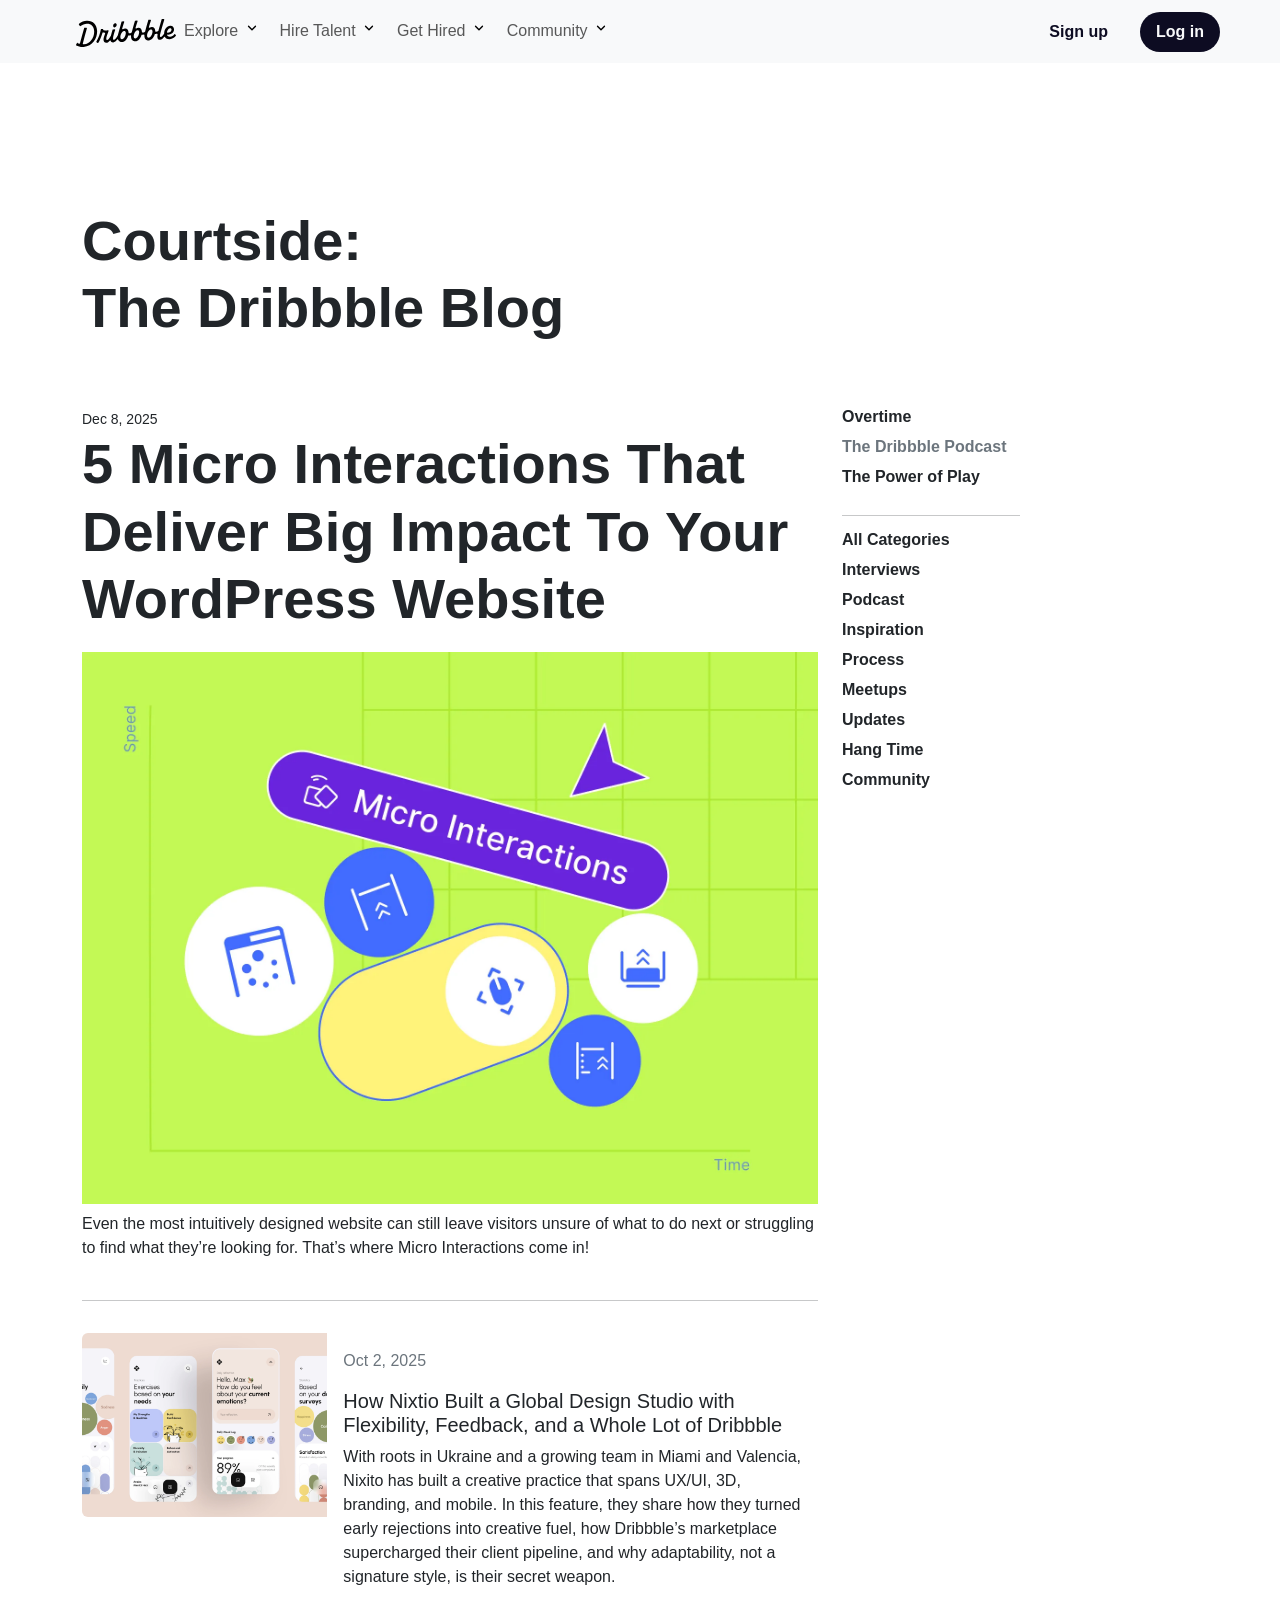
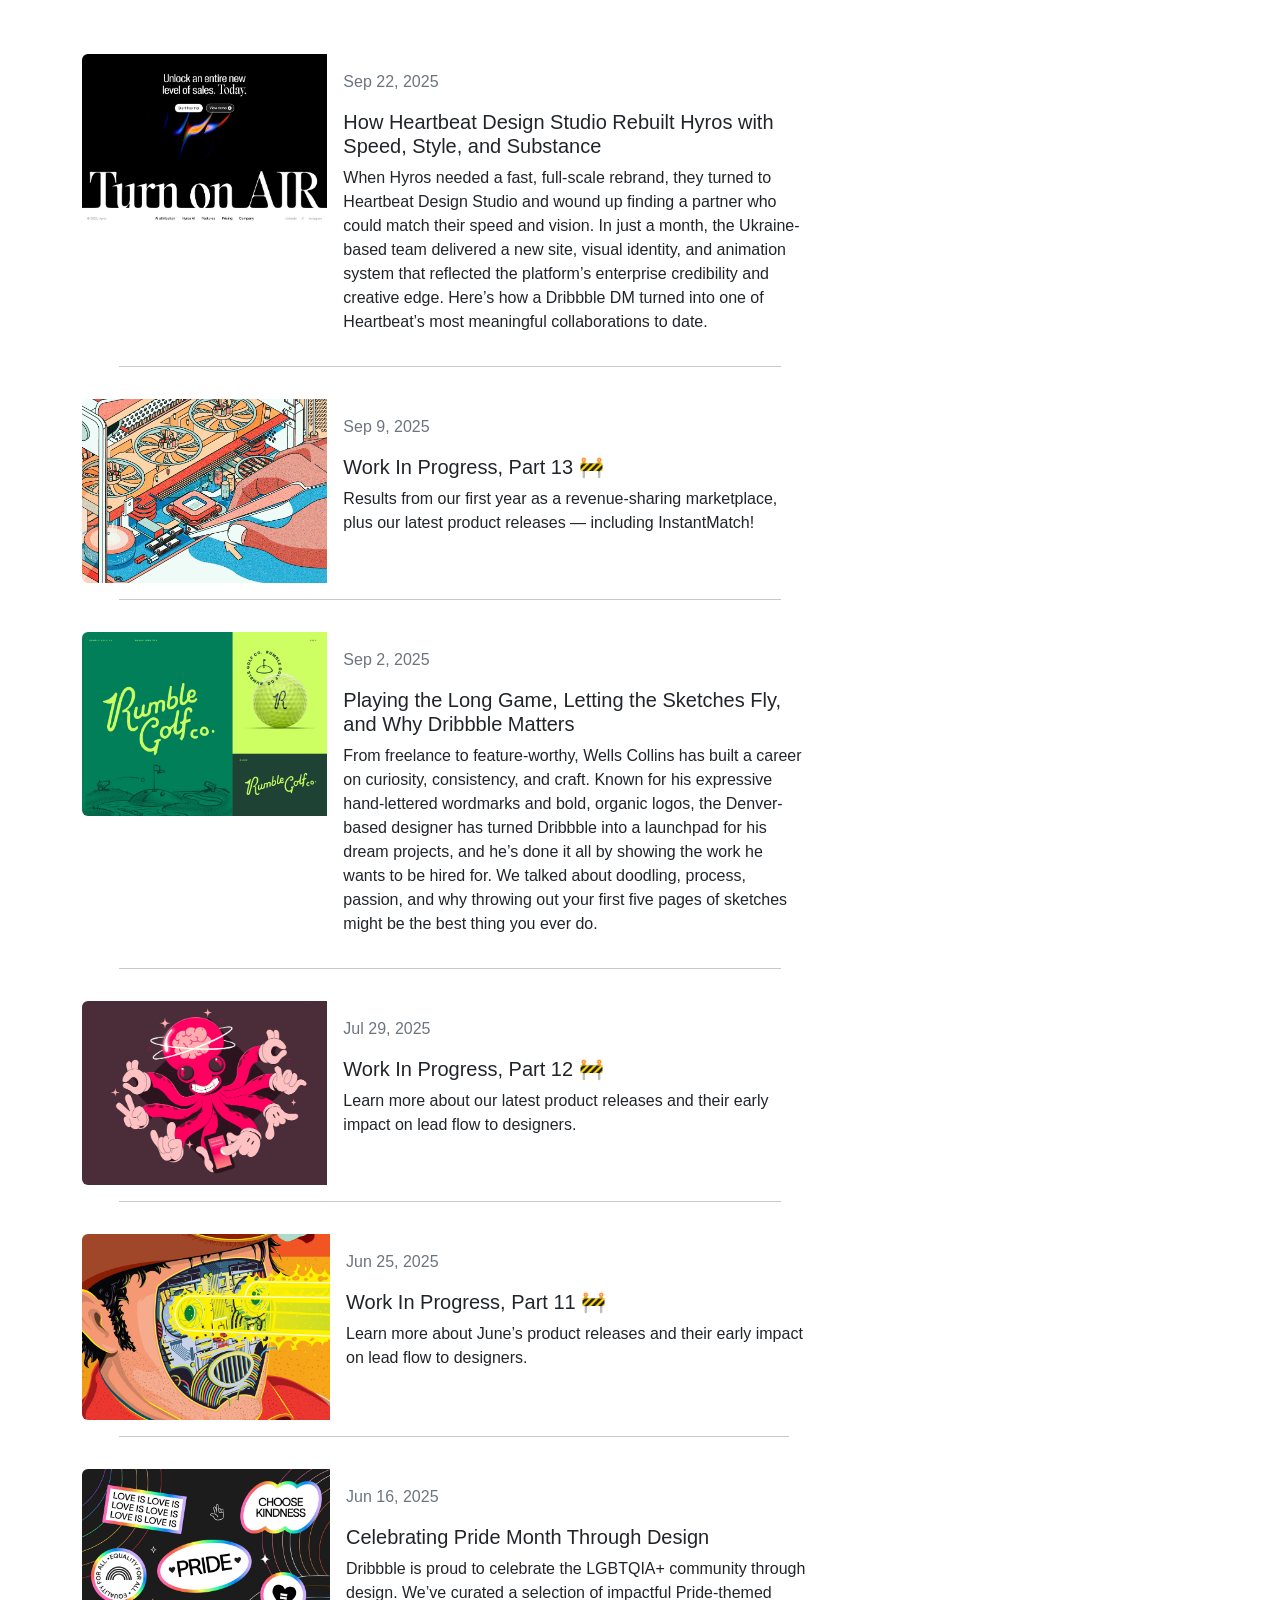
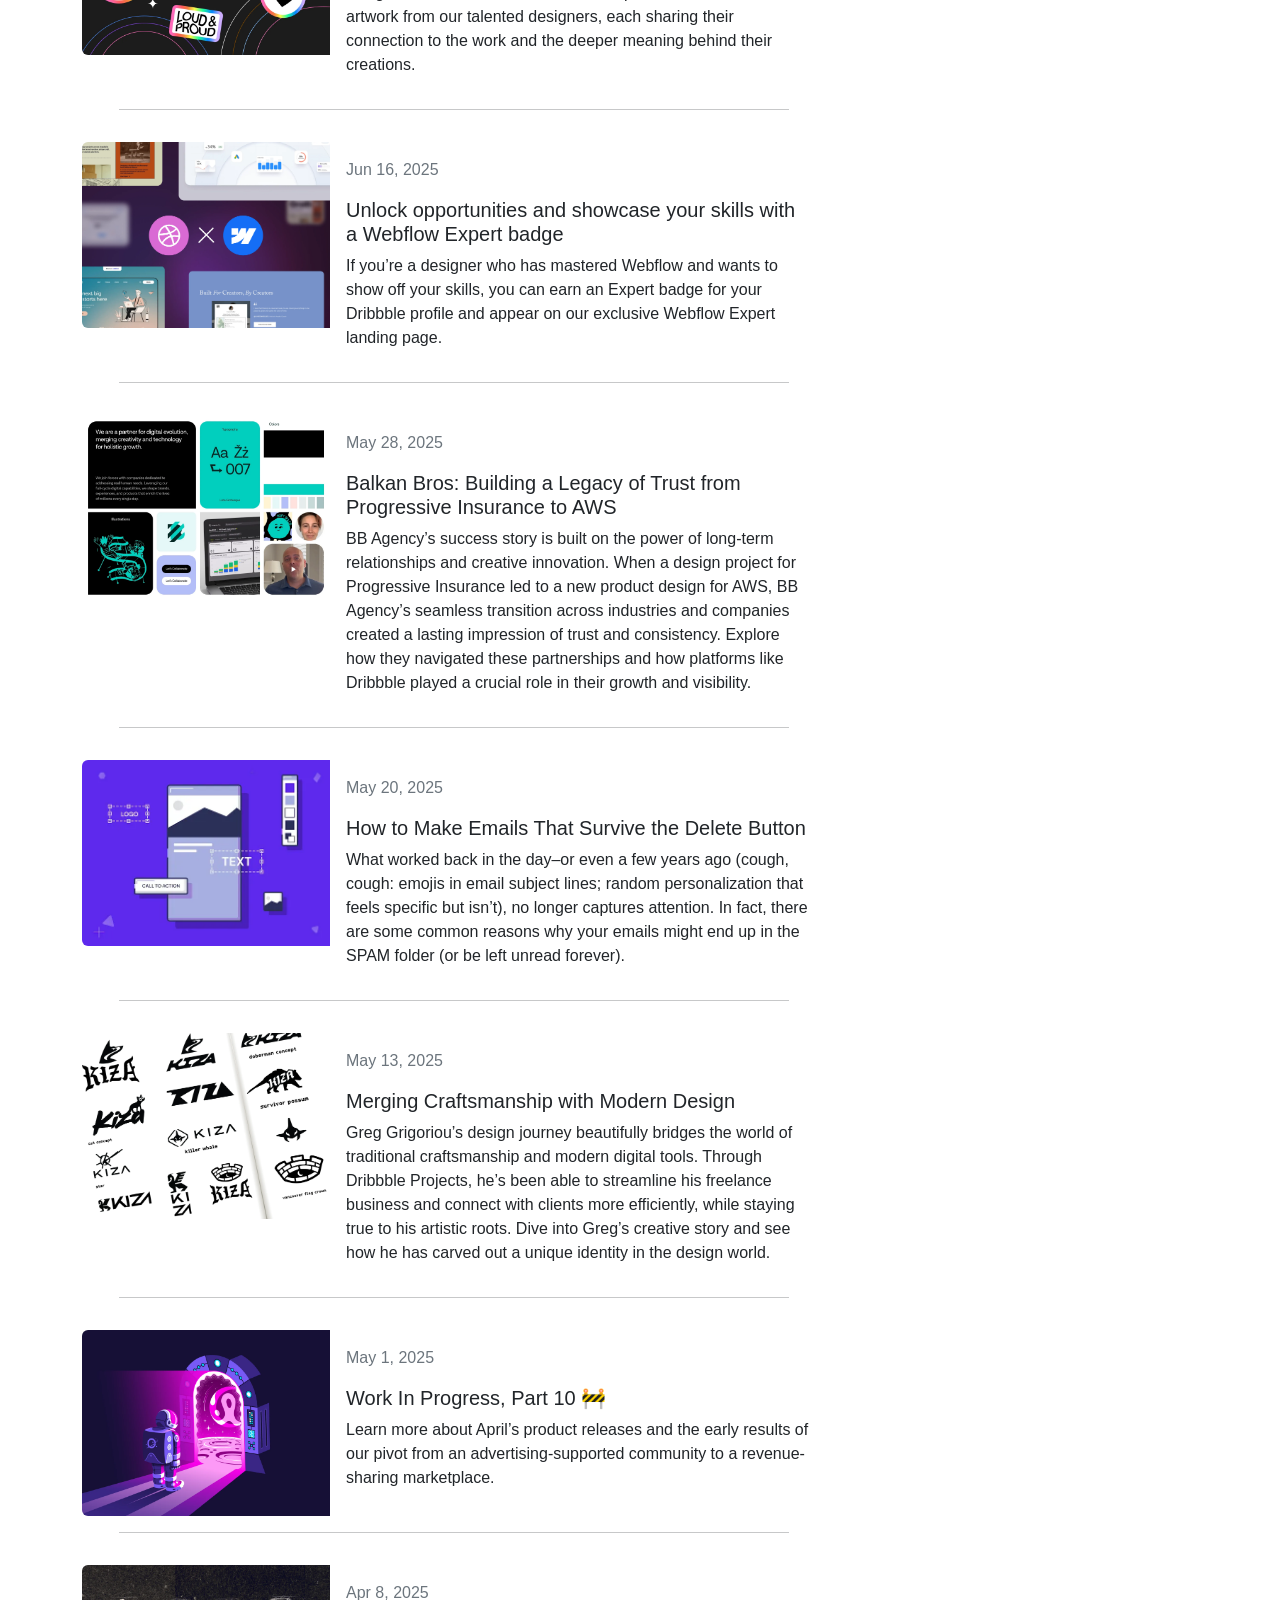
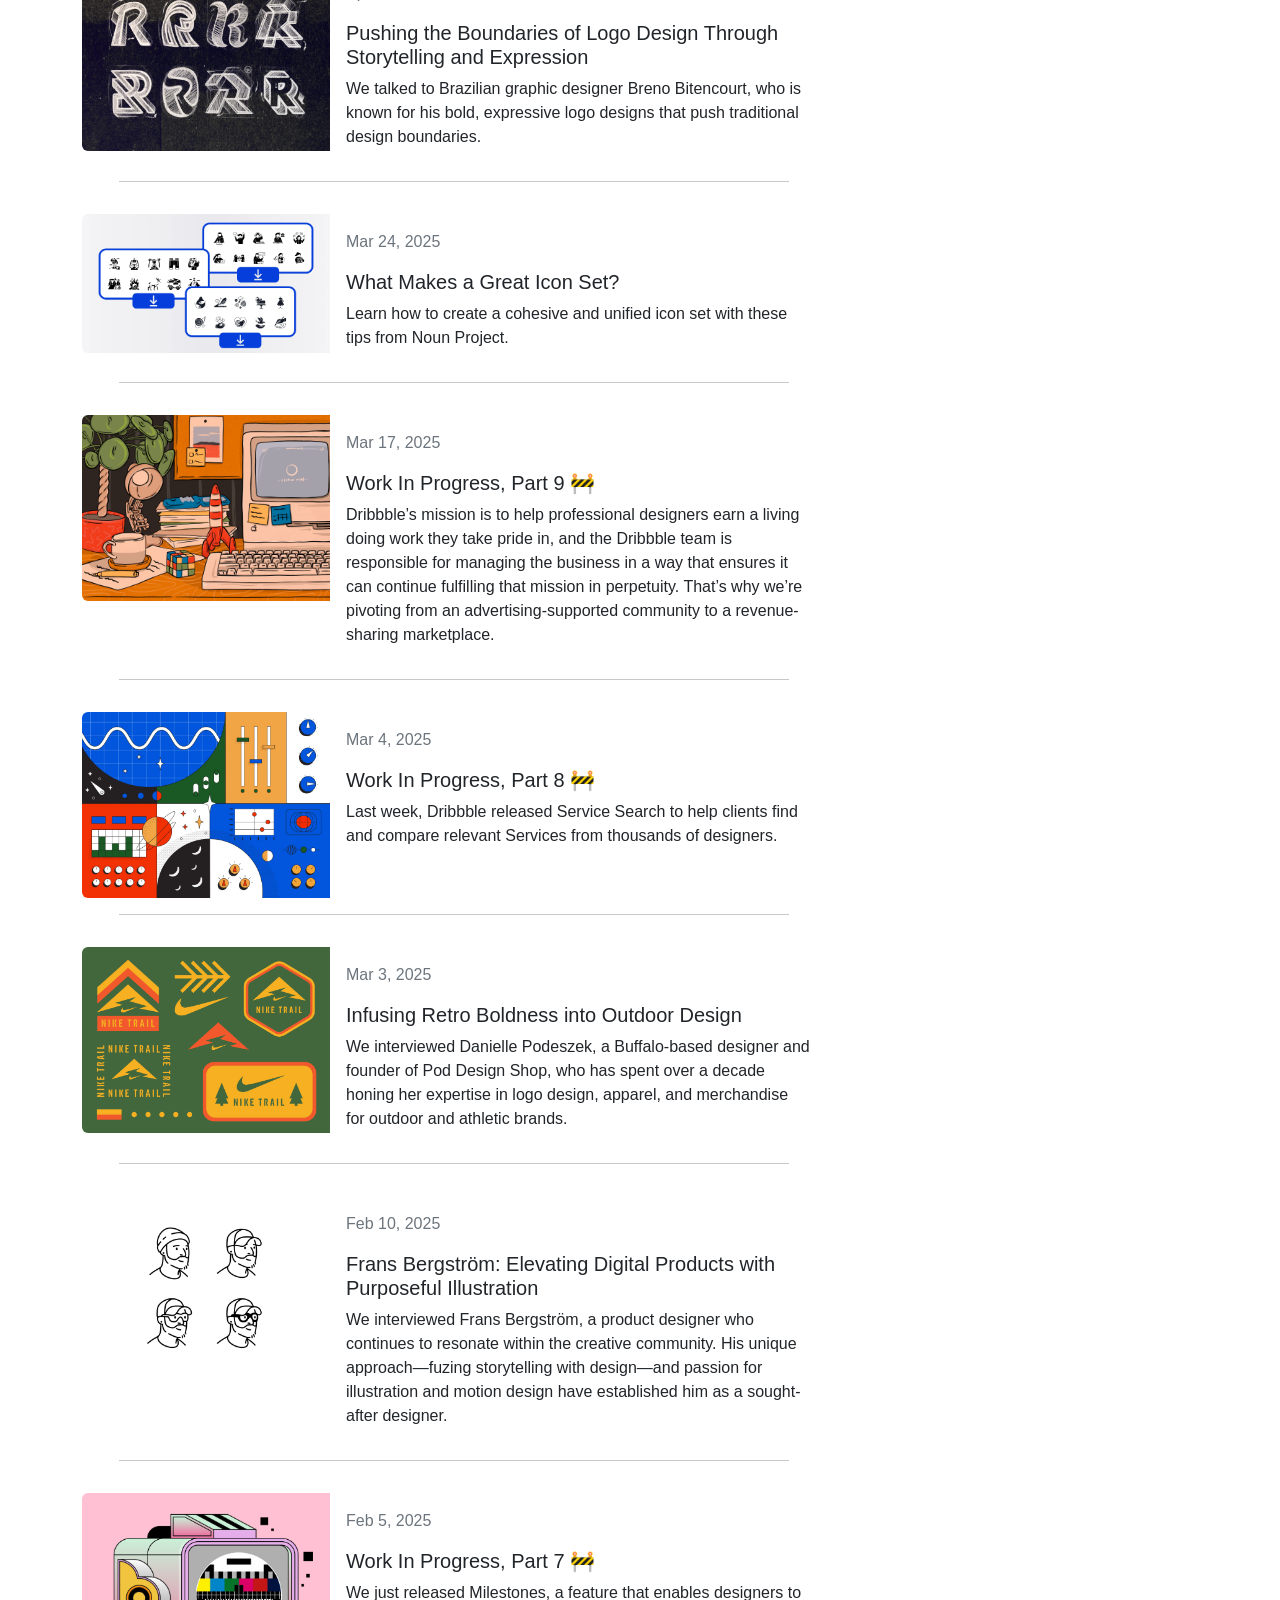
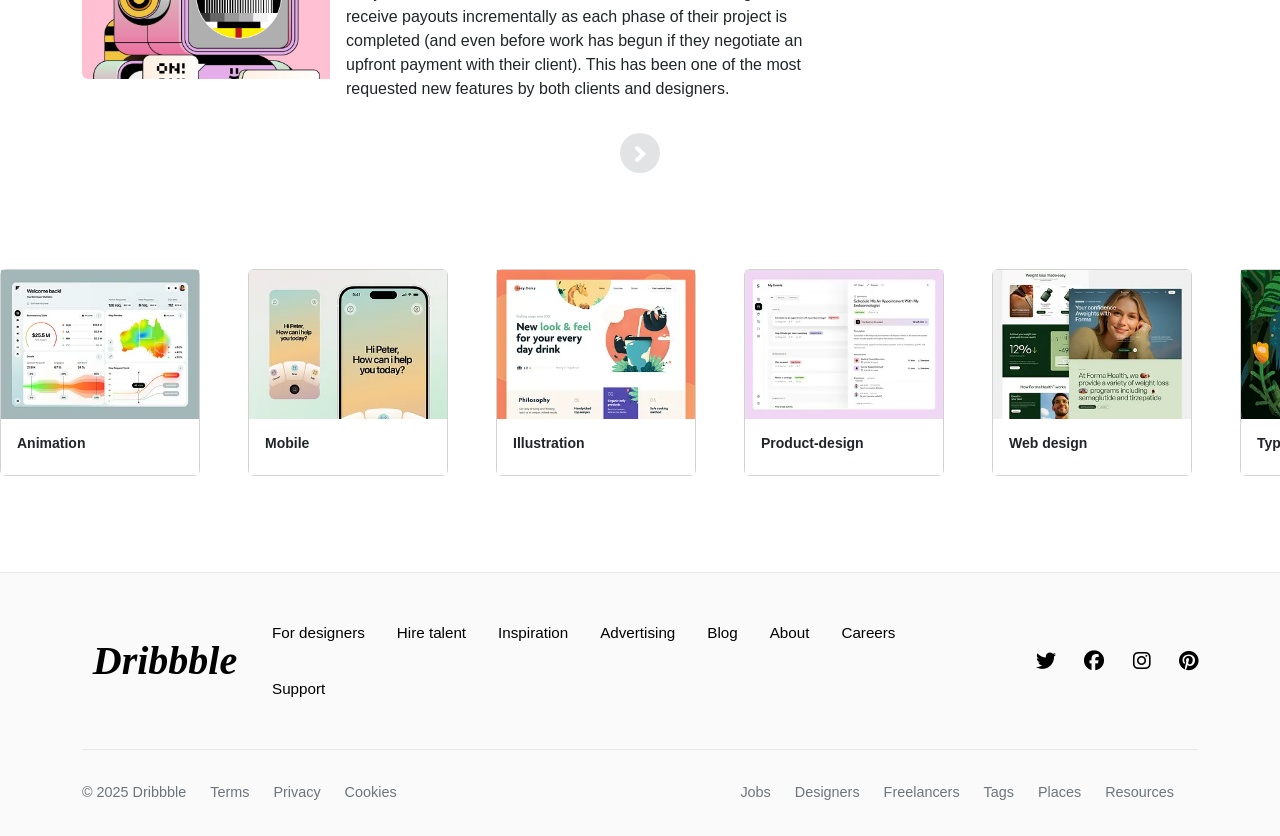
==== blog.html @ 27eaa103 "faithinator first level project in web development and the first push for it" ====
<!DOCTYPE html>
<html lang="en">
<head>
    <meta charset="UTF-8">
    <meta name="viewport" content="width=device-width, initial-scale=1.0">
    <title>Faithinator: Dribbble project</title>
    <link href="https://cdn.jsdelivr.net/npm/bootstrap@5.3.2/dist/css/bootstrap.min.css" rel="stylesheet">
    <link rel="stylesheet" href="https://cdnjs.cloudflare.com/ajax/libs/font-awesome/6.5.1/css/all.min.css">
    <link rel="stylesheet" href="style.css">
    <style>
        
      /* @media (min-width:1024px) {
        h3{
          font-size: 28px !important;
        }

        h5{
          font-size: medium;
        }
      } */

      @media (max-width:769px) {
        h3{
          font-size: 28px !important;
        }
      }
    </style>
</head>
<body>
    <!-- my navbar-->
    <nav class="navbar navbar-expand-lg bg-body-tertiary sticky-top">
        <div class="container-fluid mx-lg-5">
            <button class="navbar-toggler d-lg-none" type="button" data-bs-toggle="collapse" data-bs-target="#navbarScroll" aria-controls="navbarScroll" aria-expanded="false" aria-label="Toggle navigation" style="display: flex; flex-direction: column; justify-content: space-evenly; width: 3rem; height: 3rem;">
            <div style="background-color: black; border: 1px solid black; width:100%; height: 10%;"></div>
            <div style="background-color: black; border: 1px solid black; width:80%; height: 10%;"></div>
            <div style="background-color: black; border: 1px solid black; width:50%; height: 10%;"></div>
            </button>

            <a class="navbar-brand disabled ps-3 me-auto" href="index.html"><img src="images/logo.svg" width="100px" alt="Dribbble"></a>
            <div class="collapse navbar-collapse" id="navbarScroll">
            <ul class="navbar-nav me-auto my-2 my-lg-0 navbar-nav-scroll">
                <li class="nav-item dropdown">
                    <a class="nav-link dropdown-toggle" href="#" role="button" data-bs-toggle="dropdown" aria-expanded="false">
                        Explore
                    </a>
                    <ul class="dropdown-menu p-3">
                        <li class="py-2"><a class="dropdown-item" href="#"><img src="images/scale-up.svg" alt="" loading="lazy" class="me-2">Popular</a></li>
                        <li class="py-2"><a class="dropdown-item" href="#"><img src="images/design-geminilogo.svg" alt="" loading="lazy" class="me-2">New and Noteworthy</a></li>
                        <!-- hr -->
                        <li><hr class="dropdown-divider mx-auto " width="90%"></li>
                        <!-- second part -->
                        <li class="py-2"><a class="dropdown-item" href="#">Product Design</a></li>
                        <li class="py-2"><a href="" class="dropdown-item">Web Design</a></li>
                        <li class="py-2"><a href="" class="dropdown-item">Animation</a></li>
                        <li class="py-2"><a href="" class="dropdown-item">Branding</a></li>
                        <li class="py-2"><a href="" class="dropdown-item">Illustration</a></li>
                        <li class="py-2"><a href="" class="dropdown-item">Mobile</a></li>
                        <li class="py-2"><a href="" class="dropdown-item">Typography</a></li>
                        <li class="py-2"><a href="" class="dropdown-item">Paint</a></li>
                    </ul>
                </li>

                <li class="nav-item dropdown">
                    <a class="nav-link dropdown-toggle" href="#" role="button" data-bs-toggle="dropdown" aria-expanded="false">
                        Hire Talent
                    </a>
                    <div class="dropdown-menu p-4 shadow-lg border-0 rounded-4 mt-2" style="width: 700px; border-radius: 16px !important;box-shadow: 0 10px 40px rgba(0,0,0,0.10) !important;">
                        <div class="row g-4">
                            <div class="col-6 d-flex">
                                <div class="me-3 fs-3"><img src="images/gemini-menubook.svg" alt="" sizes="20px"></div>
                                <div>
                                    <h6 class="fw-semibold mb-1">Start a Project Brief</h6>
                                    <p class="small text-muted mb-0">Get instant talent recommendations</p>
                                </div>
                            </div>
                            <div class="col-6 d-flex">
                                <div class="me-3 fs-3"><img src="images/tag.svg" alt="" sizes="20px"></div>
                                <div>
                                    <h6 class="fw-semibold mb-1">Explore Services</h6>
                                    <p class="small text-muted mb-0">Hire quickly with pre-packaged services</p>
                                </div>
                            </div>
                            <div class="col-6 d-flex">
                            <div class="me-3 fs-3"><img src="images/search-icon.svg" alt="" sizes="20px"></div>
                                <div>
                                    <h6 class="fw-semibold mb-1">Browse Profiles</h6>
                                    <p class="small text-muted mb-0">Find and message talent directly</p>
                                </div>
                            </div>
                            <div class="col-6 d-flex">
                                <div class="me-3 fs-3"><img src="images/pin.svg" alt="" sizes="20px"></div>
                                <div>
                                    <h6 class="fw-semibold mb-1">Post a Full-Time Job</h6>
                                    <p class="small text-muted mb-0">Reach designers looking for roles</p>
                                </div>

                        </div>
                        <hr class="my-3">

                                <div class="small fw-semibold text-black"> 
                                    <img src="images/book.svg" alt="" sizes="12px">
                                    Learn more about hiring work on dribbble <img src="images/" sizes="16px">
                                </div>
                        </div>
                </div>
                </li>

                <li class="nav-item dropdown">
                <a class="nav-link dropdown-toggle" href="#" role="button" data-bs-toggle="dropdown" aria-expanded="false">
                    Get Hired
                </a>
                <div class="dropdown-menu p-4 shadow-lg border-0 rounded-4 mt-2" style="width: 700px; border-radius: 16px !important;box-shadow: 0 10px 40px rgba(0,0,0,0.10) !important;">
                    <div class="row g-4">
                        <div class="col-6 d-flex btn-div">
                            <div class="me-3 fs-3"><img src="images/menubook.svg" alt="" sizes="20px"></div>
                            <div>
                                <h6 class="fw-semibold mb-1">Project Brief</h6>
                                <p class="small text-muted mb-0">Browse open client project briefs</p>
                            </div>
                        </div>
                        <div class="col-6 d-flex">
                            <span class="">Upgrade to Pro → <br> Advertise with Us →</span>
                        </div>
                        <!-- second line -->
                         <div class="col-6 d-flex btn-div">
                            <div class="me-3 fs-3"><img src="images/save-plus.svg" alt="" sizes="20px"></div>
                            <div>
                                <h6 class="fw-semibold mb-1">Add a Service</h6>
                                <p class="small text-muted mb-0">Let clients purchase your services</p>
                            </div>
                        </div>
                        <div class="col-6 d-flex">
                        </div>

                        <!-- thrid line -->
                        <div class="col-6 d-flex btn-div">
                            <div class="me-3 fs-3"><img src="images/bag.svg" alt="" sizes="20px"></div>
                            <div>
                                <h6 class="fw-semibold mb-1">Full-Time Jobs</h6>
                                <p class="small text-muted mb-0">
                                Apply to full-time design roles
                                </p>
                            </div>
                        </div>
                        <div class="col-6 d-flex">
                        </div>

                    
                        <hr class="my-3">

                                <div class="small fw-semibold text-black"> 
                                    <img src="images/book.svg" alt="" sizes="12px">
                                    Learn more about hiring work on dribbble <img src="images/" sizes="16px">
                                </div>
                        </div>
                </div>
                </li>

                <li class="nav-item dropdown">
                <a class="nav-link dropdown-toggle" href="#" role="button" data-bs-toggle="dropdown" aria-expanded="false">
                    Community
                </a>
                
                <div class="dropdown-menu p-4 shadow-lg border-0 rounded-4 mt-2" style="width: 400px; border-radius: 16px !important;box-shadow: 0 10px 40px rgba(0,0,0,0.10) !important;">
                    <div class="row g-4">
                        <div class="col-12 d-flex btn-div btn">
                            <div class="me-3 fs-3"><img src="images/layout-svg.svg" alt="" sizes="20px"></div>
                            <a href="blog.html" class="text-black text-start btn">
                                <h6 class="fw-semibold mb-1">Blog</h6>
                                <p class="small text-muted mb-0">Design inspiration, stories, and tips</p>
                            </a>
                        </div>
                    </div>

                    <div class="row g-4">
                        <div class="col-12 d-flex btn-div btn text-start">
                            <div class="me-3 fs-3"><img src="images/cup-achieve.svg" alt="" sizes="20px"></div>
                            <a href="#" class="text-black text-start btn">
                                <h6 class="fw-semibold mb-1">Playoffs</h6>
                                <p class="small text-muted mb-0">Join creative challenges and show your skills</p>
                            </a>
                        </div>
                    </div>

                    <div class="row g-4">
                        <div class="col-12 d-flex btn-div btn">
                            <div class="me-3 fs-3"><img src="images/question-help.svg" alt="" sizes="20px"></div>
                            <a href="blog.html" class="text-black text-start btn">
                                <h6 class="fw-semibold mb-1">Help Center</h6>
                                <p class="small text-muted mb-0">Get quick answers and learn how to use Dribbble</p>
                            </a>
                        </div>

                        <hr class="my-3">

                                <div class="small fw-semibold text-black"> 
                                   <span>Follow Us </span><img src="images/instagram.svg" width="20px" class="mx-2 cursol"> <img src="images/x-logo.svg" width="20px" class="mx-2 cursol"> <img src="images/pinterest.svg" width="20px" class="mx-2 cursol"> <img src="images/youtube-logo.svg" width="20px" class="mx-2 cursol"> <img src="images/tiktok.svg" alt="" width="20px" class="mx-2 cursol"> <img src="images/trend-icon.svg" alt="" width="20px" class="mx-2 cursol">
                                </div>
                        </div>
                    </div>


                </div>


                </li>
            </ul>


            <div class="d-flex ms-auto align-items-center gap-3 mt-3 mt-lg-0">
                <a href="signup.html" class="btn-signup px-3 py-2 text-decoration-none d-none d-md-block rounded-pill">Sign&nbsp;up</a>
                <a href="signin.html" class="btn-login text-light px-3 py-2 text-decoration-none rounded-pill">Log&nbsp;in</a>
             </div>
            </div>
            
            
            
        </div>
    </nav>

    <main class=" container-fluid container-lg">
      <div class="row mt-5 pt-5">
        <h3 class="hero-title fw-bold py-5 ">
            Courtside: <br>The Dribbble Blog
          </h3 >
        <div class="card col-7 col-md-8  col-md-8 mb-3" style=" border: none ;">
          <small>Dec 8, 2025</small>
          <h3 class="hero-title fw-semibold">5 Micro Interactions That Deliver Big Impact To Your WordPress Website</h3>
          <img src="images/blog/blog hero.webp" alt="" class="w-100">
          <p class="py-2">
            Even the most intuitively designed website can still leave visitors unsure of what to do next or struggling to find what they’re looking for. That’s where Micro Interactions come in!
          </p>
          <hr width="100%">
        </div>
        <div class="card border-0  col-5 col-md-4 fw-semibold" style="line-height: 15px;">
          <span> Overtime</span> <br>
          <span class="text-secondary">The Dribbble Podcast</span> <br>
          <span>The Power of Play</span> <br>
          <hr width="50%">
          <span class="fw-bold">All Categories</span> <br>
          <span>Interviews</span> <br>
         <span> Podcast</span> <br>
         <span> Inspiration</span> <br>
          <span>Process</span> <br>
          <span>Meetups</span> <br>
          <span>Updates</span> <br>
          <span>Hang Time</span> <br>
          <span>Community</span> <br>
        </div>
      

      <div class="col-md-8 card mb-3" style="border: none ;">
          <div class="row g-0">
            <div class="col-md-4">
              <img  src="images/blog/blog-1 how nixtio...webp" class="img-fluid rounded-start" alt="...">
            </div>
            <div class="col-md-8 ">
              <div class="card-body w-100">
                <p class="card-text text-secondary">Oct 2, 2025</p>
                <h5 class="card-title text-hover-pink">How Nixtio Built a Global Design Studio with Flexibility, Feedback, and a Whole Lot of Dribbble</h5>
                <p class="card-text ">With roots in Ukraine and a growing team in Miami and Valencia, Nixito has built a creative practice that spans UX/UI, 3D, branding, and mobile. In this feature, they share how they turned early rejections into creative fuel, how Dribbble’s marketplace supercharged their client pipeline, and why adaptability, not a signature style, is their secret weapon.</p>
              </div>
            </div>
          </div>
        <hr width="w-90" class="mx-auto">

        </div>
        <!-- blog 2 -->
        <div class="col-md-8 card mb-3" style=" border: none ;">
          <div class="row g-0">
            <div class="col-md-4">
              <img  src="images/blog/blog-2 how heartbea......webp" class="img-fluid rounded-start" alt="...">
            </div>
            <div class="col-md-8 ">
              <div class="card-body w-100">
                <p class="card-text text-secondary">Sep 22, 2025</p>
                <h5 class="card-title text-hover-pink">How Heartbeat Design Studio Rebuilt Hyros with Speed, Style, and Substance</h5>
                <p class="card-text ">When Hyros needed a fast, full-scale rebrand, they turned to Heartbeat Design Studio and wound up finding a partner who could match their speed and vision. In just a month, the Ukraine-based team delivered a new site, visual identity, and animation system that reflected the platform’s enterprise credibility and creative edge. Here’s how a Dribbble DM turned into one of Heartbeat’s most meaningful collaborations to date.</p>
              </div>
            </div>
          </div>
          <hr width="90%" class="mx-auto">
        </div>
        <!-- blog 3 -->
        <div class="col-md-8 card mb-3" style=" border: none ;">
          <div class="row g-0">
            <div class="col-md-4">
              <img  src="images/blog/blog-3 work-in-progrss.webp" class="img-fluid rounded-start" alt="...">
            </div>
            <div class="col-md-8 ">
              <div class="card-body w-100">
                <p class="card-text text-secondary">Sep 9, 2025</p>
                <h5 class="card-title text-hover-pink">Work In Progress, Part 13 🚧</h5>
                <p class="card-text ">Results from our first year as a revenue-sharing marketplace, plus our latest product releases — including InstantMatch!</p>
              </div>
            </div>
          </div>
          <hr width="90%" class="mx-auto">
        </div>
        <!-- blog 4 -->
        <div class="col-md-8 card mb-3" style=" border: none ;">
          <div class="row g-0">
            <div class="col-md-4">
              <img  src="images/blog/blog-4 playin......webp" class="img-fluid rounded-start" alt="...">
            </div>
            <div class="col-md-8 ">
              <div class="card-body w-100">
                <p class="card-text text-secondary">Sep 2, 2025</p>
                <h5 class="card-title text-hover-pink">Playing the Long Game, Letting the Sketches Fly, and Why Dribbble Matters</h5>
                <p class="card-text ">From freelance to feature-worthy, Wells Collins has built a career on curiosity, consistency, and craft. Known for his expressive hand-lettered wordmarks and bold, organic logos, the Denver-based designer has turned Dribbble into a launchpad for his dream projects, and he’s done it all by showing the work he wants to be hired for. We talked about doodling, process, passion, and why throwing out your first five pages of sketches might be the best thing you ever do.</p>
              </div>
            </div>
          </div>
          <hr width="90%" class="mx-auto">
        </div>
        <!-- blog 5 -->
        <div class="col-md-8 card mb-3" style=" border: none ;">
          <div class="row g-0">
            <div class="col-md-4">
              <img  src="images/blog/blog-5 work in progre....webp" class="img-fluid rounded-start" alt="...">
            </div>
            <div class="col-md-8 ">
              <div class="card-body w-100">
                <p class="card-text text-secondary">Jul 29, 2025</p>
                <h5 class="card-title text-hover-pink">Work In Progress, Part 12 🚧</h5>
                <p class="card-text ">Learn more about our latest product releases and their early impact on lead flow to designers.</p>
              </div>
            </div>
          </div>
          <hr width="90%" class="mx-auto">
        </div>           
      </div>
      <!-- blog 6 -->
        <div class="col-md-8 card mb-3" style=" border: none ;">
          <div class="row g-0">
            <div class="col-md-4">
              <img  src="images/blog/blog-6 working-in-pro......webp" class="img-fluid rounded-start" alt="...">
            </div>
            <div class="col-md-8 ">
              <div class="card-body w-100">
                <p class="card-text text-secondary">Jun 25, 2025</p>
                <h5 class="card-title text-hover-pink">Work In Progress, Part 11 🚧</h5>
                <p class="card-text ">Learn more about June’s product releases and their early impact on lead flow to designers.</p>
              </div>
            </div>
          </div>
          <hr width="90%" class="mx-auto">
        </div>           
      </div>
      <!-- blog 7 -->
        <div class="col-md-8 card mb-3" style=" border: none ;">
          <div class="row g-0">
            <div class="col-md-4">
              <img  src="images/blog/blog-7 celebra.......webp" class="img-fluid rounded-start" alt="...">
            </div>
            <div class="col-md-8 ">
              <div class="card-body w-100">
                <p class="card-text text-secondary">Jun 16, 2025</p>
                <h5 class="card-title text-hover-pink">Celebrating Pride Month Through Design</h5>
                <p class="card-text ">Dribbble is proud to celebrate the LGBTQIA+ community through design. We’ve curated a selection of impactful Pride-themed artwork from our talented designers, each sharing their connection to the work and the deeper meaning behind their creations.</p>
              </div>
            </div>
          </div>
          <hr width="90%" class="mx-auto">
        </div>           
      </div>
      <!-- blog 8 -->
        <div class="col-md-8 card mb-3" style=" border: none ;">
          <div class="row g-0">
            <div class="col-md-4">
              <img  src="images/blog/blog-8 unlock.... webflow exper...webp" class="img-fluid rounded-start" alt="...">
            </div>
            <div class="col-md-8 ">
              <div class="card-body w-100">
                <p class="card-text text-secondary">Jun 16, 2025</p>
                <h5 class="card-title text-hover-pink">Unlock opportunities and showcase your skills with a Webflow Expert badge</h5>
                <p class="card-text ">If you’re a designer who has mastered Webflow and wants to show off your skills, you can earn an Expert badge for your Dribbble profile and appear on our exclusive Webflow Expert landing page.</p>
              </div>
            </div>
          </div>
          <hr width="90%" class="mx-auto">
        </div>           
      </div>
      <!-- blog 9 -->
        <div class="col-md-8 card mb-3" style=" border: none ;">
          <div class="row g-0">
            <div class="col-md-4">
              <img  src="images/blog/blog-9 balkan bros.......webp" class="img-fluid rounded-start" alt="...">
            </div>
            <div class="col-md-8 ">
              <div class="card-body w-100">
                <p class="card-text text-secondary">May 28, 2025</p>
                <h5 class="card-title text-hover-pink">Balkan Bros: Building a Legacy of Trust from Progressive Insurance to AWS</h5>
                <p class="card-text ">BB Agency’s success story is built on the power of long-term relationships and creative innovation. When a design project for Progressive Insurance led to a new product design for AWS, BB Agency’s seamless transition across industries and companies created a lasting impression of trust and consistency. Explore how they navigated these partnerships and how platforms like Dribbble played a crucial role in their growth and visibility.</p>
              </div>
            </div>
          </div>
          <hr width="90%" class="mx-auto">
        </div>      
        <!-- blog 10 -->
        <div class="col-md-8 card mb-3" style=" border: none ;">
          <div class="row g-0">
            <div class="col-md-4">
              <img  src="images/blog/blog-10 how to make email.....webp" class="img-fluid rounded-start" alt="...">
            </div>
            <div class="col-md-8 ">
              <div class="card-body w-100">
                <p class="card-text text-secondary">May 20, 2025</p>
                <h5 class="card-title text-hover-pink">How to Make Emails That Survive the Delete Button</h5>
                <p class="card-text ">What worked back in the day–or even a few years ago (cough, cough: emojis in email subject lines; random personalization that feels specific but isn’t), no longer captures attention. In fact, there are some common reasons why your emails might end up in the SPAM folder (or be left unread forever).</p>
              </div>
            </div>
          </div>
          <hr width="90%" class="mx-auto">
        </div>
        <!-- blog 11 -->
        <div class="col-md-8 card mb-3" style=" border: none ;">
          <div class="row g-0">
            <div class="col-md-4">
              <img  src="images/blog/blog-11 merging.webp" class="img-fluid rounded-start" alt="...">
            </div>
            <div class="col-md-8 ">
              <div class="card-body w-100">
                <p class="card-text text-secondary">May 13, 2025</p>
                <h5 class="card-title text-hover-pink">Merging Craftsmanship with Modern Design</h5>
                <p class="card-text ">Greg Grigoriou’s design journey beautifully bridges the world of traditional craftsmanship and modern digital tools. Through Dribbble Projects, he’s been able to streamline his freelance business and connect with clients more efficiently, while staying true to his artistic roots. Dive into Greg’s creative story and see how he has carved out a unique identity in the design world.</p>
              </div>
            </div>
          </div>
          <hr width="90%" class="mx-auto">
        </div> 
        <!-- blog 12 -->
        <div class="col-md-8 card mb-3" style=" border: none ;">
          <div class="row g-0">
            <div class="col-md-4">
              <img  src="images/blog/blog-12 work-in-prog........webp" class="img-fluid rounded-start" alt="...">
            </div>
            <div class="col-md-8 ">
              <div class="card-body w-100">
                <p class="card-text text-secondary">May 1, 2025</p>
                <h5 class="card-title text-hover-pink">Work In Progress, Part 10 🚧</h5>
                <p class="card-text ">Learn more about April’s product releases and the early results of our pivot from an advertising-supported community to a revenue-sharing marketplace.</p>
              </div>
            </div>
          </div>
          <hr width="90%" class="mx-auto">
        </div> 
        <!-- blog 13 -->
        <div class="col-md-8 card mb-3" style=" border: none ;">
          <div class="row g-0">
            <div class="col-md-4">
              <img  src="images/blog/blog-13 pushing-the boundaries-of-logo....webp" class="img-fluid rounded-start" alt="...">
            </div>
            <div class="col-md-8 ">
              <div class="card-body w-100">
                <p class="card-text text-secondary">Apr 8, 2025</p>
                <h5 class="card-title text-hover-pink">Pushing the Boundaries of Logo Design Through Storytelling and Expression</h5>
                <p class="card-text ">We talked to Brazilian graphic designer Breno Bitencourt, who is known for his bold, expressive logo designs that push traditional design boundaries.</p>
              </div>
            </div>
          </div>
          <hr width="90%" class="mx-auto">
        </div> 
        <!-- blog 14 -->
        <div class="col-md-8 card mb-3" style=" border: none ;">
          <div class="row g-0">
            <div class="col-md-4">
              <img  src="images/blog/blog-14 what-make-a-great-icon.webp" class="img-fluid rounded-start" alt="...">
            </div>
            <div class="col-md-8 ">
              <div class="card-body w-100">
                <p class="card-text text-secondary">Mar 24, 2025</p>
                <h5 class="card-title text-hover-pink">What Makes a Great Icon Set?</h5>
                <p class="card-text ">Learn how to create a cohesive and unified icon set with these tips from Noun Project.</p>
              </div>
            </div>
          </div>
          <hr width="90%" class="mx-auto">
        </div> 
        <!-- blog 15-->
        <div class="col-md-8 card mb-3" style=" border: none ;">
          <div class="row g-0">
            <div class="col-md-4">
              <img  src="images/blog/blog-15 Work In Progress, Part 9 🚧.webp" class="img-fluid rounded-start" alt="...">
            </div>
            <div class="col-md-8 ">
              <div class="card-body w-100">
                <p class="card-text text-secondary">Mar 17, 2025</p>
                <h5 class="card-title text-hover-pink">Work In Progress, Part 9 🚧</h5>
                <p class="card-text ">Dribbble’s mission is to help professional designers earn a living doing work they take pride in, and the Dribbble team is responsible for managing the business in a way that ensures it can continue fulfilling that mission in perpetuity. That’s why we’re pivoting from an advertising-supported community to a revenue-sharing marketplace.</p>
              </div>
            </div>
          </div>
          <hr width="90%" class="mx-auto">
        </div> 
        <!-- blog 16-->
        <div class="col-md-8 card mb-3" style=" border: none ;">
          <div class="row g-0">
            <div class="col-md-4">
              <img  src="images/blog/blog-16 Work In Progress, Part 8 🚧.webp" class="img-fluid rounded-start" alt="...">
            </div>
            <div class="col-md-8 ">
              <div class="card-body w-100">
                <p class="card-text text-secondary">Mar 4, 2025</p>
                <h5 class="card-title text-hover-pink">Work In Progress, Part 8 🚧</h5>
                <p class="card-text ">Last week, Dribbble released Service Search to help clients find and compare relevant Services from thousands of designers.</p>
              </div>
            </div>
          </div>
          <hr width="90%" class="mx-auto">
        </div> 
        <!-- blog 17-->
        <div class="col-md-8 card mb-3" style=" border: none ;">
          <div class="row g-0">
            <div class="col-md-4">
              <img  src="images/blog/blog-17 Infusing Retro Boldness into Outdoor Design.webp" class="img-fluid rounded-start" alt="...">
            </div>
            <div class="col-md-8 ">
              <div class="card-body w-100">
                <p class="card-text text-secondary">Mar 3, 2025</p>
                <h5 class="card-title text-hover-pink">Infusing Retro Boldness into Outdoor Design</h5>
                <p class="card-text ">We interviewed Danielle Podeszek, a Buffalo-based designer and founder of Pod Design Shop, who has spent over a decade honing her expertise in logo design, apparel, and merchandise for outdoor and athletic brands.</p>
              </div>
            </div>
          </div>
          <hr width="90%" class="mx-auto">
        </div> 
         <!-- blog 18-->
        <div class="col-md-8 card mb-3" style=" border: none ;">
          <div class="row g-0">
            <div class="col-md-4">
              <img  src="images/blog/blog-18 Frans Bergströ......webp" class="img-fluid rounded-start" alt="...">
            </div>
            <div class="col-md-8 ">
              <div class="card-body w-100">
                <p class="card-text text-secondary">Feb 10, 2025</p>
                <h5 class="card-title text-hover-pink">Frans Bergström: Elevating Digital Products with Purposeful Illustration</h5>
                <p class="card-text ">We interviewed Frans Bergström, a product designer who continues to resonate within the creative community. His unique approach—fuzing storytelling with design—and passion for illustration and motion design have established him as a sought-after designer.</p>
              </div>
            </div>
          </div>
          <hr width="90%" class="mx-auto">
        </div> 
         <!-- blog 19-->
        <div class="col-md-8 card mb-3" style=" border: none ;">
          <div class="row g-0">
            <div class="col-md-4">
              <img  src="images/blog/blog-19 Work In Progress, Part 7 🚧.webp" class="img-fluid rounded-start" alt="...">
            </div>
            <div class="col-md-8 ">
              <div class="card-body w-100">
                <p class="card-text text-secondary">Feb 5, 2025</p>
                <h5 class="card-title text-hover-pink">Work In Progress, Part 7 🚧</h5>
                <p class="card-text ">We just released Milestones, a feature that enables designers to receive payouts incrementally as each phase of their project is completed (and even before work has begun if they negotiate an upfront payment with their client). This has been one of the most requested new features by both clients and designers.</p>
              </div>
            </div>
          </div>
        </div> 

      </div>

      <div class="next mx-auto my-3 rounded-circle bg-secondary-subtle p-2" style="width: 40px; height: 40px;">
        <img src="images/right-angle.svg" alt="" width="100%" style="filter: contrast(1) brightness(0) invert(1);" class="mx-auto my-auto">
      </div>
        
    </main>

    <section class="marquee-images-animation w-100 my-5 py-5" style="overflow: visible;">
        <div class="marquee-container  d-flex  w-100 h-auto" style="overflow-y: visible;">
            <div class="marquee-track d-flex gap-5 ">
                <div class="card bg-white position-relative" style="overflow-y: visible;">
                   <img class="" src="images/slide animation-img/animation.jpeg" alt="">
                   <div class="card-body bg-white ">
                    <h5 class="card-title">Animation</h5>
                   </div>
                </div>

                <div class="card">
                   <img src="images/slide animation-img/mobile.jpeg" alt="">
                   <div class="card-body bg-white ">
                    <h5 class="card-title">Mobile</h5>
                   </div>
                </div>

                <div class="card">
                   <img src="images/slide animation-img/illustration.jpeg" alt="">
                   <div class="card-body bg-white ">
                    <h5 class="card-title">Illustration</h5>
                   </div>
                </div>
                <div class="card">
                    <img src="images/slide animation-img/product-design.jpeg" alt="">
                    <div class="card-body bg-white ">
                    <h5 class="card-title">Product-design</h5>
                   </div>
                </div>

                <div class="card">
                    <img src="images/slide animation-img/web-Design.jpeg" alt="">
                    <div class="card-body bg-white ">
                    <h5 class="card-title">Web design</h5>
                   </div>
                </div>
                <div class="card">
                    <img src="images/slide animation-img/typography.jpeg" alt="">
                    <div class="card-body bg-white ">
                    <h5 class="card-title">Typography</h5>
                   </div>
                </div>
                <div class="card">
                    <img src="images/slide animation-img/branding.jpeg" alt="">
                    <div class="card-body bg-white ">
                    <h5 class="card-title">Branding</h5>
                   </div>
                </div>
                <div class="card">
                    <img src="images/slide animation-img/paint.jpeg" alt="">
                    <div class="card-body bg-white ">
                    <h5 class="card-title">Paint</h5>
                   </div>
                </div>
            </div>

            <div aria-hidden class="marquee-track d-flex gap-5 mx-5">
                <div class="card  position-relative">
                   <img class="" src="images/slide animation-img/animation.jpeg" alt="">
                   <div class="card-body bg-white">
                    <h5 class="card-title">Animation</h5>
                   </div>
                </div>

                <div class="card">
                   <img src="images/slide animation-img/mobile.jpeg" alt="">
                   <div class="card-body bg-white ">
                    <h5 class="card-title">Mobile</h5>
                   </div>
                </div>

                <div class="card">
                   <img src="images/slide animation-img/illustration.jpeg" alt="">
                   <div class="card-body bg-white ">
                    <h5 class="card-title">Illustration</h5>
                   </div>
                </div>
                <div class="card">
                    <img src="images/slide animation-img/product-design.jpeg" alt="">
                    <div class="card-body bg-white ">
                    <h5 class="card-title">Product-design</h5>
                   </div>
                </div>

                <div class="card">
                    <img src="images/slide animation-img/web-Design.jpeg" alt="">
                    <div class="card-body bg-white ">
                    <h5 class="card-title">Web design</h5>
                   </div>
                </div>
                <div class="card">
                    <img src="images/slide animation-img/typography.jpeg" alt="">
                    <div class="card-body bg-white ">
                    <h5 class="card-title">Typography</h5>
                   </div>
                </div>
                <div class="card">
                    <img src="images/slide animation-img/branding.jpeg" alt="">
                    <div class="card-body bg-white ">
                    <h5 class="card-title">Branding</h5>
                   </div>
                </div>
                <div class="card">
                    <img src="images/slide animation-img/paint.jpeg" alt="">
                    <div class="card-body bg-white ">
                    <h5 class="card-title">Paint</h5>
                   </div>
                </div>
            </div>
        </div>
    </section>

    <footer>
        <div class="container">
            
            <div class="row d-flex align-items-center justify-content-center text-center mb-4">
                <div class="col-lg-2 col-md-12 mb-3 mb-lg-0">
                    <a href="#" class="footer-logo ">Dribbble</a>
                </div>
                <div class="col-lg-7 col-md-12 mb-3 mb-lg-0">
                    <ul class="footer-nav">
                        <li><a href="#">For designers</a></li>
                        <li><a href="#">Hire talent</a></li>
                        <li><a href="#">Inspiration</a></li>
                        <li><a href="#">Advertising</a></li>
                        <li><a href="#">Blog</a></li>
                        <li><a href="#">About</a></li>
                        <li><a href="#">Careers</a></li>
                        <li><a href="#">Support</a></li>
                    </ul>
                </div>
                <div class="col-lg-3 col-md-12">
                    <div class="social-icons text-lg-end">
                        <a href="#"><i class="fab fa-twitter"></i></a>
                        <a href="#"><i class="fab fa-facebook"></i></a>
                        <a href="#"><i class="fab fa-instagram"></i></a>
                        <a href="#"><i class="fab fa-pinterest"></i></a>
                    </div>
                </div>
            </div>
            
            <div class="footer-bottom">
                <div class="row align-items-center">
                    <div class="col-lg-6 col-md-12 mb-3 mb-lg-0">
                        <div class="d-flex flex-wrap">
                            <span>&COPY; 2025 Dribbble</span>
                            <a href="#">Terms</a>
                            <a href="#">Privacy</a>
                            <a href="#">Cookies</a>
                        </div>
                    </div>
                    <div class="col-lg-6 col-md-12">
                        <div class="d-flex flex-wrap justify-content-lg-end">
                            <a href="#">Jobs</a>
                            <a href="#">Designers</a>
                            <a href="#">Freelancers</a>
                            <a href="#">Tags</a>
                            <a href="#">Places</a>
                            <a href="#">Resources</a>
                        </div>
                    </div>
                </div>
            </div>
        </div>
    </footer>


    <script src="https://cdn.jsdelivr.net/npm/bootstrap@5.3.2/dist/js/bootstrap.bundle.min.js" integrity="sha384-C6RzsynM9kWDrMNeT87bh95OGNyZPhcTNXj1NW7RuBCsyN/o0jlpcV8Qyq46cDfL" crossorigin="anonymous"></script>
</body>
</html>
---- style.css ----
body{
    font-family: -apple-system, BlinkMacSystemFont, "Segoe UI", Roboto, "Helvetica Neue", Arial, sans-serif;
    background-color: white;
    overflow-x: hidden;
}

.dropdown-toggle::after {
    display: inline-block;
    margin-left: -0.2em;
    vertical-align: middle;
    border: none;
    content: url('images/prime--angle-down.svg');
}

.cursol{
    cursor: pointer;
}


.nav-item.dropdown a:hover .dropdown-menu {
    display: block;
}

.navbar .dropdown-menu {
    margin-top: 0;  
}

.btn-div:hover{
    background-color: #d7d7d7;
    color: black;
    border-radius: 20px;
}


.btn-signup{
    color: #0D0C22;
    font-weight: bold;
}

.btn-signup:hover{
    color: #3D3D4E;
}

.btn-login{
    background-color: #0D0C22;
    font-weight: bold;
}

.navbar-toggler{
    border: none;
    outline: none;
}


.btn-login:hover{
    background-color: #3D3D4E;
}

.hero-section{
    font-family: Arial, sans-serif;
    background-color: #f8f9fa;
    padding: 80px 0;
}



.hero-left {
    padding-right: 40px;
}

.hero-title {
    font-size: 3.5rem;
    font-weight: bold;
    color: #212529;
    margin-bottom: 20px;
}

    .hero-subtitle {
    font-size: 1.1rem;
    color: #6c757d;
    margin-bottom: 40px;
}

/* Hide radio buttons */
input[name="tab"] {
    display: none;
}

/* Tab styling */

.tabs{
    flex-wrap: wrap;
}
.tabs label {
    padding: 5px 8px;
    font-size: smaller;
    font-weight: bold;
    border: 1px solid #dcdcdc;
    cursor: pointer;
    transition: 0.3s;
    
}

#shots:checked ~ .tabs label[for="shots"],
#designers:checked ~ .tabs label[for="designers"],
#services:checked ~ .tabs label[for="services"] {
    background: white;
    color: black;
    border-color: white;
    filter: invert(1);
}

/* Search box */
.search-box {
    position: relative;
    max-width: 650px;
}

#mainInput {
    width: 100%;
    padding: 14px 18px;
    border-radius: 25px;
    border: 1px solid #dcdcdc;
    font-size: 15px;
}

/* Fake placeholder */
.fake-placeholder {
    position: absolute;
    top: 14px;
    left: 18px;
    color: #888;
    pointer-events: none;
    transition: .3s;
}

#mainInput:focus ~ .fake-placeholder{
    display: none;
}

#mainInput:blank ~ .fake-placeholder::after{
    display: block;
}

.fake-placeholder::after {
    content: "What type of design are you interested in?";
}

#designers:checked ~ .search-box .fake-placeholder::after {
    content: "What type of designer do you need?";
}

#services:checked ~ .search-box .fake-placeholder::after {
    content: "What do you need designed?";
}

.sub {
    display: none;
    font-size: 14px;
    color: #666;
    margin-bottom: 10px; 
    flex-wrap: nowrap;
}

.sub span{
    font-size: smaller !important;
    display: flex;
    flex-wrap: nowrap;  
}



#shots:checked ~ .subtexts .shots-sub {
    display: flex;
}

#designers:checked ~ .subtexts .designers-sub {
    display: flex;
}

#services:checked ~ .subtexts .services-sub {
    display: flex;
}

.search-btn {
    position: absolute;
    right: 10px;
    top: 50%;
    transform: translateY(-50%);
    background: #13A16A;
    border: none;
    cursor: pointer;
    filter: invert(1);
}

.carousel-item {
    position: relative;

}

.video-controls {
    position: absolute;
    bottom: 20px;
    left: 20px;
    display: flex;
    align-items: center;
    justify-content: center;
    background: white;
    border-radius: 50%;
    width: 50px;
    height: 50px;
    cursor: pointer;
}

.play-icon, .pause-icon {
    width: 20px;
    height: 20px;
    filter: invert(0);
}

.video-controls:hover  .pause-icon{
    content: url("images/play-icon.svg");
    transition: display 5s;
}

.video-label {
    position: absolute;
    bottom: 20px;
    right: 20px;
    background: white;
    color: black;
    padding: 0.5rem 0.75rem;
    border-radius: 50rem;
    font-size: 0.875rem;
    font-weight: 500;
    display: flex;
    gap: 10px;
}

.bg-pink{
    background-color: #EC5E95;
    
}

.btn-pink{
    background-color: #EC5E95;
    color: white;

}

.nav-link-filter-group{
    overflow-x: scroll;
}

.nav-link-filter-group::-webkit-scrollbar{
    display: none !important;
}

.nav-link-filter{
    text-decoration: none;
    color: #0D0C22;
    padding: 10px;
    border-radius: 30px;
}

.nav-link-filter:hover{
    background-color: #d7d7d7;
    
}

.promo-banner{
    position: fixed;
    bottom: 0;
    width: 100%;
    background-color: #0D0C22 !important;
    color: white;
    z-index: 10;
    font-weight: 800;
}

#cancel:checked ~ .promo-banner{
    display: none;
}

.btn-white{
    background-color: white;
}

.marquee-track{
    /* animation-name: marquee; */
animation: marquee 20s infinite linear;
}

@keyframes marquee {
    0%{
        translate: 0;
    }

    100%{
        translate: -102.5%;
    }
}

.marquee-container:hover  .marquee-track{
    animation-play-state: paused;
}

.marquee-track .card{
    /* height: ; */
    width: 200px !important;
    justify-items: center;
    /* flex:?; */
    flex-shrink: 0;
    flex-grow: 0;
    z-index: 10;
    background-color: white !important;
    overflow: visible;
}

.marquee-track .card img{
    width: 100%;
    flex: 0 0 7 ;
    /* height: auto; */
}

.marquee-track .card-body h5{
    font-size: 14px !important;
    font-weight: bold !important;
}

.marquee-container{
    overflow-x:hidden;
    overflow-y: visible !important;
}

.bg-white{
    background-color: white !important;
    opacity: 1;  
}


.btn-bluedark{
    background-color: #0D0C22;
}

.Ball{
    background-color: #13A16A;
    filter: invert(1);
}

footer {
    background-color: #fafafa;
    padding: 3rem 0 2rem 0;
    border-top: 1px solid #e8e8e8;
    
}

.footer-logo {
    font-family: 'Brush Script MT', cursive;
    font-size: 2.5rem;
    font-weight: bold;
    font-style: italic;
    color: #000;
    text-decoration: none;
}

.footer-nav {
    list-style: none;
    padding: 0;
    margin: 0;
    display: flex;
    gap: 2rem;
    flex-wrap: wrap;
}

.footer-nav li {
    display: inline-block;
}

.footer-nav a {
    color: #000;
    text-decoration: none;
    font-weight: 500;
    font-size: 0.95rem;
}

.footer-nav a:hover {
    color: #ea4c89;
}

.social-icons a {
    color: #000;
    font-size: 1.25rem;
    margin-left: 1.5rem;
    text-decoration: none;
}

.social-icons a:hover {
    color: #ea4c89;
}

.footer-bottom {
    margin-top: 3rem;
    padding-top: 2rem;
    border-top: 1px solid #e8e8e8;
}

.footer-bottom a,
.footer-bottom span {
    color: #6c757d;
    text-decoration: none;
    margin-right: 1.5rem;
    font-size: 0.9rem;
}

.footer-bottom a:hover {
    color: #000;
}

.next:hover{
    background-color: grey !important;
}

.shot-card {
            margin-bottom: 36px;
            position: relative;
        }

        .shot-thumbnail {
            position: relative;
            border-radius: 8px;
            overflow: hidden;
            aspect-ratio: 4/3;
            cursor: pointer;
        }
        .shot-thumbnail img {
            width: 100%;
            height: 100%;
            object-fit: cover;
            transition: transform 0.3s;
        }
        
        /* The Hover Overlay */
        .shot-overlay {
            position: absolute;
            inset: 0;
            background: linear-gradient(to top, rgba(0,0,0,0.6) 0%, rgba(0,0,0,0) 50%);
            opacity: 0;
            transition: opacity 0.2s ease;
            display: flex;
            flex-direction: column;
            justify-content: flex-end;
            padding: 20px;
        }
        .shot-thumbnail:hover .shot-overlay { opacity: 1; }

        .overlay-content {
            display: flex;
            justify-content: space-between;
            align-items: center;
            color: white;
        }
        .shot-title {
            font-weight: 700;
            font-size: 14px;
            white-space: nowrap;
            overflow: hidden;
            text-overflow: ellipsis;
            max-width: 60%;
        }
        .overlay-actions button {
            background: white;
            border: none;
            width: 32px;
            height: 32px;
            border-radius: 6px;
            color: #6e6d7a;
            margin-left: 8px;
            transition: 0.2s;
        }
        .overlay-actions button:hover { color: #ea4c89; }

        /* Card Meta (Avatar & Likes) */
        .shot-meta {
            margin-top: 12px;
            display: flex;
            justify-content: space-between;
            align-items: center;
            font-size: 12px;
            font-weight: 600;
        }
        .user-profile {
            display: flex;
            align-items: center;
            gap: 8px;
        }
        .user-profile img {
            width: 24px;
            height: 24px;
            border-radius: 50%;
        }
        .user-profile .badge-pro {
            background: #ccc;
            color: white;
            font-size: 8px;
            padding: 1px 4px;
            border-radius: 4px;
            text-transform: uppercase;
        }

        .user-profile .badge-pro:hover {
            background: #000;
        }
        .user-profile .badge-team {
            background: #ccc;
            color: white;
            font-size: 8px;
            padding: 1px 4px;
            border-radius: 4px;
            text-transform: uppercase;
        }
         .user-profile .badge-team:hover {
            background: #ea4c89;
         }

        .shot-stats {
            display: flex;
            align-items: center;
            gap: 12px;
            color: #9e9ea7;
        }
        .shot-stats i { margin-right: 4px; font-size: 12px; }
        .shot-stats .fa-heart:hover, .fa-eye:hover { color: #ea4c89; cursor: pointer; }

        /* Animation Keyframes */
        @keyframes fadeIn {
            from { opacity: 0; transform: translateY(10px); }
            to { opacity: 1; transform: translateY(0); }
        }

        .save-card{
            filter: opacity(0.5);
        }

        .save-card:hover{
            filter: opacity(1);
        }

        /* Responsive Fixes */
        @media (max-width: 992px) {
            .navbar-collapse {
                background: white;
                position: absolute;
                top: 80px;
                left: 0;
                right: 0;
                padding: 20px;
                border-bottom: 1px solid #ddd;
                z-index: 1000;
            }
        }
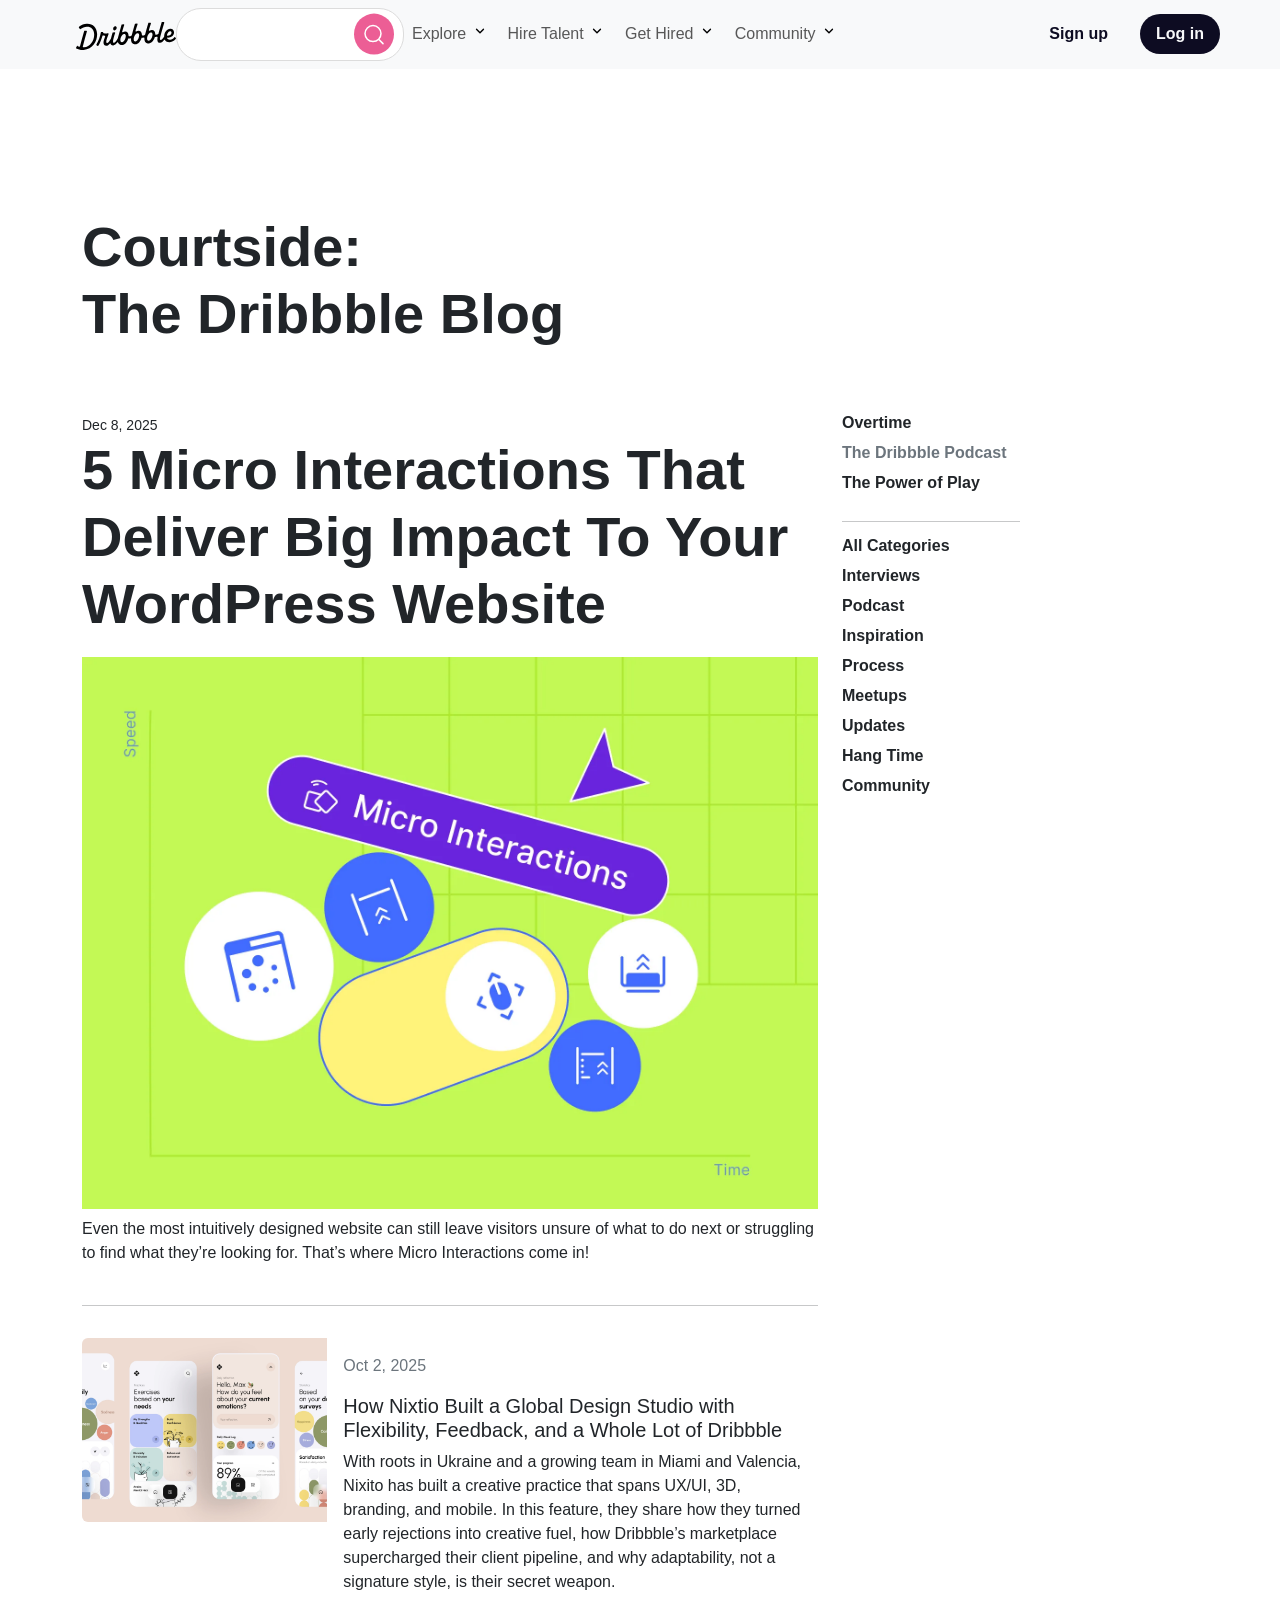
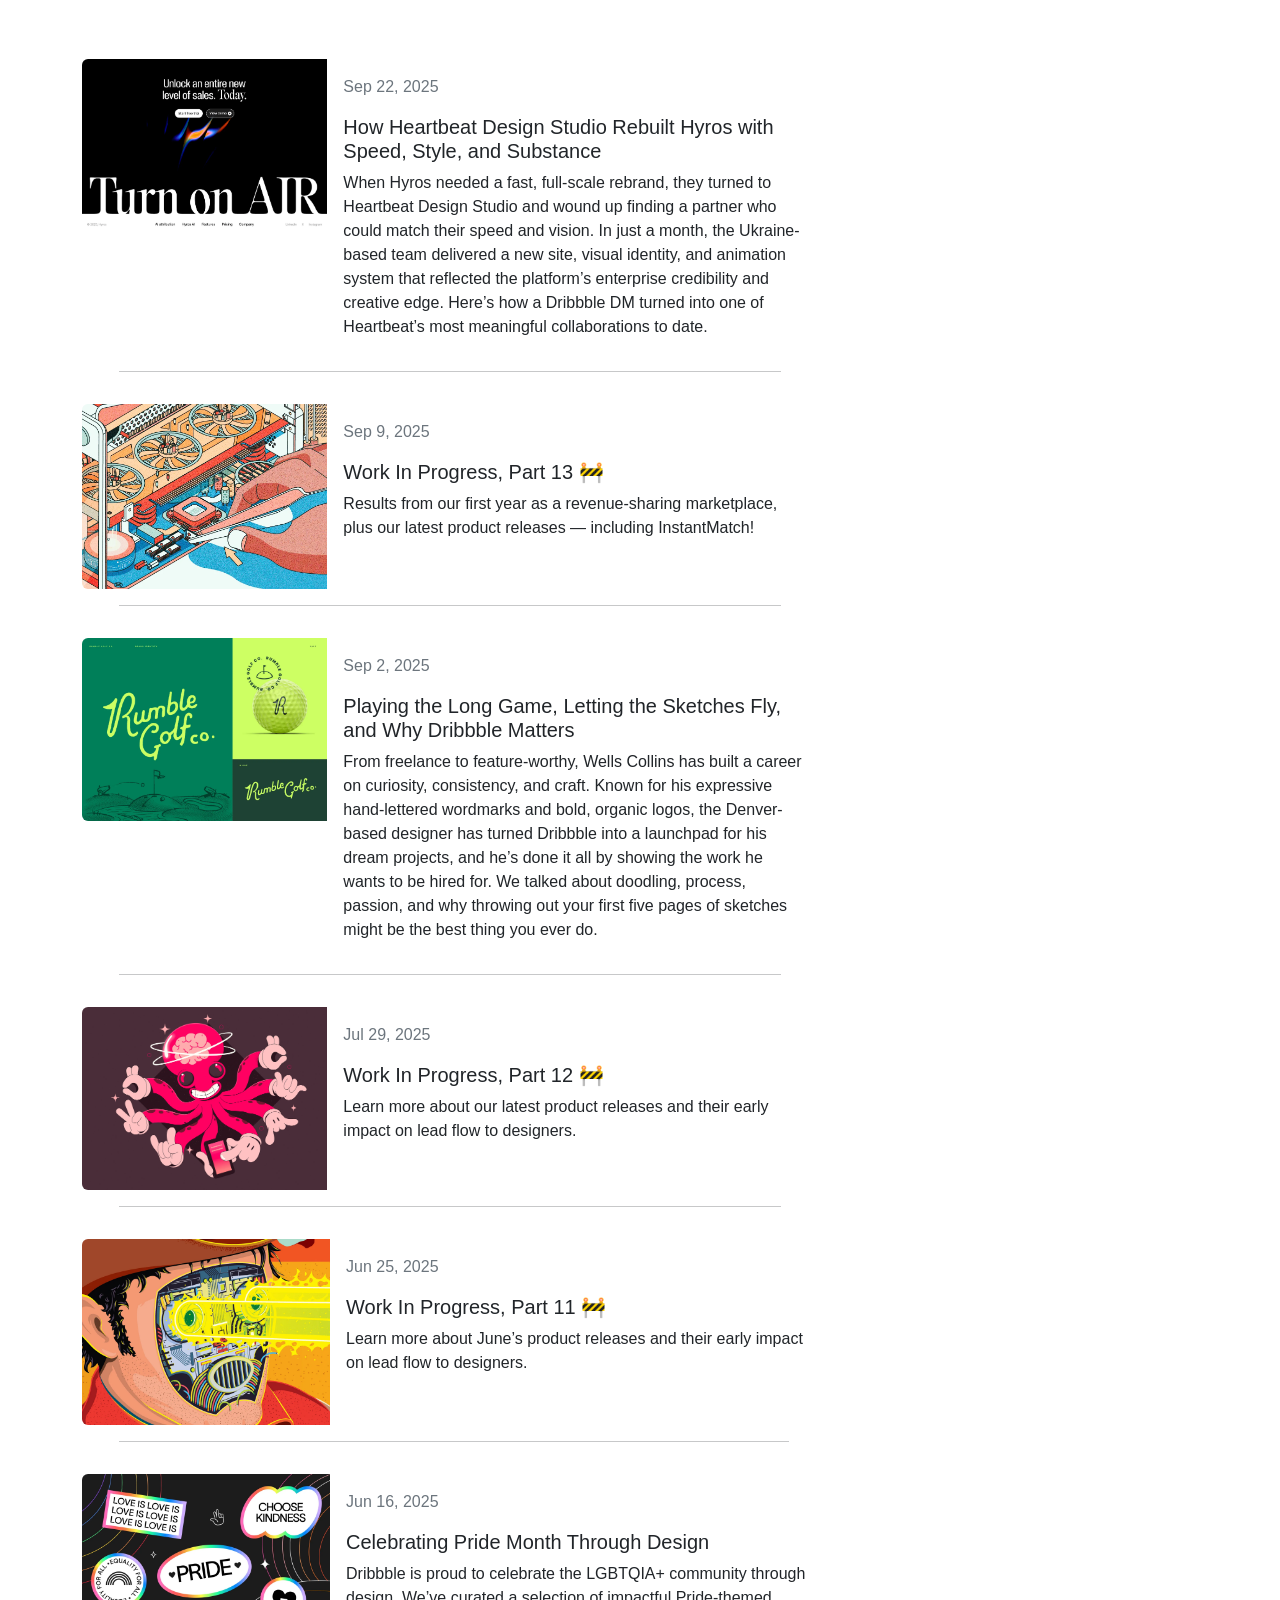
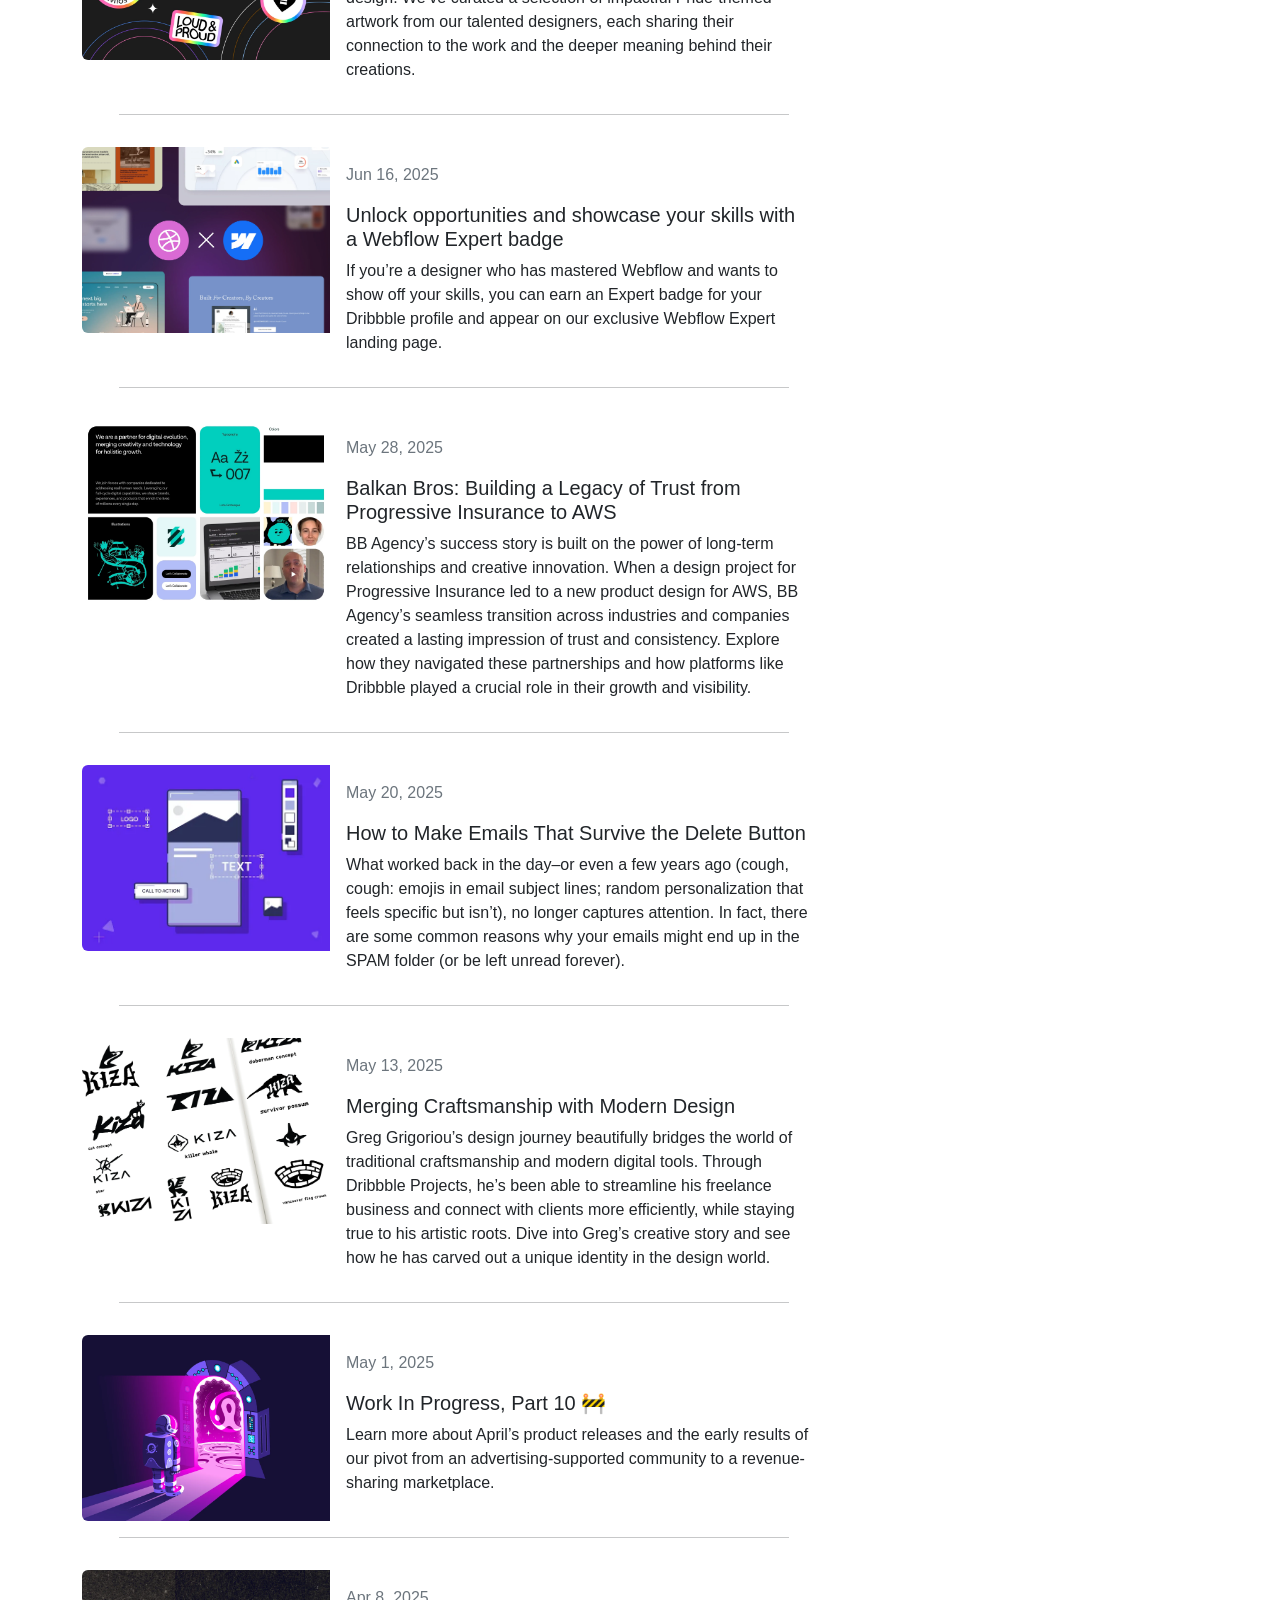
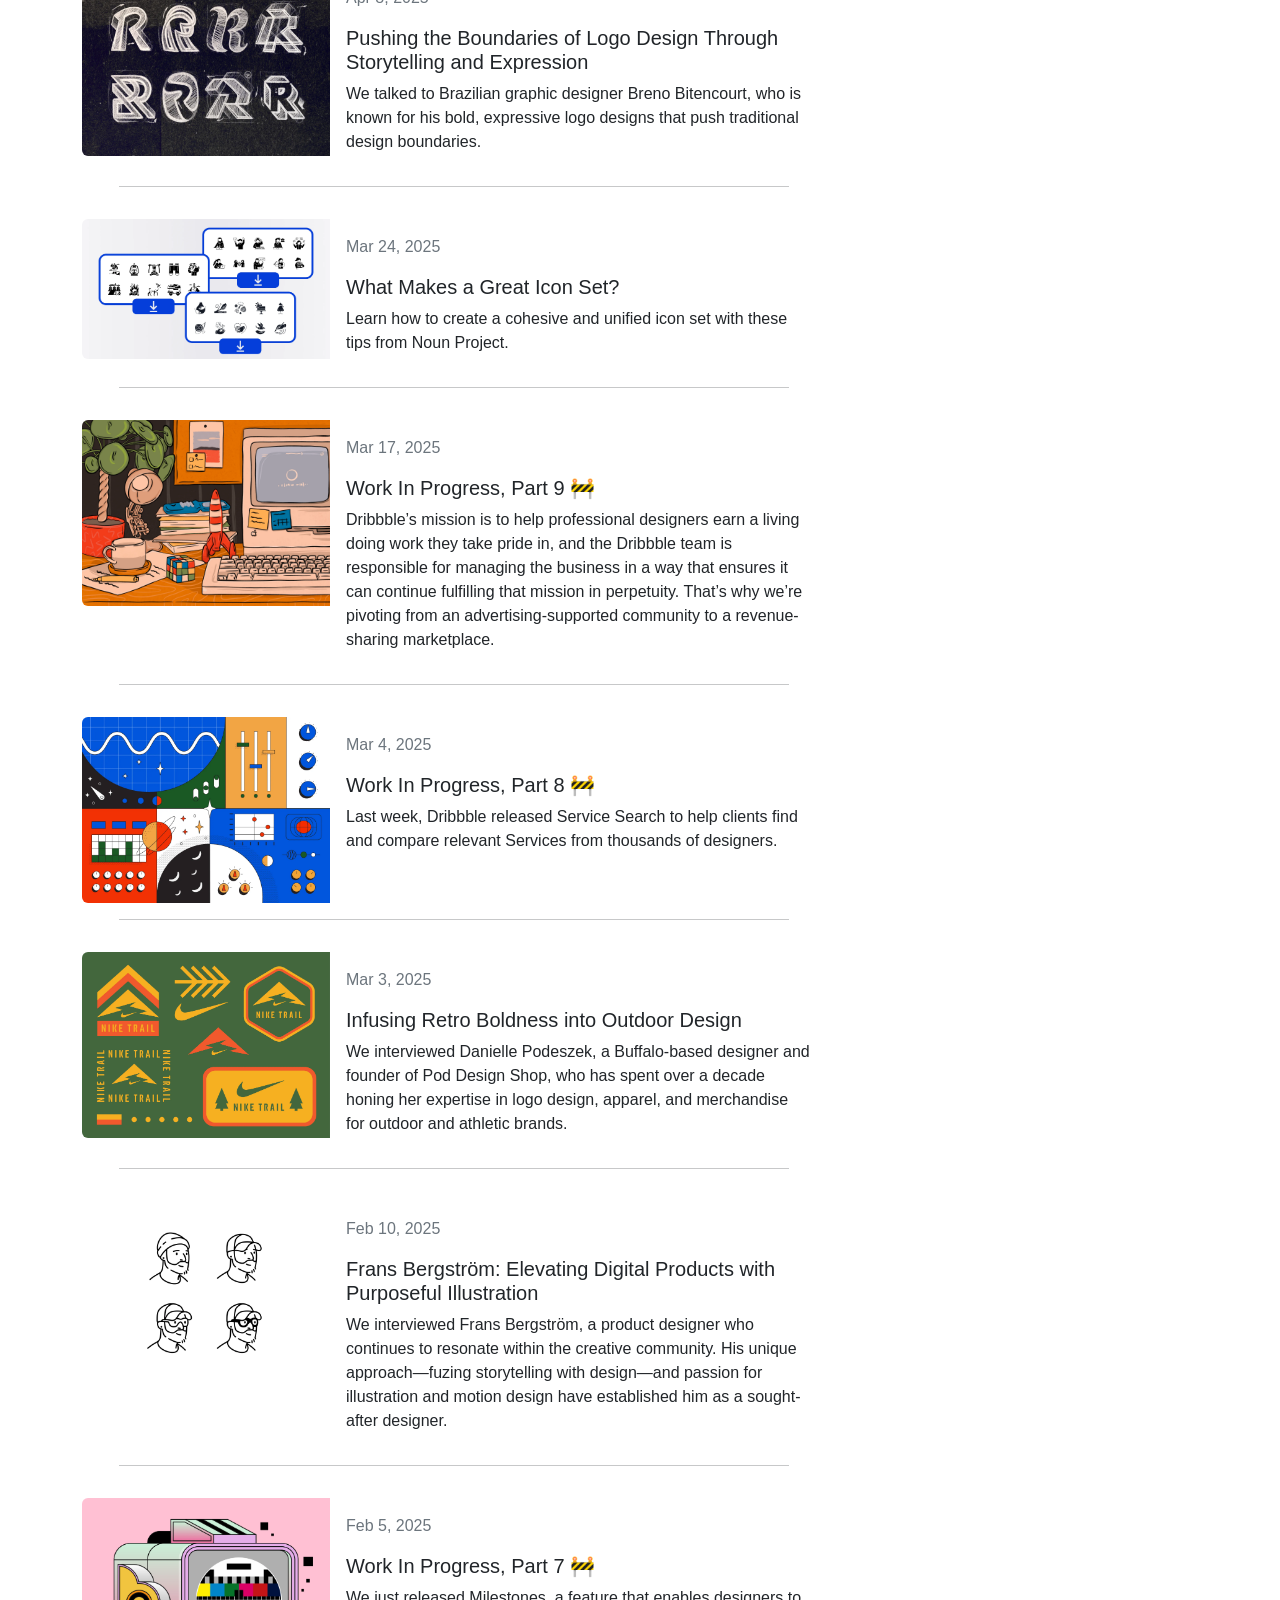
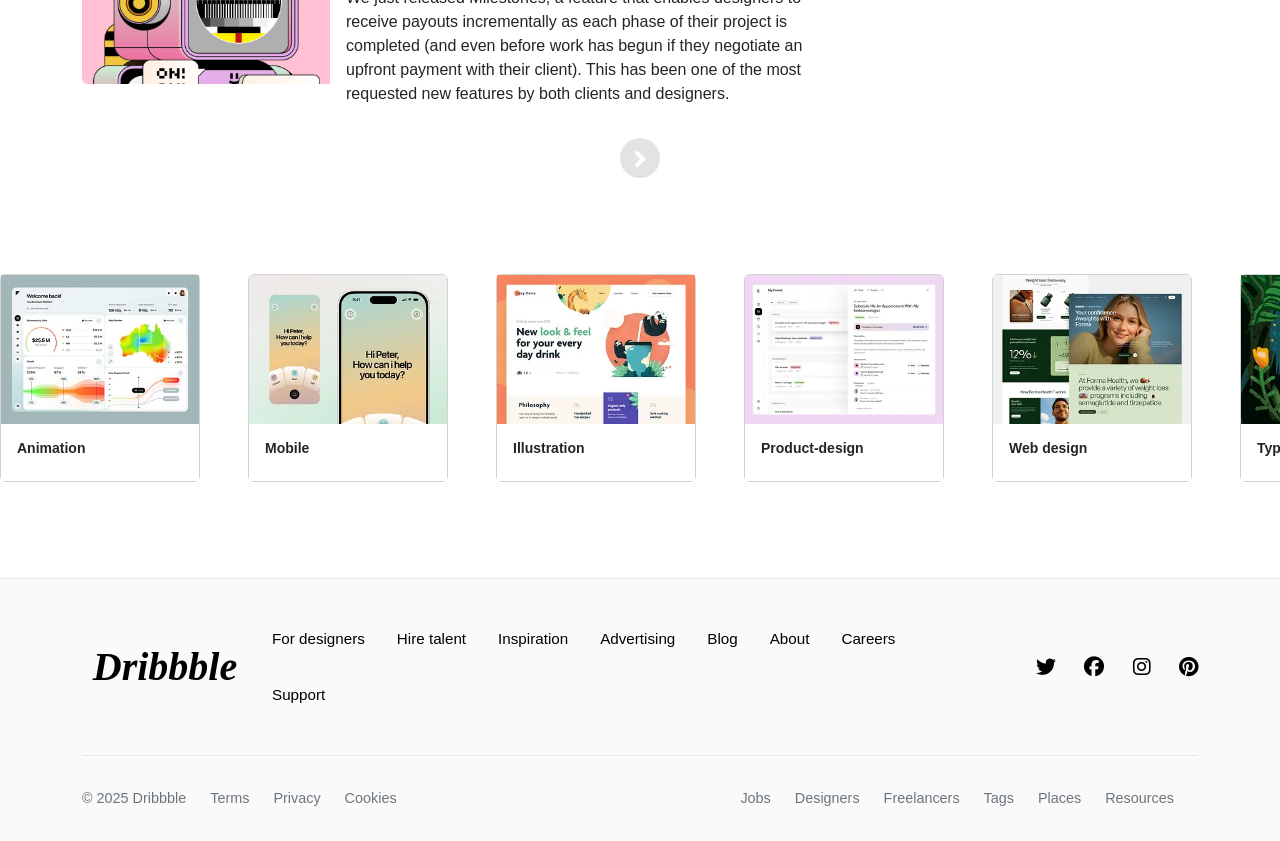
==== commit ab8c2184: "i have edit the search bar make the navbar responsive" ====
--- a/blog.html
+++ b/blog.html
@@ -3,21 +3,12 @@
 <head>
     <meta charset="UTF-8">
     <meta name="viewport" content="width=device-width, initial-scale=1.0">
-    <title>Faithinator: Dribbble project</title>
+    <title>Faithinator: Dribbble.com project</title>
+    <link rel="shortcut icon" href="images/love.svg" type="image/x-icon">
     <link href="https://cdn.jsdelivr.net/npm/bootstrap@5.3.2/dist/css/bootstrap.min.css" rel="stylesheet">
     <link rel="stylesheet" href="https://cdnjs.cloudflare.com/ajax/libs/font-awesome/6.5.1/css/all.min.css">
     <link rel="stylesheet" href="style.css">
     <style>
-        
-      /* @media (min-width:1024px) {
-        h3{
-          font-size: 28px !important;
-        }
-
-        h5{
-          font-size: medium;
-        }
-      } */
 
       @media (max-width:769px) {
         h3{
@@ -28,7 +19,7 @@
 </head>
 <body>
     <!-- my navbar-->
-    <nav class="navbar navbar-expand-lg bg-body-tertiary sticky-top">
+  <nav class="navbar navbar-expand-lg bg-body-tertiary sticky-top">
         <div class="container-fluid mx-lg-5">
             <button class="navbar-toggler d-lg-none" type="button" data-bs-toggle="collapse" data-bs-target="#navbarScroll" aria-controls="navbarScroll" aria-expanded="false" aria-label="Toggle navigation" style="display: flex; flex-direction: column; justify-content: space-evenly; width: 3rem; height: 3rem;">
             <div style="background-color: black; border: 1px solid black; width:100%; height: 10%;"></div>
@@ -37,174 +28,178 @@
             </button>
 
             <a class="navbar-brand disabled ps-3 me-auto" href="index.html"><img src="images/logo.svg" width="100px" alt="Dribbble"></a>
+            <div class="me-auto my-2 my-2 my-lg-0 search-box">
+                <input type="text" id="mainInput">
+                <!-- <span class="fake-placeholder"></span> -->
+                <button class="search-btn p-2 rounded-circle">
+                <img src="images/search-icon.svg" alt="">
+                </button>
+            </div>
             <div class="collapse navbar-collapse" id="navbarScroll">
-            <ul class="navbar-nav me-auto my-2 my-lg-0 navbar-nav-scroll">
-                <li class="nav-item dropdown">
+              <ul class="navbar-nav me-auto my-2 my-lg-0 navbar-nav-scroll">
+                  <li class="nav-item dropdown">
+                      <a class="nav-link dropdown-toggle" href="#" role="button" data-bs-toggle="dropdown" aria-expanded="false">
+                          Explore
+                      </a>
+                      <ul class="dropdown-menu p-3">
+                          <li class="py-2"><a class="dropdown-item" href="#"><img src="images/scale-up.svg" alt="" loading="lazy" class="me-2">Popular</a></li>
+                          <li class="py-2"><a class="dropdown-item" href="#"><img src="images/design-geminilogo.svg" alt="" loading="lazy" class="me-2">New and Noteworthy</a></li>
+                          <li><hr class="dropdown-divider mx-auto " width="90%"></li>
+                          <li class="py-2"><a class="dropdown-item" href="#">Product Design</a></li>
+                          <li class="py-2"><a href="" class="dropdown-item">Web Design</a></li>
+                          <li class="py-2"><a href="" class="dropdown-item">Animation</a></li>
+                          <li class="py-2"><a href="" class="dropdown-item">Branding</a></li>
+                          <li class="py-2"><a href="" class="dropdown-item">Illustration</a></li>
+                          <li class="py-2"><a href="" class="dropdown-item">Mobile</a></li>
+                          <li class="py-2"><a href="" class="dropdown-item">Typography</a></li>
+                          <li class="py-2"><a href="" class="dropdown-item">Paint</a></li>
+                      </ul>
+                  </li>
+
+                  <li class="nav-item dropdown">
+                      <a class="nav-link dropdown-toggle" href="#" role="button" data-bs-toggle="dropdown" aria-expanded="false">
+                          Hire Talent
+                      </a>
+                      <div class="dropdown-menu w-100 w-lg-700 p-4 shadow-lg border-0 rounded-4 mt-2" style="border-radius: 16px !important;box-shadow: 0 10px 40px rgba(0,0,0,0.10) !important;">
+                          <div class="row g-4">
+                              <div class="col-12 col-lg-6 btn-div d-flex">
+                                  <div class="me-3 fs-3"><img src="images/gemini-menubook.svg" alt="" sizes="20px"></div>
+                                  <div>
+                                      <h6 class="fw-semibold mb-1">Start a Project Brief</h6>
+                                      <p class="small text-muted mb-0">Get instant talent recommendations</p>
+                                  </div>
+                              </div>
+                              <div class="col-12 col-lg-6 btn-div d-flex">
+                                  <div class="me-3 fs-3"><img src="images/tag.svg" alt="" sizes="20px"></div>
+                                  <div>
+                                      <h6 class="fw-semibold mb-1">Explore Services</h6>
+                                      <p class="small text-muted mb-0">Hire quickly with pre-packaged services</p>
+                                  </div>
+                              </div>
+                              <div class="col-12 col-lg-6 btn-div d-flex">
+                              <div class="me-3 fs-3"><img src="images/search-icon.svg" alt="" sizes="20px"></div>
+                                  <div>
+                                      <h6 class="fw-semibold mb-1">Browse Profiles</h6>
+                                      <p class="small text-muted mb-0">Find and message talent directly</p>
+                                  </div>
+                              </div>
+                              <div class="col-12 col-lg-6 btn-div d-flex">
+                                  <div class="me-3 fs-3"><img src="images/pin.svg" alt="" sizes="20px"></div>
+                                  <div>
+                                      <h6 class="fw-semibold mb-1">Post a Full-Time Job</h6>
+                                      <p class="small text-muted mb-0">Reach designers looking for roles</p>
+                                  </div>
+
+                          </div>
+                          <hr class="my-3 mx-auto" width="90vw">
+
+                                  <div class="small fw-semibold text-black"> 
+                                      <img src="images/book.svg" alt="" sizes="12px">
+                                      Learn more about hiring work on dribbble <img src="images/" sizes="16px">
+                                  </div>
+                          </div>
+                  </div>
+                  </li>
+
+                  <li class="nav-item dropdown">
+                  <a class="nav-link dropdown-toggle" href="#" role="button" data-bs-toggle="dropdown" aria-expanded="false">
+                      Get Hired
+                  </a>
+                  <div class="dropdown-menu p-4 w-100 w-lg-700 border-0 rounded-4 mt-2" style=" box-shadow: 0 10px 40px rgba(0,0,0,0.10) !important;">
+                      <div class="row g-4">
+                          <div class="col-12 col-lg-6 d-flex btn-div">
+                              <div class="me-3 fs-3"><img src="images/menubook.svg" alt="" sizes="20px"></div>
+                              <div>
+                                  <h6 class="fw-semibold mb-1">Project Brief</h6>
+                                  <p class="small text-muted mb-0">Browse open client project briefs</p>
+                              </div>
+                          </div>
+                          <div class="col-lg-6 d-none d-lg-flex" style="cursor: pointer;">
+                              <span class="">Upgrade to Pro → <br> Advertise with Us →</span>
+                          </div>
+                          <!-- second line -->
+                          <div class="col-12 col-lg-6 d-flex btn-div">
+                              <div class="me-3 fs-3"><img src="images/save-plus.svg" alt="" sizes="20px"></div>
+                              <div>
+                                  <h6 class="fw-semibold mb-1">Add a Service</h6>
+                                  <p class="small text-muted mb-0">Let clients purchase your services</p>
+                              </div>
+                          </div>
+                          <div class="col-6 d-none d-lg-flex">
+                          </div>
+
+                          <div class="col-12 col-lg-6 d-flex btn-div">
+                              <div class="me-3 fs-3"><img src="images/bag.svg" alt="" sizes="20px"></div>
+                              <div>
+                                  <h6 class="fw-semibold mb-1">Full-Time Jobs</h6>
+                                  <p class="small text-muted mb-0">
+                                  Apply to full-time design roles
+                                  </p>
+                              </div>
+                          </div>
+                          <div class="col-6 d-none d-lg-flex">
+                          </div>
+                          <div class="col-lg-12 d-flex d-lg-none" style="cursor: pointer;">
+                              <span class="">Upgrade to Pro → <br> Advertise with Us →</span>
+                          </div>
+                          
+
+                      
+                          <hr class="my-3">
+
+                                  <div class="small fw-semibold text-black"> 
+                                      <img src="images/book.svg" alt="" sizes="12px">
+                                      Learn more about hiring work on dribbble <img src="images/" sizes="16px">
+                                  </div>
+                          </div>
+                  </div>
+                  </li>
+
+                  <li class="nav-item dropdown">
                     <a class="nav-link dropdown-toggle" href="#" role="button" data-bs-toggle="dropdown" aria-expanded="false">
-                        Explore
+                        Community
                     </a>
-                    <ul class="dropdown-menu p-3">
-                        <li class="py-2"><a class="dropdown-item" href="#"><img src="images/scale-up.svg" alt="" loading="lazy" class="me-2">Popular</a></li>
-                        <li class="py-2"><a class="dropdown-item" href="#"><img src="images/design-geminilogo.svg" alt="" loading="lazy" class="me-2">New and Noteworthy</a></li>
-                        <!-- hr -->
-                        <li><hr class="dropdown-divider mx-auto " width="90%"></li>
-                        <!-- second part -->
-                        <li class="py-2"><a class="dropdown-item" href="#">Product Design</a></li>
-                        <li class="py-2"><a href="" class="dropdown-item">Web Design</a></li>
-                        <li class="py-2"><a href="" class="dropdown-item">Animation</a></li>
-                        <li class="py-2"><a href="" class="dropdown-item">Branding</a></li>
-                        <li class="py-2"><a href="" class="dropdown-item">Illustration</a></li>
-                        <li class="py-2"><a href="" class="dropdown-item">Mobile</a></li>
-                        <li class="py-2"><a href="" class="dropdown-item">Typography</a></li>
-                        <li class="py-2"><a href="" class="dropdown-item">Paint</a></li>
-                    </ul>
-                </li>
-
-                <li class="nav-item dropdown">
-                    <a class="nav-link dropdown-toggle" href="#" role="button" data-bs-toggle="dropdown" aria-expanded="false">
-                        Hire Talent
-                    </a>
-                    <div class="dropdown-menu p-4 shadow-lg border-0 rounded-4 mt-2" style="width: 700px; border-radius: 16px !important;box-shadow: 0 10px 40px rgba(0,0,0,0.10) !important;">
+                  
+                    <div class="dropdown-menu w-100 w-lg-400 p-4 shadow-lg border-0 rounded-4 mt-2" style="border-radius: 16px !important;box-shadow: 0 10px 40px rgba(0,0,0,0.10) !important;">
                         <div class="row g-4">
-                            <div class="col-6 d-flex">
-                                <div class="me-3 fs-3"><img src="images/gemini-menubook.svg" alt="" sizes="20px"></div>
-                                <div>
-                                    <h6 class="fw-semibold mb-1">Start a Project Brief</h6>
-                                    <p class="small text-muted mb-0">Get instant talent recommendations</p>
-                                </div>
-                            </div>
-                            <div class="col-6 d-flex">
-                                <div class="me-3 fs-3"><img src="images/tag.svg" alt="" sizes="20px"></div>
-                                <div>
-                                    <h6 class="fw-semibold mb-1">Explore Services</h6>
-                                    <p class="small text-muted mb-0">Hire quickly with pre-packaged services</p>
-                                </div>
-                            </div>
-                            <div class="col-6 d-flex">
-                            <div class="me-3 fs-3"><img src="images/search-icon.svg" alt="" sizes="20px"></div>
-                                <div>
-                                    <h6 class="fw-semibold mb-1">Browse Profiles</h6>
-                                    <p class="small text-muted mb-0">Find and message talent directly</p>
-                                </div>
-                            </div>
-                            <div class="col-6 d-flex">
-                                <div class="me-3 fs-3"><img src="images/pin.svg" alt="" sizes="20px"></div>
-                                <div>
-                                    <h6 class="fw-semibold mb-1">Post a Full-Time Job</h6>
-                                    <p class="small text-muted mb-0">Reach designers looking for roles</p>
-                                </div>
-
-                        </div>
-                        <hr class="my-3">
-
-                                <div class="small fw-semibold text-black"> 
-                                    <img src="images/book.svg" alt="" sizes="12px">
-                                    Learn more about hiring work on dribbble <img src="images/" sizes="16px">
-                                </div>
-                        </div>
-                </div>
-                </li>
-
-                <li class="nav-item dropdown">
-                <a class="nav-link dropdown-toggle" href="#" role="button" data-bs-toggle="dropdown" aria-expanded="false">
-                    Get Hired
-                </a>
-                <div class="dropdown-menu p-4 shadow-lg border-0 rounded-4 mt-2" style="width: 700px; border-radius: 16px !important;box-shadow: 0 10px 40px rgba(0,0,0,0.10) !important;">
-                    <div class="row g-4">
-                        <div class="col-6 d-flex btn-div">
-                            <div class="me-3 fs-3"><img src="images/menubook.svg" alt="" sizes="20px"></div>
-                            <div>
-                                <h6 class="fw-semibold mb-1">Project Brief</h6>
-                                <p class="small text-muted mb-0">Browse open client project briefs</p>
+                            <div class="col-12 d-flex btn-div btn">
+                                <div class="me-3 fs-3"><img src="images/layout-svg.svg" alt="" sizes="20px"></div>
+                                <a href="blog.html" class="text-black text-start btn">
+                                    <h6 class="fw-semibold mb-1">Blog</h6>
+                                    <p class="small text-muted mb-0">Design inspiration, stories, and tips</p>
+                                </a>
                             </div>
                         </div>
-                        <div class="col-6 d-flex">
-                            <span class="">Upgrade to Pro → <br> Advertise with Us →</span>
-                        </div>
-                        <!-- second line -->
-                         <div class="col-6 d-flex btn-div">
-                            <div class="me-3 fs-3"><img src="images/save-plus.svg" alt="" sizes="20px"></div>
-                            <div>
-                                <h6 class="fw-semibold mb-1">Add a Service</h6>
-                                <p class="small text-muted mb-0">Let clients purchase your services</p>
+
+                        <div class="row g-4">
+                            <div class="col-12 d-flex btn-div btn text-start">
+                                <div class="me-3 fs-3"><img src="images/cup-achieve.svg" alt="" sizes="20px"></div>
+                                <a href="#" class="text-black text-start btn">
+                                    <h6 class="fw-semibold mb-1">Playoffs</h6>
+                                    <p class="small text-muted mb-0">Join creative challenges and show your skills</p>
+                                </a>
                             </div>
                         </div>
-                        <div class="col-6 d-flex">
-                        </div>
-
-                        <!-- thrid line -->
-                        <div class="col-6 d-flex btn-div">
-                            <div class="me-3 fs-3"><img src="images/bag.svg" alt="" sizes="20px"></div>
-                            <div>
-                                <h6 class="fw-semibold mb-1">Full-Time Jobs</h6>
-                                <p class="small text-muted mb-0">
-                                Apply to full-time design roles
-                                </p>
+
+                        <div class="row g-4">
+                            <div class="col-12 d-flex btn-div btn">
+                                <div class="me-3 fs-3"><img src="images/question-help.svg" alt="" sizes="20px"></div>
+                                <a href="blog.html" class="text-black text-start btn">
+                                    <h6 class="fw-semibold mb-1">Help Center</h6>
+                                    <p class="small text-muted mb-0">Get quick answers and learn how to use Dribbble</p>
+                                </a>
                             </div>
-                        </div>
-                        <div class="col-6 d-flex">
-                        </div>
-
-                    
-                        <hr class="my-3">
-
-                                <div class="small fw-semibold text-black"> 
-                                    <img src="images/book.svg" alt="" sizes="12px">
-                                    Learn more about hiring work on dribbble <img src="images/" sizes="16px">
-                                </div>
-                        </div>
-                </div>
-                </li>
-
-                <li class="nav-item dropdown">
-                <a class="nav-link dropdown-toggle" href="#" role="button" data-bs-toggle="dropdown" aria-expanded="false">
-                    Community
-                </a>
-                
-                <div class="dropdown-menu p-4 shadow-lg border-0 rounded-4 mt-2" style="width: 400px; border-radius: 16px !important;box-shadow: 0 10px 40px rgba(0,0,0,0.10) !important;">
-                    <div class="row g-4">
-                        <div class="col-12 d-flex btn-div btn">
-                            <div class="me-3 fs-3"><img src="images/layout-svg.svg" alt="" sizes="20px"></div>
-                            <a href="blog.html" class="text-black text-start btn">
-                                <h6 class="fw-semibold mb-1">Blog</h6>
-                                <p class="small text-muted mb-0">Design inspiration, stories, and tips</p>
-                            </a>
+
+                            <hr class="my-3">
+
+                                    <div class="small fw-semibold text-black"> 
+                                      <span>Follow Us </span><img src="images/instagram.svg" width="20px" class="mx-2 cursol"> <img src="images/x-logo.svg" width="20px" class="mx-2 cursol"> <img src="images/pinterest.svg" width="20px" class="mx-2 cursol"> <img src="images/youtube-logo.svg" width="20px" class="mx-2 cursol"> <img src="images/tiktok.svg" alt="" width="20px" class="mx-2 cursol"> <img src="images/trend-icon.svg" alt="" width="20px" class="mx-2 cursol">
+                                    </div>
                         </div>
                     </div>
-
-                    <div class="row g-4">
-                        <div class="col-12 d-flex btn-div btn text-start">
-                            <div class="me-3 fs-3"><img src="images/cup-achieve.svg" alt="" sizes="20px"></div>
-                            <a href="#" class="text-black text-start btn">
-                                <h6 class="fw-semibold mb-1">Playoffs</h6>
-                                <p class="small text-muted mb-0">Join creative challenges and show your skills</p>
-                            </a>
-                        </div>
-                    </div>
-
-                    <div class="row g-4">
-                        <div class="col-12 d-flex btn-div btn">
-                            <div class="me-3 fs-3"><img src="images/question-help.svg" alt="" sizes="20px"></div>
-                            <a href="blog.html" class="text-black text-start btn">
-                                <h6 class="fw-semibold mb-1">Help Center</h6>
-                                <p class="small text-muted mb-0">Get quick answers and learn how to use Dribbble</p>
-                            </a>
-                        </div>
-
-                        <hr class="my-3">
-
-                                <div class="small fw-semibold text-black"> 
-                                   <span>Follow Us </span><img src="images/instagram.svg" width="20px" class="mx-2 cursol"> <img src="images/x-logo.svg" width="20px" class="mx-2 cursol"> <img src="images/pinterest.svg" width="20px" class="mx-2 cursol"> <img src="images/youtube-logo.svg" width="20px" class="mx-2 cursol"> <img src="images/tiktok.svg" alt="" width="20px" class="mx-2 cursol"> <img src="images/trend-icon.svg" alt="" width="20px" class="mx-2 cursol">
-                                </div>
-                        </div>
-                    </div>
-
-
-                </div>
-
-
-                </li>
-            </ul>
+                  </li>
+              </ul>
+            </div>
 
 
             <div class="d-flex ms-auto align-items-center gap-3 mt-3 mt-lg-0">
@@ -222,7 +217,7 @@
       <div class="row mt-5 pt-5">
         <h3 class="hero-title fw-bold py-5 ">
             Courtside: <br>The Dribbble Blog
-          </h3 >
+        </h3>
         <div class="card col-7 col-md-8  col-md-8 mb-3" style=" border: none ;">
           <small>Dec 8, 2025</small>
           <h3 class="hero-title fw-semibold">5 Micro Interactions That Deliver Big Impact To Your WordPress Website</h3>
--- a/style.css
+++ b/style.css
@@ -12,6 +12,30 @@
     content: url('images/prime--angle-down.svg');
 }
 
+@media (min-width:1024px) {
+        /* h3{
+          font-size: 28px !important;
+        }
+
+        h5{
+          font-size: medium;
+        } */
+
+        .w-lg-700{
+          min-width: 700px !important;
+        }
+
+        .w-lg-400{
+          min-width: 400px !important;
+        }
+      }
+
+      @media (max-width:1024px) {
+        .dropdown-menu{
+          box-shadow:none !important;
+        }
+      }
+
 .cursol{
     cursor: pointer;
 }
@@ -23,6 +47,11 @@
 
 .navbar .dropdown-menu {
     margin-top: 0;  
+}
+
+.btn-div{
+    padding-top: 5px;
+    padding-bottom: 5px;
 }
 
 .btn-div:hover{
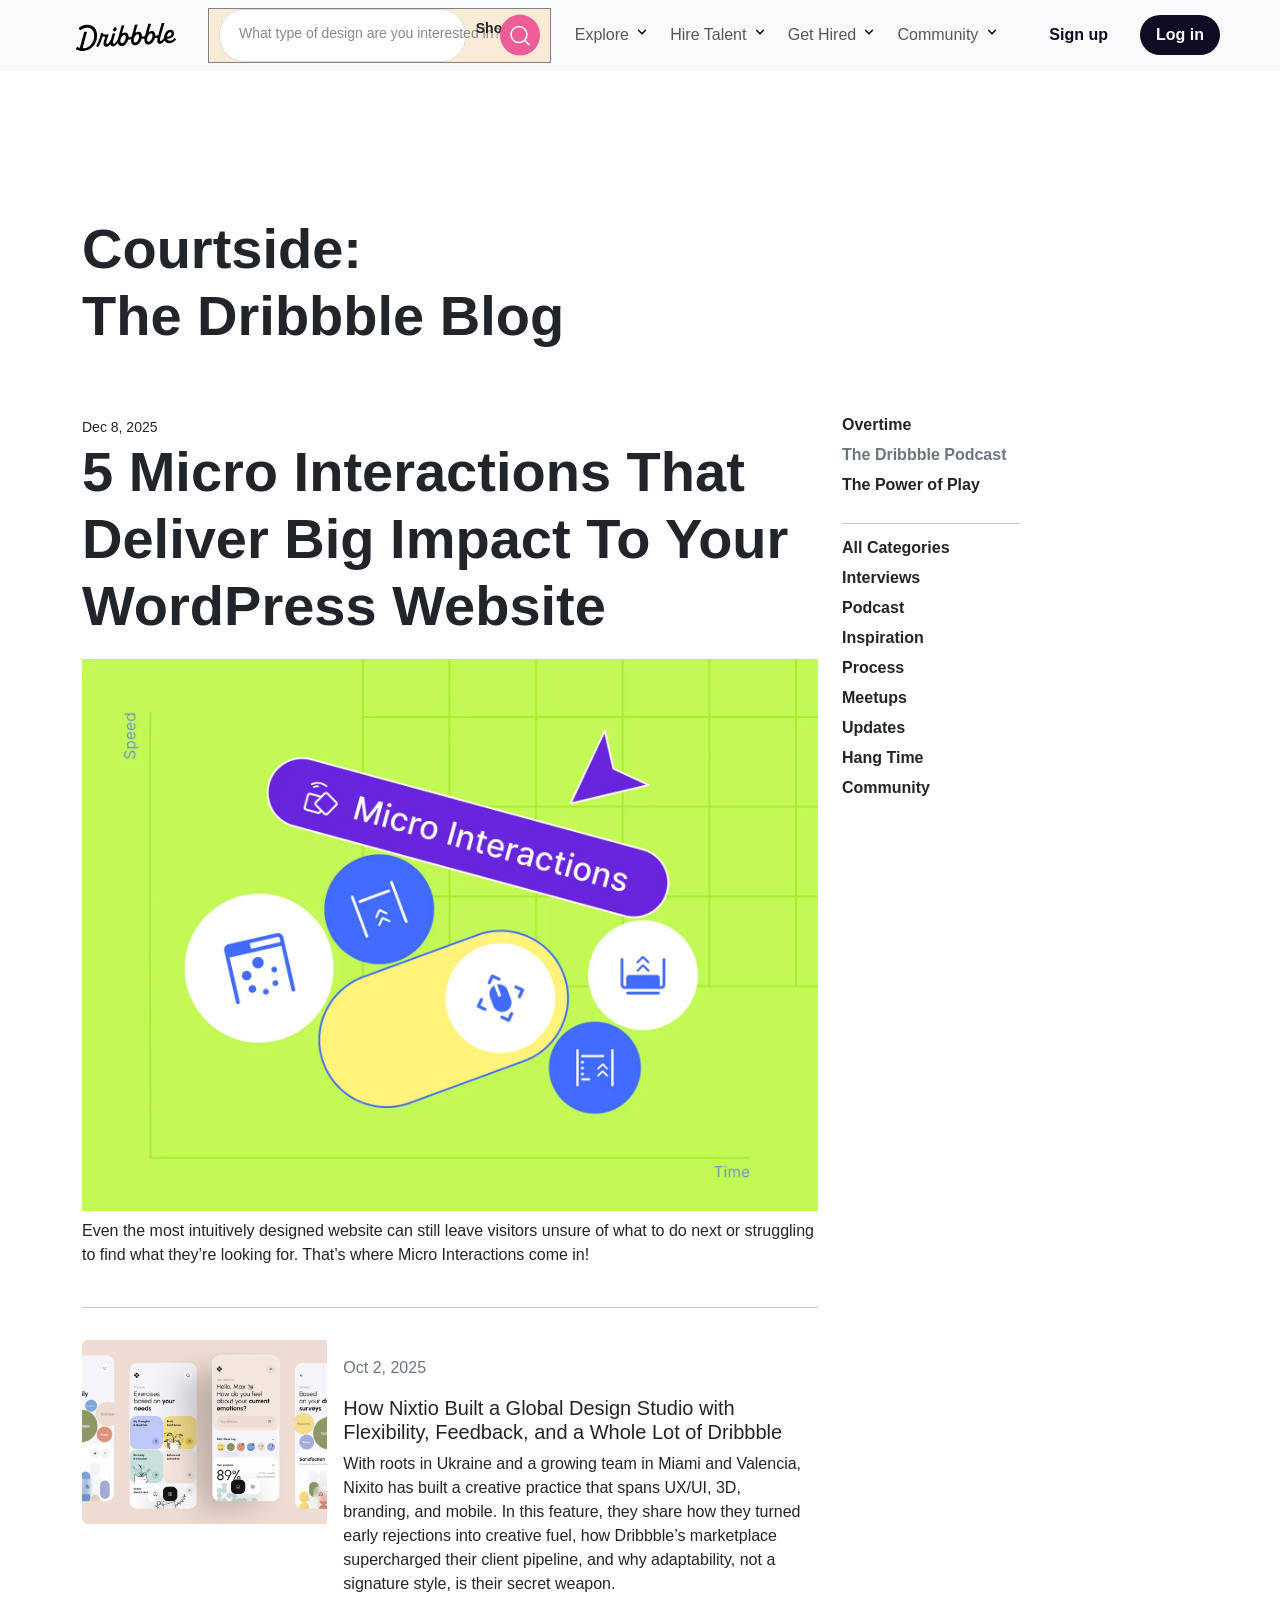
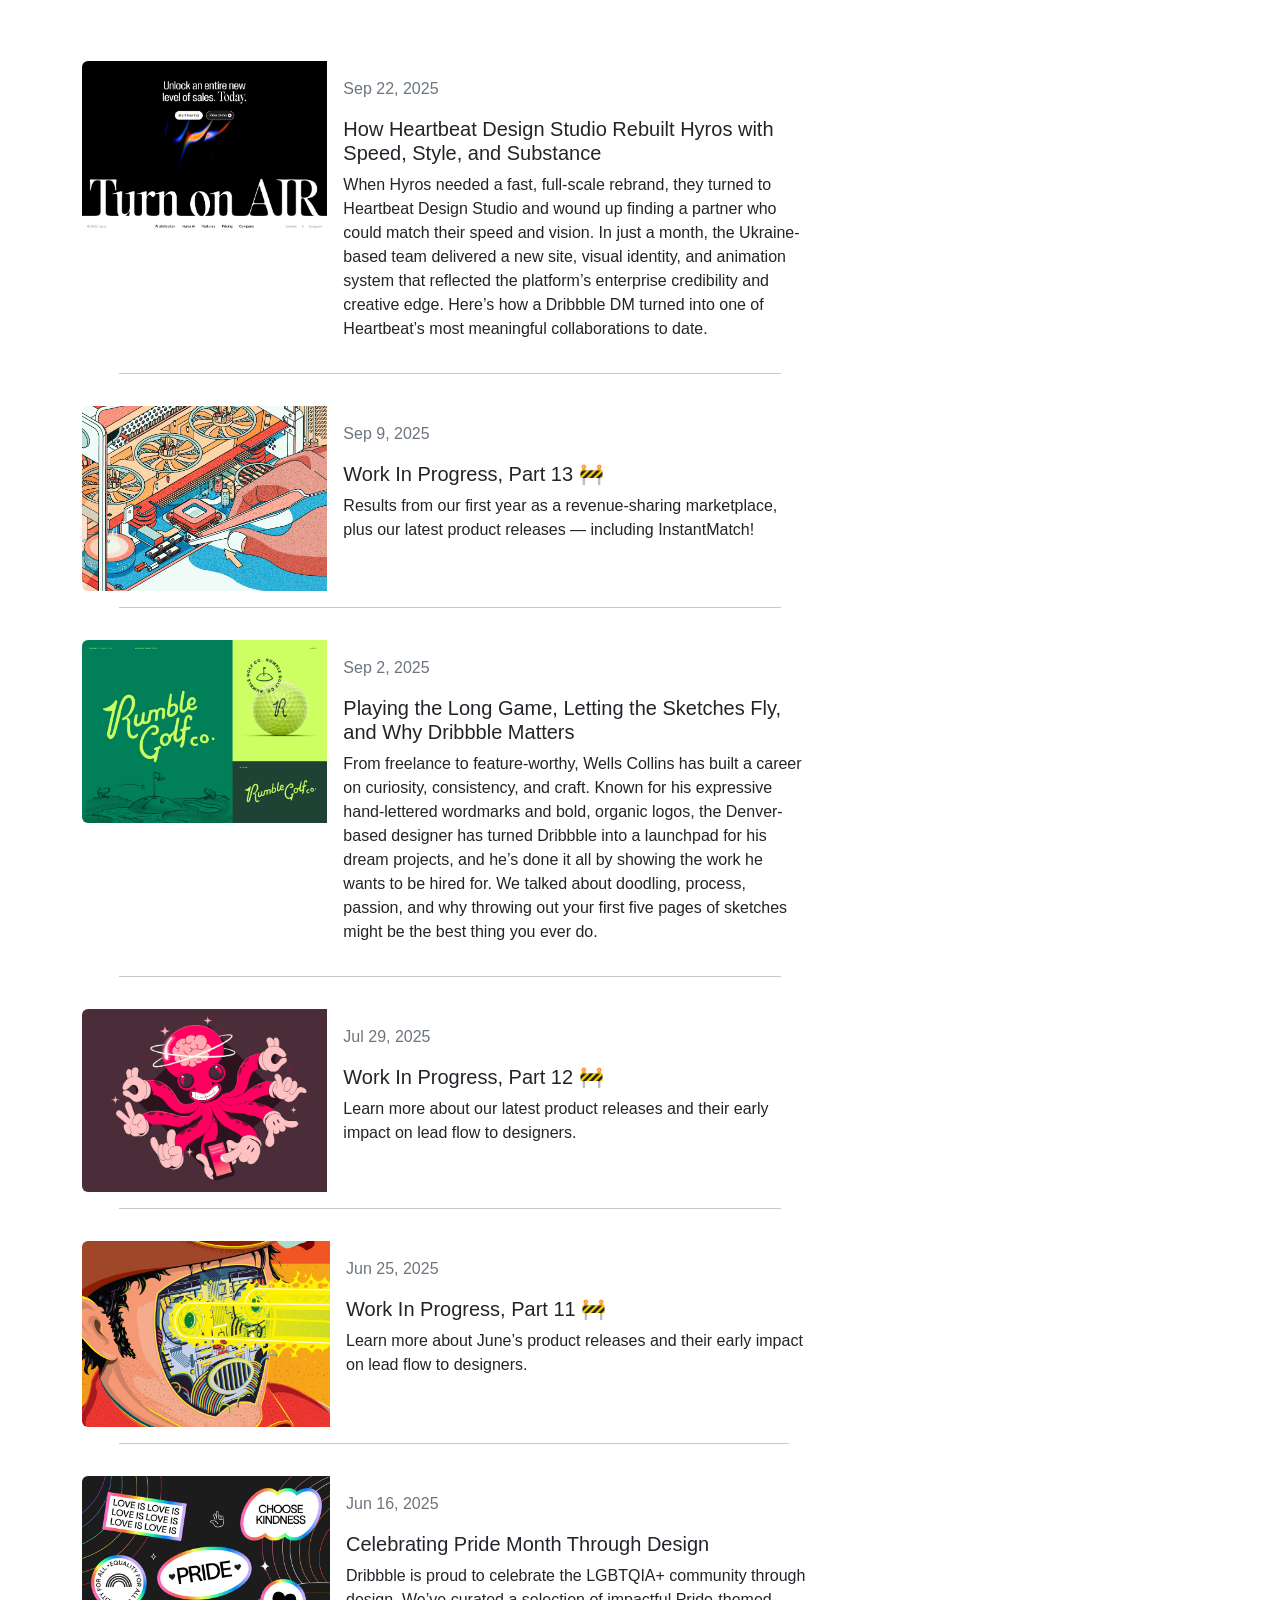
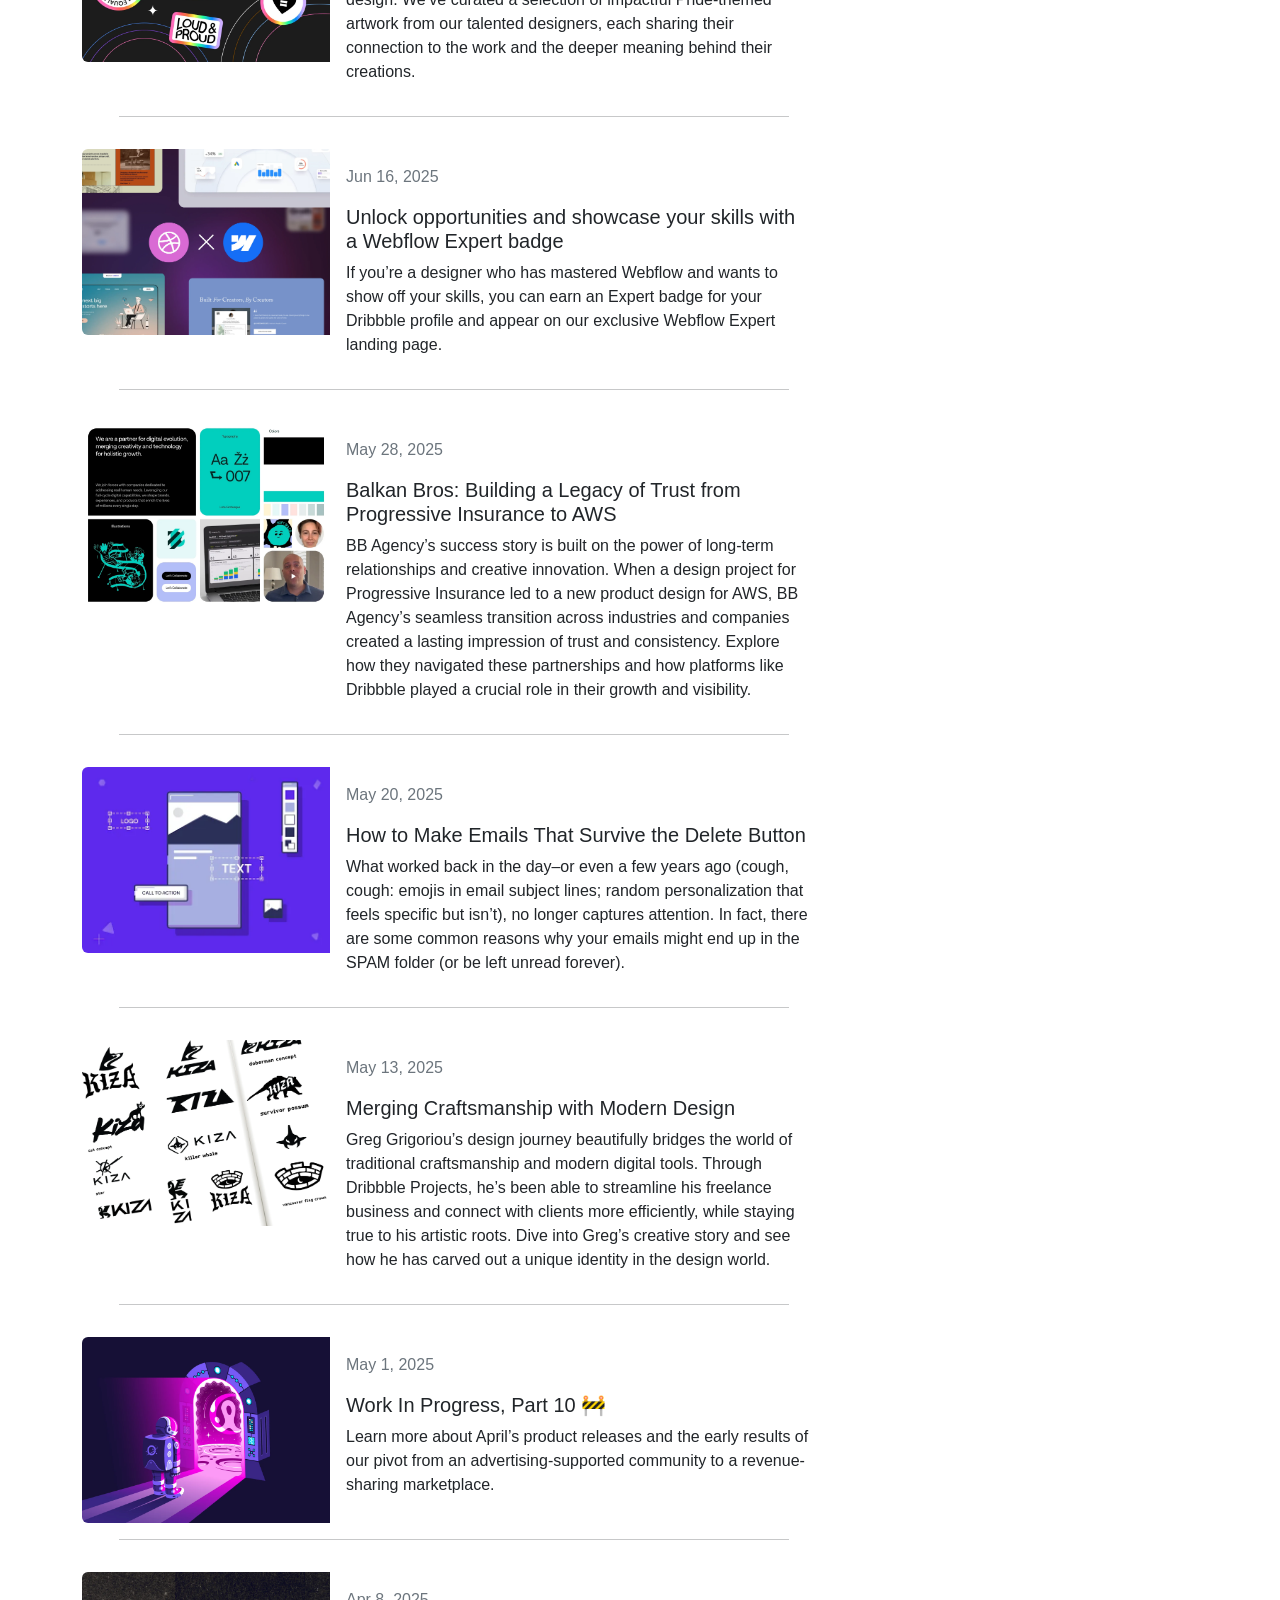
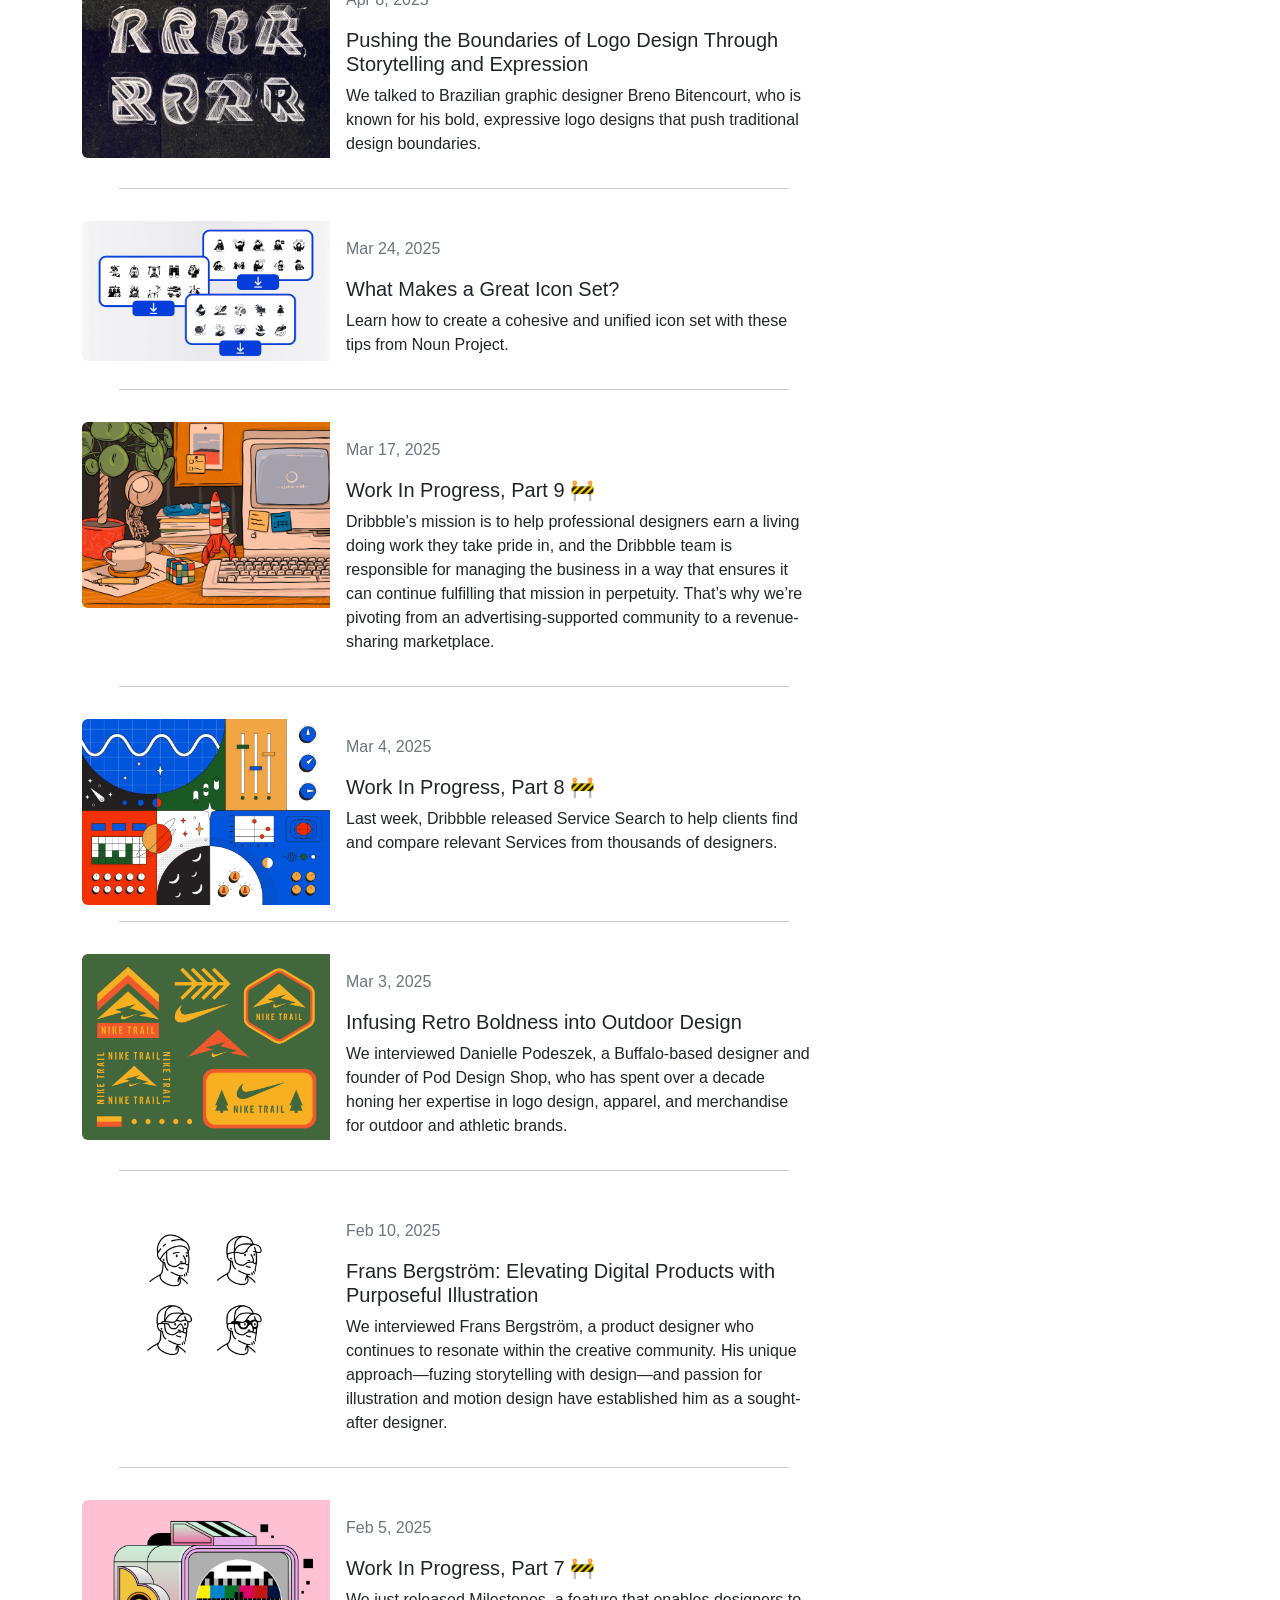
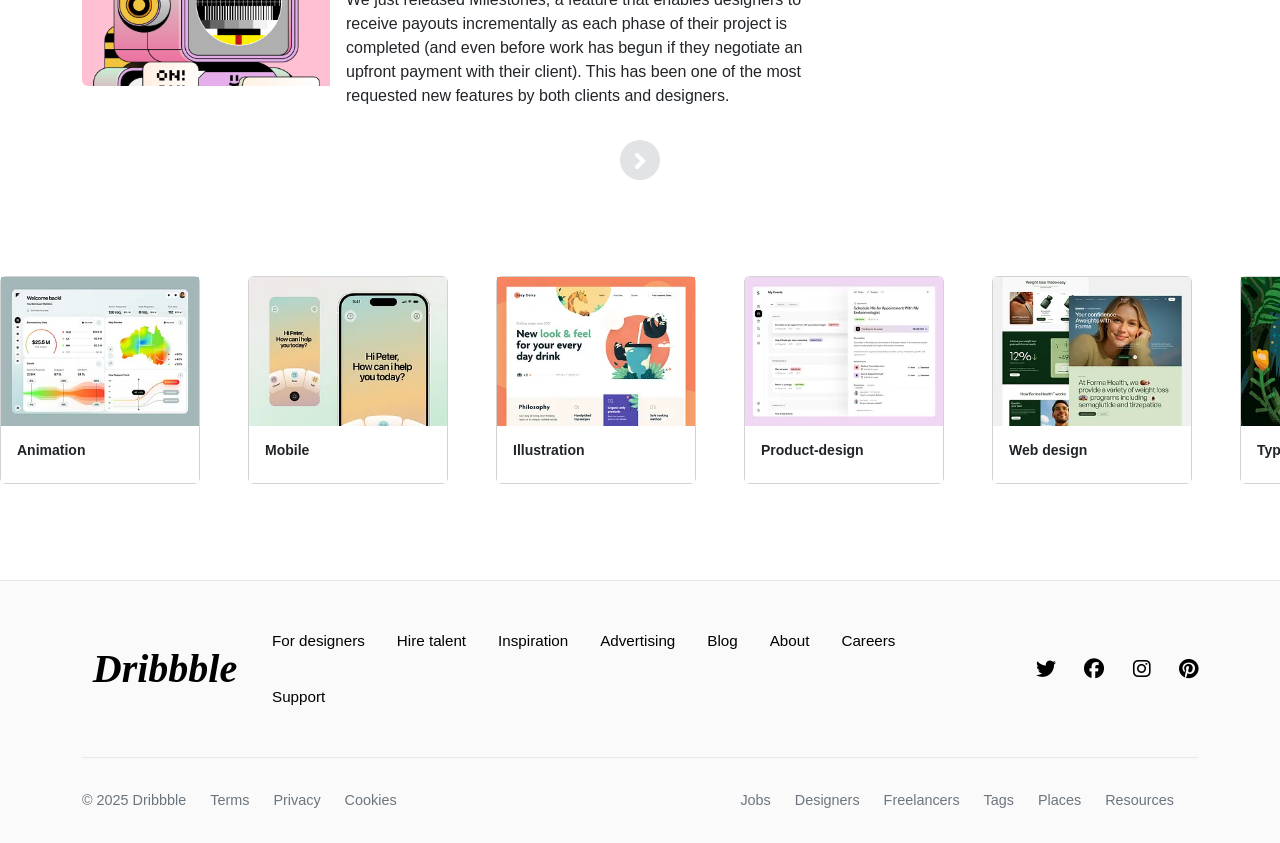
==== commit d389f0ad: "dribbble.2.2" ====
--- a/blog.html
+++ b/blog.html
@@ -4,7 +4,7 @@
     <meta charset="UTF-8">
     <meta name="viewport" content="width=device-width, initial-scale=1.0">
     <title>Faithinator: Dribbble.com project</title>
-    <link rel="shortcut icon" href="images/love.svg" type="image/x-icon">
+    <link rel="shortcut icon" href="images/dribbleball-logo.svg" type="image/x-icon">
     <link href="https://cdn.jsdelivr.net/npm/bootstrap@5.3.2/dist/css/bootstrap.min.css" rel="stylesheet">
     <link rel="stylesheet" href="https://cdnjs.cloudflare.com/ajax/libs/font-awesome/6.5.1/css/all.min.css">
     <link rel="stylesheet" href="style.css">
@@ -14,6 +14,39 @@
         h3{
           font-size: 28px !important;
         }
+      }
+
+      /* Navbar search placeholder styling */
+      .navbar .fake-placeholder {
+        position: absolute;
+        top: 14px;
+        left: 30px;
+        color: #888;
+        transition: .3s;
+        font-size: 14px;
+      }
+
+      .navbar #mainInput:focus ~ .fake-placeholder {
+        display: none;
+      }
+
+      .navbar .fake-placeholder::after {
+        content: "What type of design are you interested in?";
+      }
+
+      #designers:checked ~ div .search-box .fake-placeholder::after {
+        content: "What type of designer do you need?";
+      }
+
+      #services:checked ~ div .search-box .fake-placeholder::after {
+        content: "What do you need designed?";
+      }
+
+      .search-box{
+        background-color: antiquewhite;
+        border: 1px solid gray;
+        width: 500px;
+
       }
     </style>
 </head>
@@ -27,14 +60,32 @@
             <div style="background-color: black; border: 1px solid black; width:50%; height: 10%;"></div>
             </button>
 
-            <a class="navbar-brand disabled ps-3 me-auto" href="index.html"><img src="images/logo.svg" width="100px" alt="Dribbble"></a>
-            <div class="me-auto my-2 my-2 my-lg-0 search-box">
-                <input type="text" id="mainInput">
-                <!-- <span class="fake-placeholder"></span> -->
-                <button class="search-btn p-2 rounded-circle">
-                <img src="images/search-icon.svg" alt="">
-                </button>
-            </div>
+            <a class="navbar-brand disabled ps-3" href="index.html"><img src="images/logo.svg" width="100px" alt="Dribbble"></a>
+            
+            <input type="radio" name="tab" id="shots" checked style="display: none;">
+            <input type="radio" name="tab" id="designers" style="display: none;">
+            <input type="radio" name="tab" id="services" style="display: none;">
+            
+            <div class="mx-3 position-relative d-flex align-items-center" style="max-width: 400px; min-width: 280px; flex-grow: 1;">
+                <div class="search-box w-100 d-flex justify-content-start" style="padding-left: 10px;">
+                    <input type="text" id="mainInput" style="padding-left: 15px;">
+                    <span class="fake-placeholder"></span>
+                    <div class="dropdown">
+                        <button class="btn btn-sm dropdown-toggle border-0 bg-transparent fw-semibold" type="button" data-bs-toggle="dropdown" aria-expanded="false" style="font-size: 14px; padding: 5px 10px;">
+                            <span id="selectedType">Shots</span>
+                        </button>
+                        <ul class="dropdown-menu">
+                            <li><label for="shots" class="dropdown-item" style="cursor: pointer;">Shots</label></li>
+                            <li><label for="designers" class="dropdown-item" style="cursor: pointer;">Designers</label></li>
+                            <li><label for="services" class="dropdown-item" style="cursor: pointer;">Services</label></li>
+                        </ul>
+                    </div>
+                    <button class="search-btn p-2 rounded-circle">
+                        <img src="images/search-icon.svg" alt="">
+                    </button>
+                </div>
+            </div>
+            
             <div class="collapse navbar-collapse" id="navbarScroll">
               <ul class="navbar-nav me-auto my-2 my-lg-0 navbar-nav-scroll">
                   <li class="nav-item dropdown">
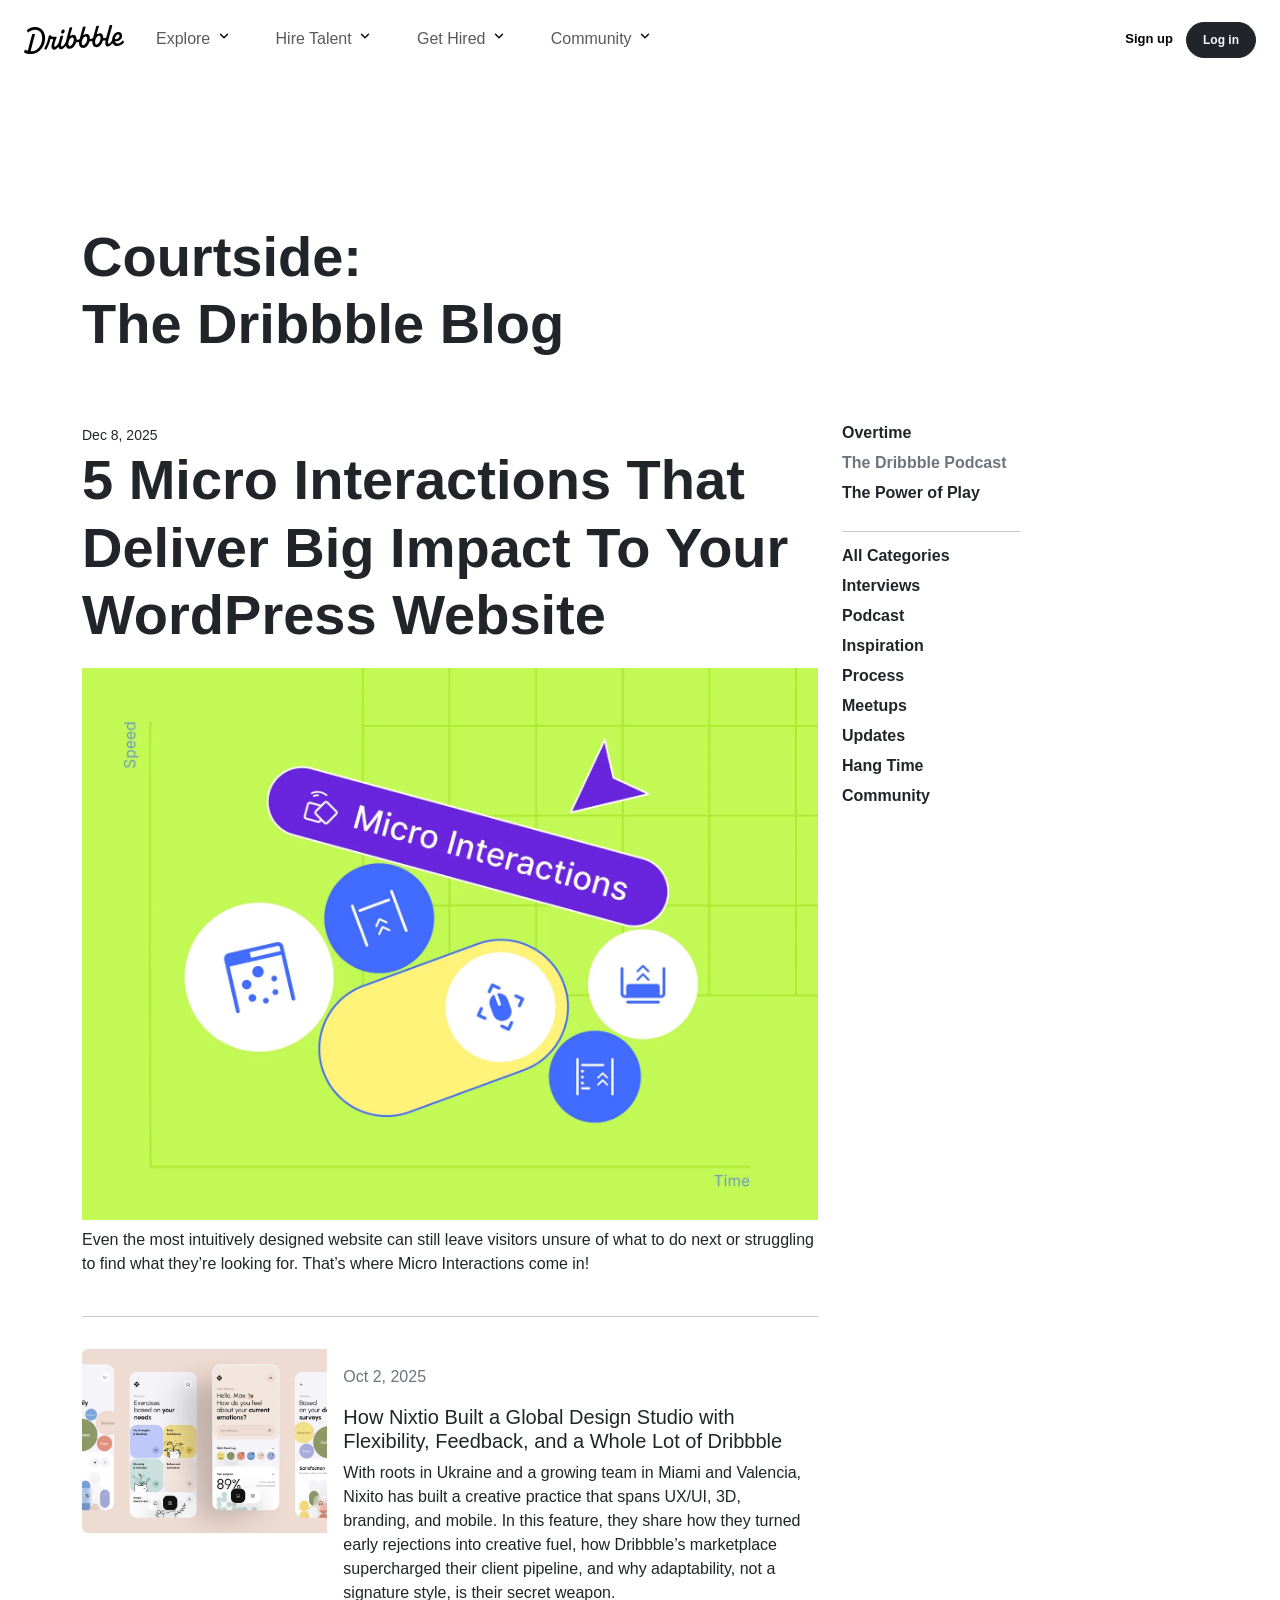
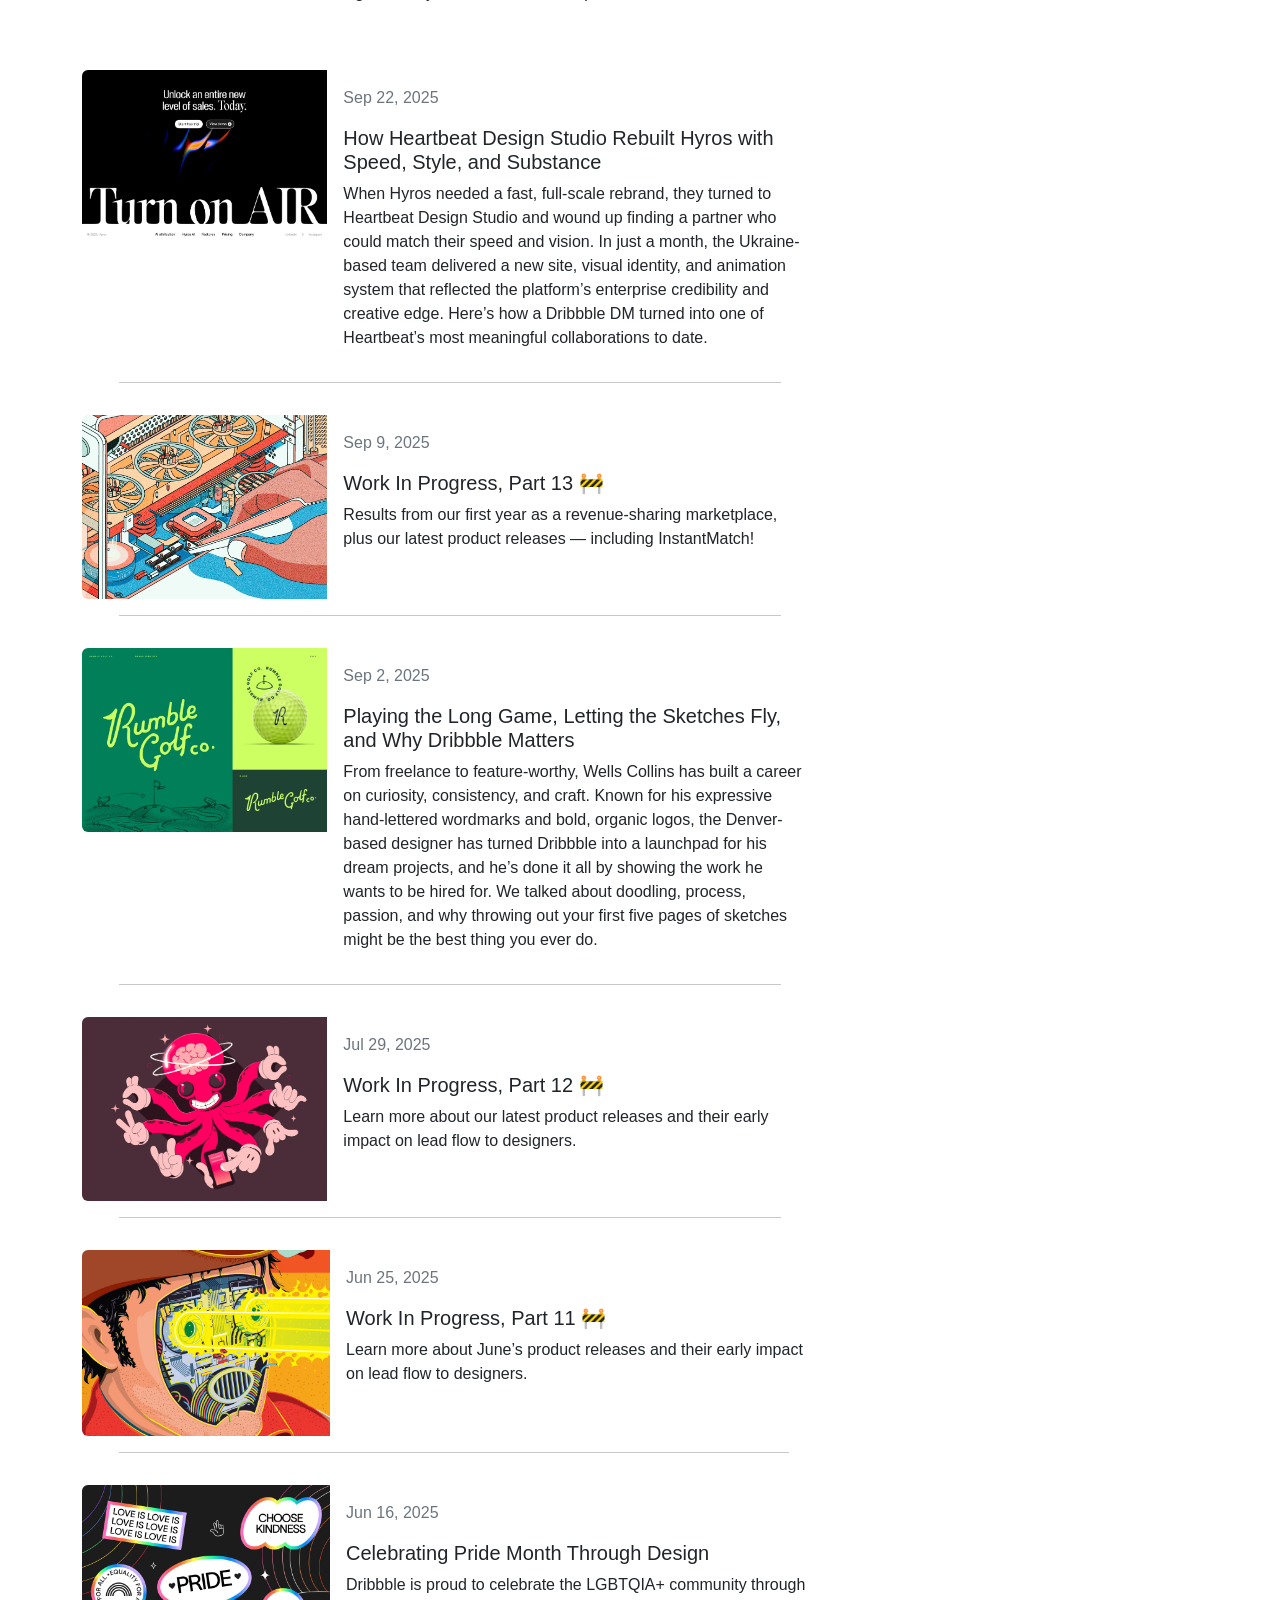
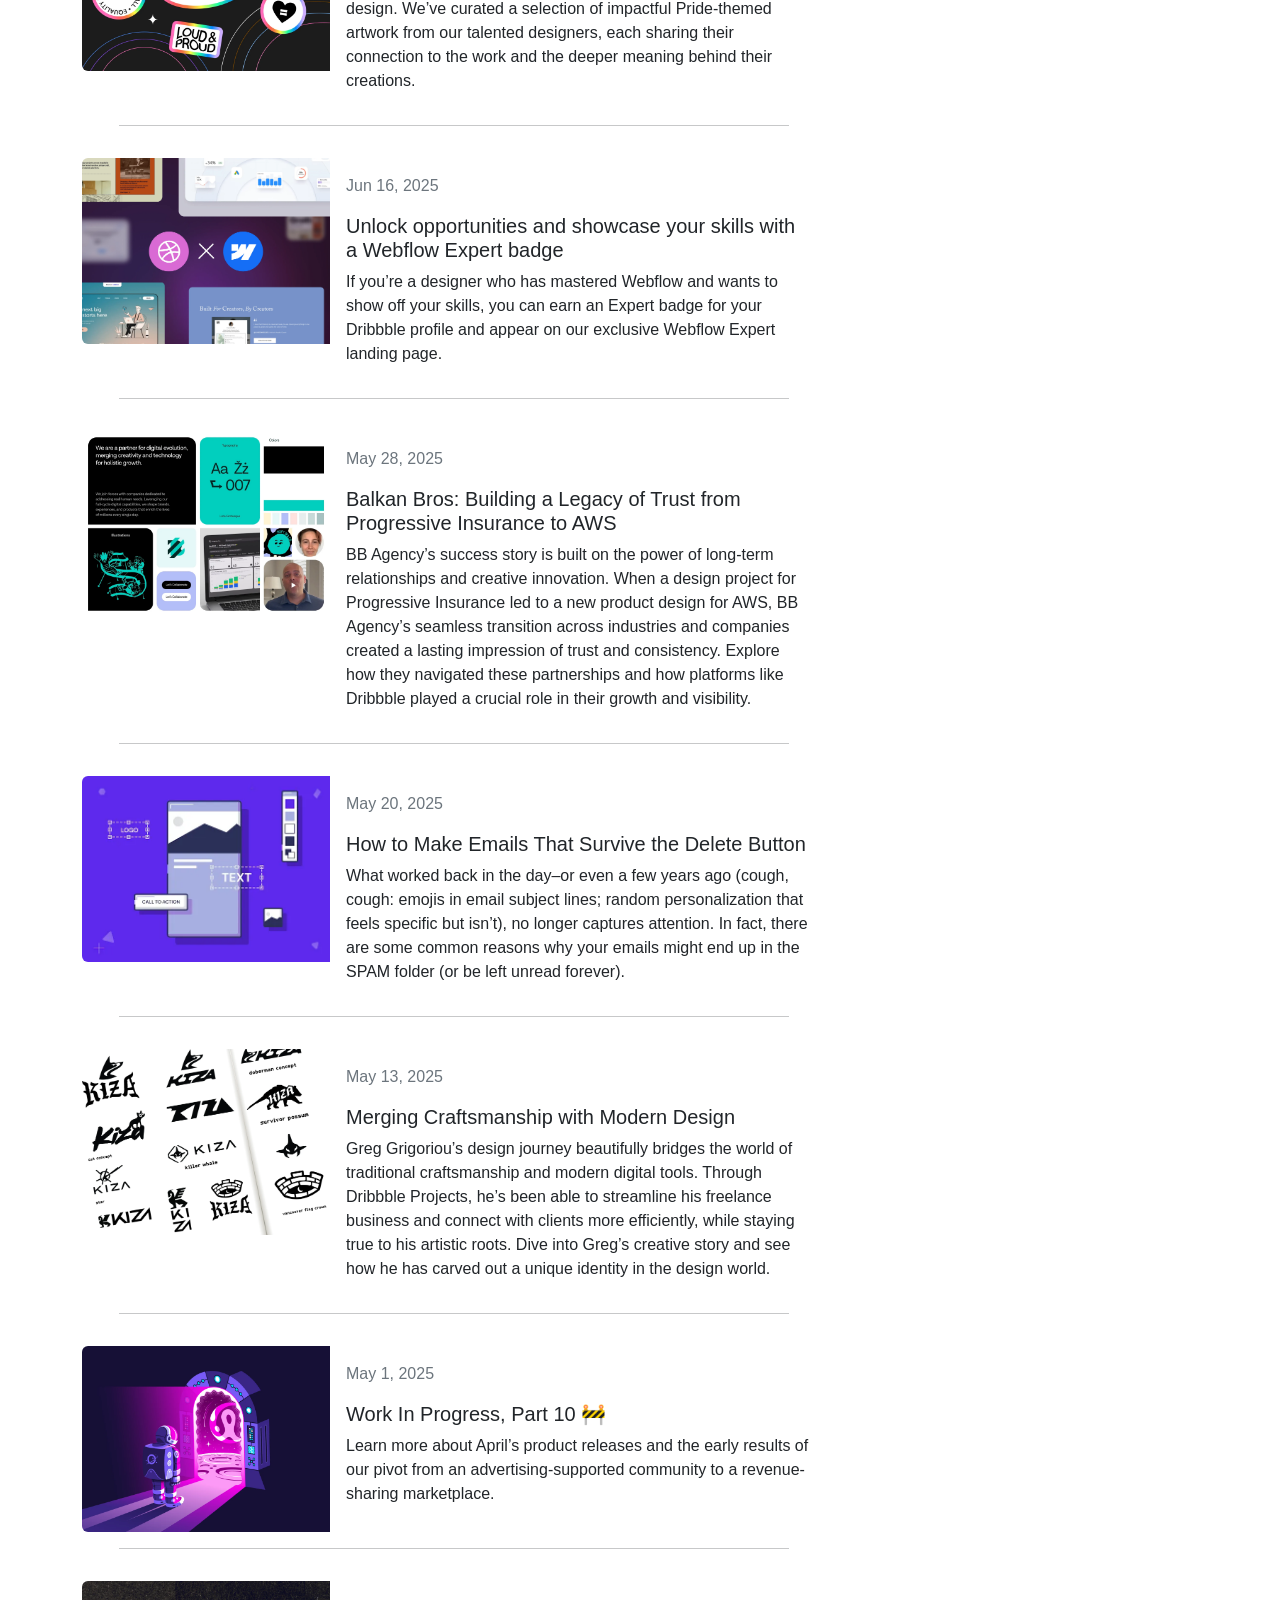
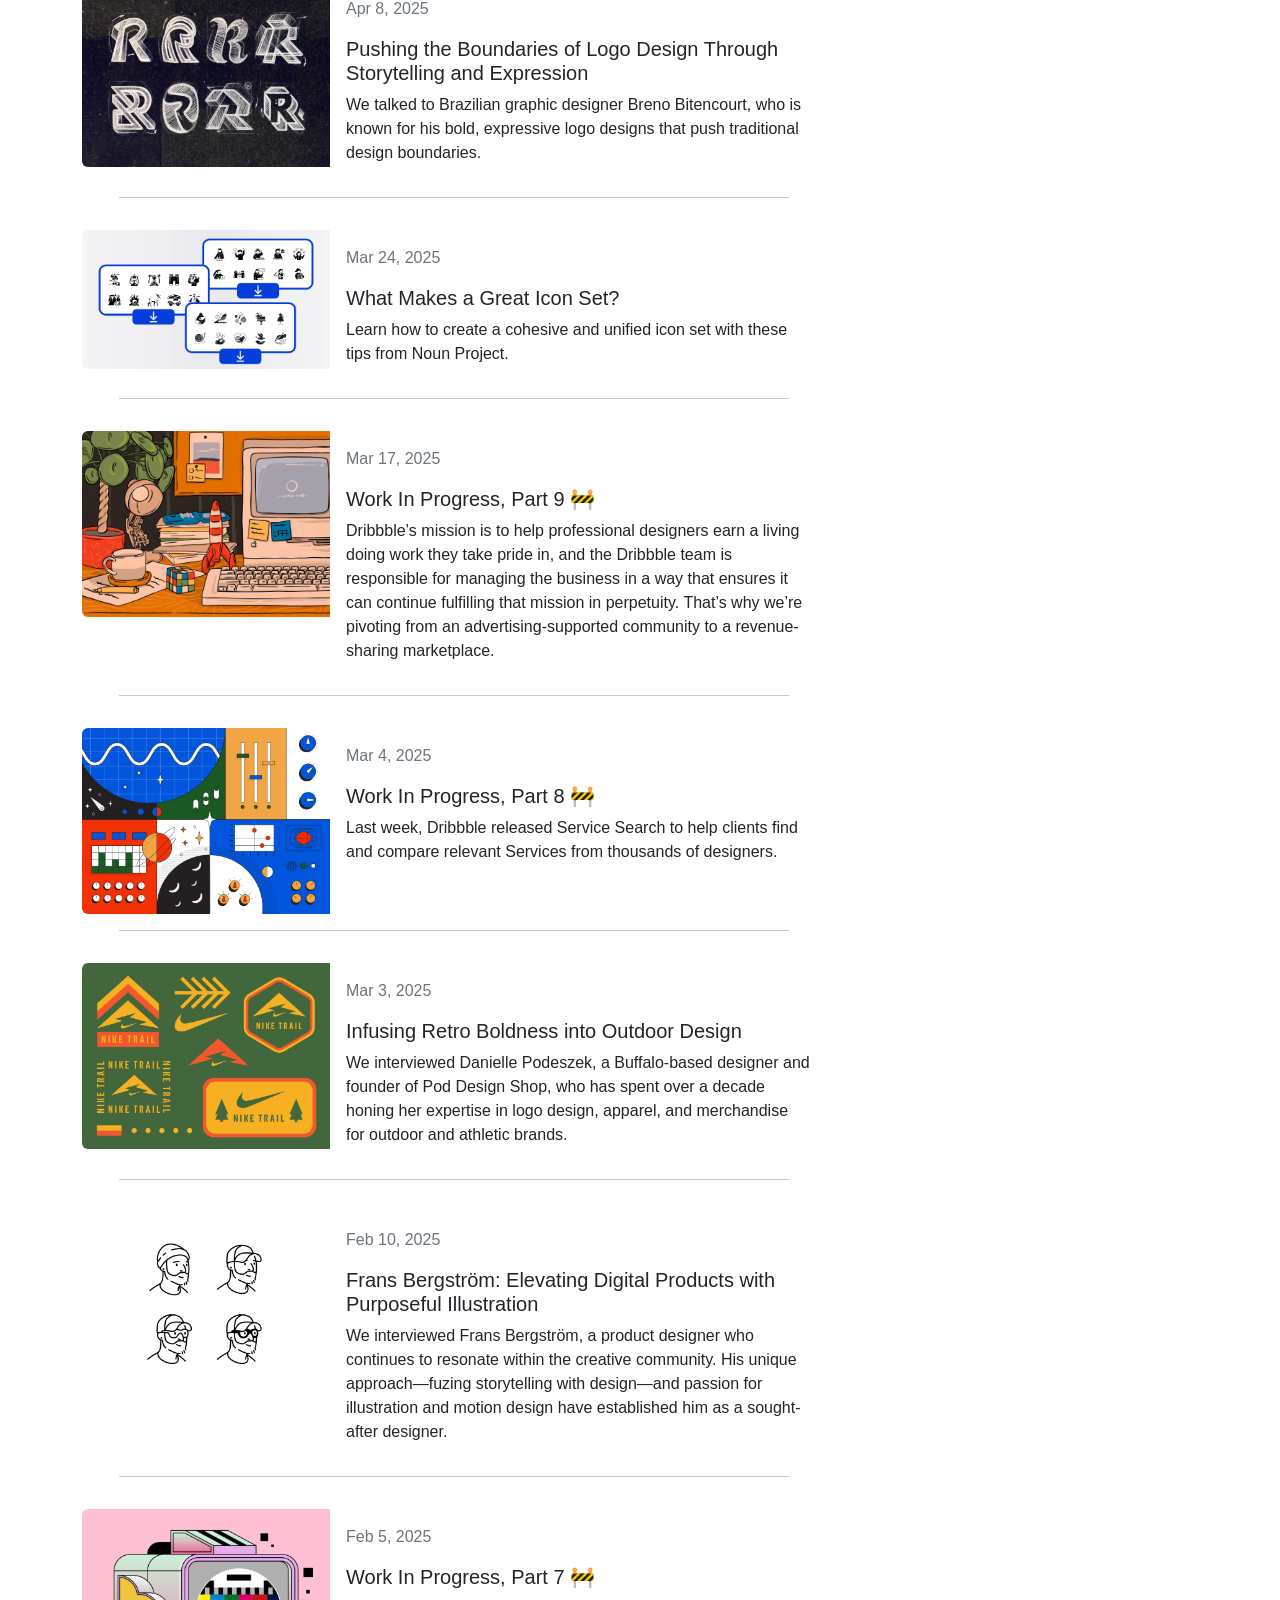
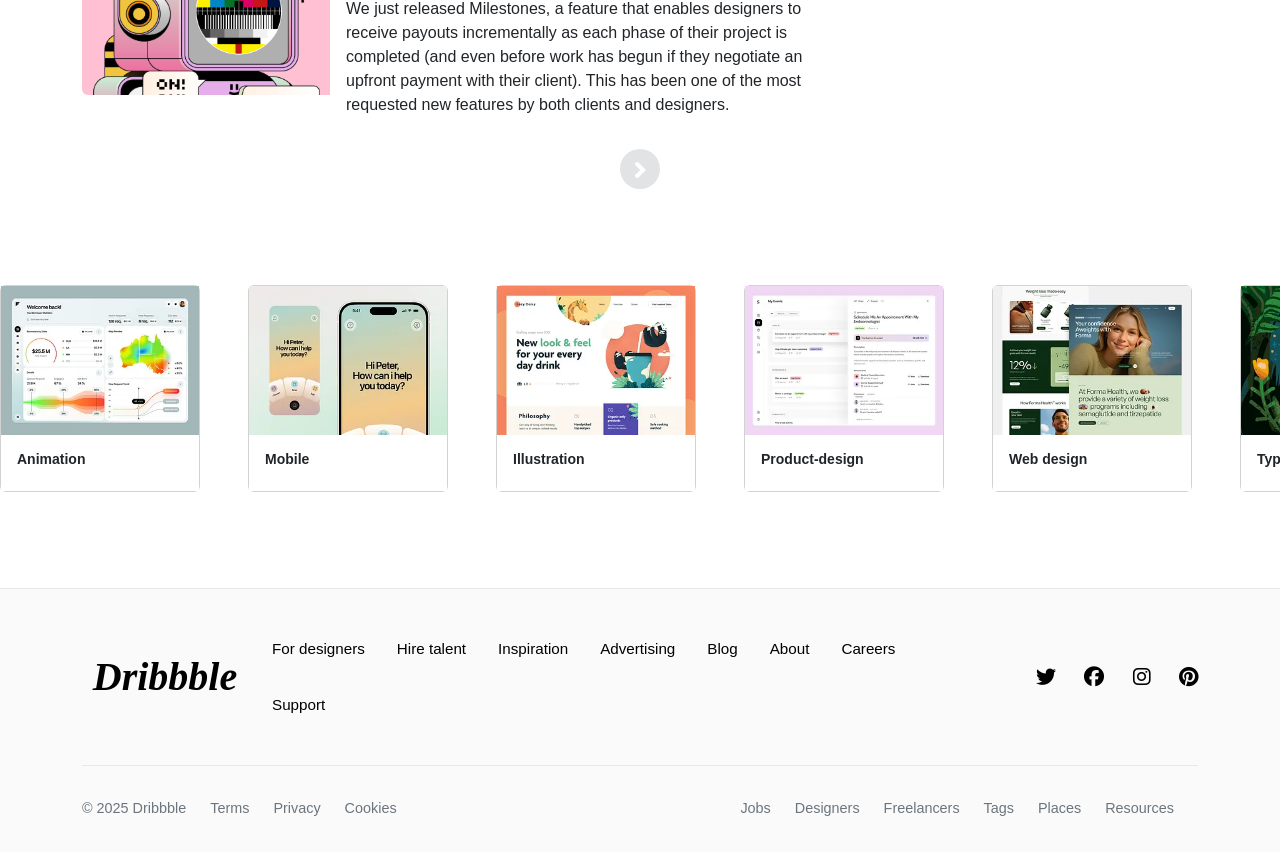
==== commit 70fc5063: "fix formatting issues in blog and index pages" ====
--- a/blog.html
+++ b/blog.html
@@ -9,86 +9,28 @@
     <link rel="stylesheet" href="https://cdnjs.cloudflare.com/ajax/libs/font-awesome/6.5.1/css/all.min.css">
     <link rel="stylesheet" href="style.css">
     <style>
-
-      @media (max-width:769px) {
-        h3{
-          font-size: 28px !important;
+        @media (max-width:769px) {
+            h3{
+                font-size: 28px !important;
+            }
         }
-      }
-
-      /* Navbar search placeholder styling */
-      .navbar .fake-placeholder {
-        position: absolute;
-        top: 14px;
-        left: 30px;
-        color: #888;
-        transition: .3s;
-        font-size: 14px;
-      }
-
-      .navbar #mainInput:focus ~ .fake-placeholder {
-        display: none;
-      }
-
-      .navbar .fake-placeholder::after {
-        content: "What type of design are you interested in?";
-      }
-
-      #designers:checked ~ div .search-box .fake-placeholder::after {
-        content: "What type of designer do you need?";
-      }
-
-      #services:checked ~ div .search-box .fake-placeholder::after {
-        content: "What do you need designed?";
-      }
-
-      .search-box{
-        background-color: antiquewhite;
-        border: 1px solid gray;
-        width: 500px;
-
-      }
     </style>
 </head>
 <body>
     <!-- my navbar-->
-  <nav class="navbar navbar-expand-lg bg-body-tertiary sticky-top">
-        <div class="container-fluid mx-lg-5">
-            <button class="navbar-toggler d-lg-none" type="button" data-bs-toggle="collapse" data-bs-target="#navbarScroll" aria-controls="navbarScroll" aria-expanded="false" aria-label="Toggle navigation" style="display: flex; flex-direction: column; justify-content: space-evenly; width: 3rem; height: 3rem;">
+  <nav class="navbar navbar-expand-lg d-flex justify-content-between gap-2 px-4 py-3">
+        <div class="d-flex">
+            <button class="navbar-toggler d-lg-none" type="button" data-bs-toggle="collapse" data-bs-target="#navbarSupportedContent" aria-controls="navbarSupportedContent" aria-expanded="false" aria-label="Toggle navigation" style="display: flex; flex-direction: column; justify-content: space-evenly; width: 3rem; height: 3rem;">
             <div style="background-color: black; border: 1px solid black; width:100%; height: 10%;"></div>
             <div style="background-color: black; border: 1px solid black; width:80%; height: 10%;"></div>
             <div style="background-color: black; border: 1px solid black; width:50%; height: 10%;"></div>
             </button>
-
-            <a class="navbar-brand disabled ps-3" href="index.html"><img src="images/logo.svg" width="100px" alt="Dribbble"></a>
-            
-            <input type="radio" name="tab" id="shots" checked style="display: none;">
-            <input type="radio" name="tab" id="designers" style="display: none;">
-            <input type="radio" name="tab" id="services" style="display: none;">
-            
-            <div class="mx-3 position-relative d-flex align-items-center" style="max-width: 400px; min-width: 280px; flex-grow: 1;">
-                <div class="search-box w-100 d-flex justify-content-start" style="padding-left: 10px;">
-                    <input type="text" id="mainInput" style="padding-left: 15px;">
-                    <span class="fake-placeholder"></span>
-                    <div class="dropdown">
-                        <button class="btn btn-sm dropdown-toggle border-0 bg-transparent fw-semibold" type="button" data-bs-toggle="dropdown" aria-expanded="false" style="font-size: 14px; padding: 5px 10px;">
-                            <span id="selectedType">Shots</span>
-                        </button>
-                        <ul class="dropdown-menu">
-                            <li><label for="shots" class="dropdown-item" style="cursor: pointer;">Shots</label></li>
-                            <li><label for="designers" class="dropdown-item" style="cursor: pointer;">Designers</label></li>
-                            <li><label for="services" class="dropdown-item" style="cursor: pointer;">Services</label></li>
-                        </ul>
-                    </div>
-                    <button class="search-btn p-2 rounded-circle">
-                        <img src="images/search-icon.svg" alt="">
-                    </button>
-                </div>
-            </div>
-            
-            <div class="collapse navbar-collapse" id="navbarScroll">
-              <ul class="navbar-nav me-auto my-2 my-lg-0 navbar-nav-scroll">
-                  <li class="nav-item dropdown">
+            <a class="navbar-brand d-flex" href="index.html"><img src="images/logo.svg" alt="" width="100px"></a>
+        </div> 
+        <a href="signin.html" class="btn btn-dark fw-bold rounded-pill text-light px-3 py-2 ms-auto d-lg-none" style="font-size: 12px;">Log in</a>
+            <div class="navbar-collapse collapse" id="navbarSupportedContent">
+                <ul class="navbar-nav mb-2 mb-lg-0 pe-4">
+                   <li class="nav-item dropdown">
                       <a class="nav-link dropdown-toggle" href="#" role="button" data-bs-toggle="dropdown" aria-expanded="false">
                           Explore
                       </a>
@@ -106,8 +48,10 @@
                           <li class="py-2"><a href="" class="dropdown-item">Paint</a></li>
                       </ul>
                   </li>
-
-                  <li class="nav-item dropdown">
+                </ul>
+                <!-- hire talent  -->
+                <ul class="hired-talent navbar-nav mb-2 mb-lg-0 pe-4">
+                     <li class="nav-item dropdown">
                       <a class="nav-link dropdown-toggle" href="#" role="button" data-bs-toggle="dropdown" aria-expanded="false">
                           Hire Talent
                       </a>
@@ -151,8 +95,10 @@
                           </div>
                   </div>
                   </li>
-
-                  <li class="nav-item dropdown">
+                </ul>
+                <!-- get hired  -->
+                 <ul class=" navbar-nav mb-2 mb-lg-0 pe-4">
+                     <li class="nav-item dropdown">
                   <a class="nav-link dropdown-toggle" href="#" role="button" data-bs-toggle="dropdown" aria-expanded="false">
                       Get Hired
                   </a>
@@ -205,13 +151,16 @@
                           </div>
                   </div>
                   </li>
-
-                  <li class="nav-item dropdown">
+                </ul>
+                 
+                <!-- community  -->
+                 <ul class="community navbar-nav mb-2 mb-lg-0 pe-4">
+                    <li class="nav-item dropdown">
                     <a class="nav-link dropdown-toggle" href="#" role="button" data-bs-toggle="dropdown" aria-expanded="false">
                         Community
                     </a>
                   
-                    <div class="dropdown-menu w-100 w-lg-400 p-4 shadow-lg border-0 rounded-4 mt-2" style="border-radius: 16px !important;box-shadow: 0 10px 40px rgba(0,0,0,0.10) !important;">
+                    <div class=" dropdown-menu w-100 w-lg-400 p-4 shadow-lg border-0 rounded-4 mt-2" style="border-radius: 16px !important;box-shadow: 0 10px 40px rgba(0,0,0,0.10) !important;">
                         <div class="row g-4">
                             <div class="col-12 d-flex btn-div btn">
                                 <div class="me-3 fs-3"><img src="images/layout-svg.svg" alt="" sizes="20px"></div>
@@ -233,7 +182,7 @@
                         </div>
 
                         <div class="row g-4">
-                            <div class="col-12 d-flex btn-div btn">
+                            <div class="col-12 d-flex  btn-div btn">
                                 <div class="me-3 fs-3"><img src="images/question-help.svg" alt="" sizes="20px"></div>
                                 <a href="blog.html" class="text-black text-start btn">
                                     <h6 class="fw-semibold mb-1">Help Center</h6>
@@ -249,20 +198,17 @@
                         </div>
                     </div>
                   </li>
-              </ul>
-            </div>
-
-
-            <div class="d-flex ms-auto align-items-center gap-3 mt-3 mt-lg-0">
-                <a href="signup.html" class="btn-signup px-3 py-2 text-decoration-none d-none d-md-block rounded-pill">Sign&nbsp;up</a>
-                <a href="signin.html" class="btn-login text-light px-3 py-2 text-decoration-none rounded-pill">Log&nbsp;in</a>
-             </div>
-            </div>
-            
-            
-            
-        </div>
-    </nav>
+                </ul>
+                <ul class="navbar-nav my-3 mb-lg-0 pe-4 d-lg-none ">
+                    <li style="font-size: 16px; font-weight: 600; color: #EA4C89;">Start Project Brief</li>
+                </ul>
+            <div class="d-flex ms-auto d-none d-lg-flex">
+                <a class="btn fw-bold" style="color: black; font-size: small; btn:hover{color: #3D3D4E;}" type="submit" href="signup.html">Sign up</a>
+                <a href="login.html" class="btn btn-dark fw-bold rounded-pill text-light px-3 py-2" style="font-size: 12px;">Log in</a>
+            </div>
+        </div>
+       
+</nav>
 
     <main class=" container-fluid container-lg">
       <div class="row mt-5 pt-5">
--- a/style.css
+++ b/style.css
@@ -12,86 +12,73 @@
     content: url('images/prime--angle-down.svg');
 }
 
-@media (min-width:1024px) {
-        /* h3{
-          font-size: 28px !important;
-        }
-
-        h5{
-          font-size: medium;
-        } */
-
-        .w-lg-700{
-          min-width: 700px !important;
-        }
-
-        .w-lg-400{
-          min-width: 400px !important;
-        }
-      }
-
-      @media (max-width:1024px) {
-        .dropdown-menu{
-          box-shadow:none !important;
-        }
-      }
-
-.cursol{
+@media (min-width: 1024px) {
+    .w-lg-700 {
+        min-width: 700px !important;
+    }
+
+    .w-lg-400 {
+        min-width: 400px !important;
+    }
+}
+
+@media (max-width: 1024px) {
+    .dropdown-menu {
+        box-shadow: none !important;
+    }
+}
+
+.cursol {
     cursor: pointer;
 }
-
 
 .nav-item.dropdown a:hover .dropdown-menu {
     display: block;
 }
 
 .navbar .dropdown-menu {
-    margin-top: 0;  
-}
-
-.btn-div{
+    margin-top: 0;
+}
+
+.btn-div {
     padding-top: 5px;
     padding-bottom: 5px;
 }
 
-.btn-div:hover{
+.btn-div:hover {
     background-color: #d7d7d7;
     color: black;
     border-radius: 20px;
 }
 
-
-.btn-signup{
+.btn-signup {
     color: #0D0C22;
     font-weight: bold;
 }
 
-.btn-signup:hover{
+.btn-signup:hover {
     color: #3D3D4E;
 }
 
-.btn-login{
+.btn-login {
     background-color: #0D0C22;
     font-weight: bold;
 }
 
-.navbar-toggler{
+.navbar-toggler {
     border: none;
     outline: none;
 }
 
-
-.btn-login:hover{
+.btn-login:hover {
     background-color: #3D3D4E;
 }
 
-.hero-section{
+.hero-section {
     font-family: Arial, sans-serif;
     background-color: #f8f9fa;
     padding: 80px 0;
 }
-
-
 
 .hero-left {
     padding-right: 40px;
@@ -104,22 +91,20 @@
     margin-bottom: 20px;
 }
 
-    .hero-subtitle {
+.hero-subtitle {
     font-size: 1.1rem;
     color: #6c757d;
     margin-bottom: 40px;
 }
 
-/* Hide radio buttons */
 input[name="tab"] {
     display: none;
 }
 
-/* Tab styling */
-
-.tabs{
+.tabs {
     flex-wrap: wrap;
 }
+
 .tabs label {
     padding: 5px 8px;
     font-size: smaller;
@@ -127,19 +112,17 @@
     border: 1px solid #dcdcdc;
     cursor: pointer;
     transition: 0.3s;
-    
-}
-
-#shots:checked ~ .tabs label[for="shots"],
-#designers:checked ~ .tabs label[for="designers"],
-#services:checked ~ .tabs label[for="services"] {
+}
+
+#shots:checked ~ .tabs #label-shots,
+#designers:checked ~ .tabs #label-designers,
+#services:checked ~ .tabs #label-services {
     background: white;
     color: black;
     border-color: white;
     filter: invert(1);
 }
 
-/* Search box */
 .search-box {
     position: relative;
     max-width: 650px;
@@ -153,21 +136,20 @@
     font-size: 15px;
 }
 
-/* Fake placeholder */
 .fake-placeholder {
     position: absolute;
     top: 14px;
     left: 18px;
     color: #888;
     pointer-events: none;
-    transition: .3s;
-}
-
-#mainInput:focus ~ .fake-placeholder{
+    transition: 0.3s;
+}
+
+#mainInput:focus ~ .fake-placeholder {
     display: none;
 }
 
-#mainInput:blank ~ .fake-placeholder::after{
+#mainInput:blank ~ .fake-placeholder::after {
     display: block;
 }
 
@@ -187,17 +169,15 @@
     display: none;
     font-size: 14px;
     color: #666;
-    margin-bottom: 10px; 
+    margin-bottom: 10px;
     flex-wrap: nowrap;
 }
 
-.sub span{
+.sub span {
     font-size: smaller !important;
     display: flex;
-    flex-wrap: nowrap;  
-}
-
-
+    flex-wrap: nowrap;
+}
 
 #shots:checked ~ .subtexts .shots-sub {
     display: flex;
@@ -224,7 +204,6 @@
 
 .carousel-item {
     position: relative;
-
 }
 
 .video-controls {
@@ -241,13 +220,14 @@
     cursor: pointer;
 }
 
-.play-icon, .pause-icon {
+.play-icon,
+.pause-icon {
     width: 20px;
     height: 20px;
     filter: invert(0);
 }
 
-.video-controls:hover  .pause-icon{
+.video-controls:hover .pause-icon {
     content: url("images/play-icon.svg");
     transition: display 5s;
 }
@@ -316,8 +296,7 @@
 }
 
 .marquee-track{
-    /* animation-name: marquee; */
-animation: marquee 20s infinite linear;
+    animation: marquee 20s infinite linear;
 }
 
 @keyframes marquee {
@@ -335,10 +314,8 @@
 }
 
 .marquee-track .card{
-    /* height: ; */
     width: 200px !important;
     justify-items: center;
-    /* flex:?; */
     flex-shrink: 0;
     flex-grow: 0;
     z-index: 10;
@@ -348,8 +325,7 @@
 
 .marquee-track .card img{
     width: 100%;
-    flex: 0 0 7 ;
-    /* height: auto; */
+    flex: 0 0 7;
 }
 
 .marquee-track .card-body h5{
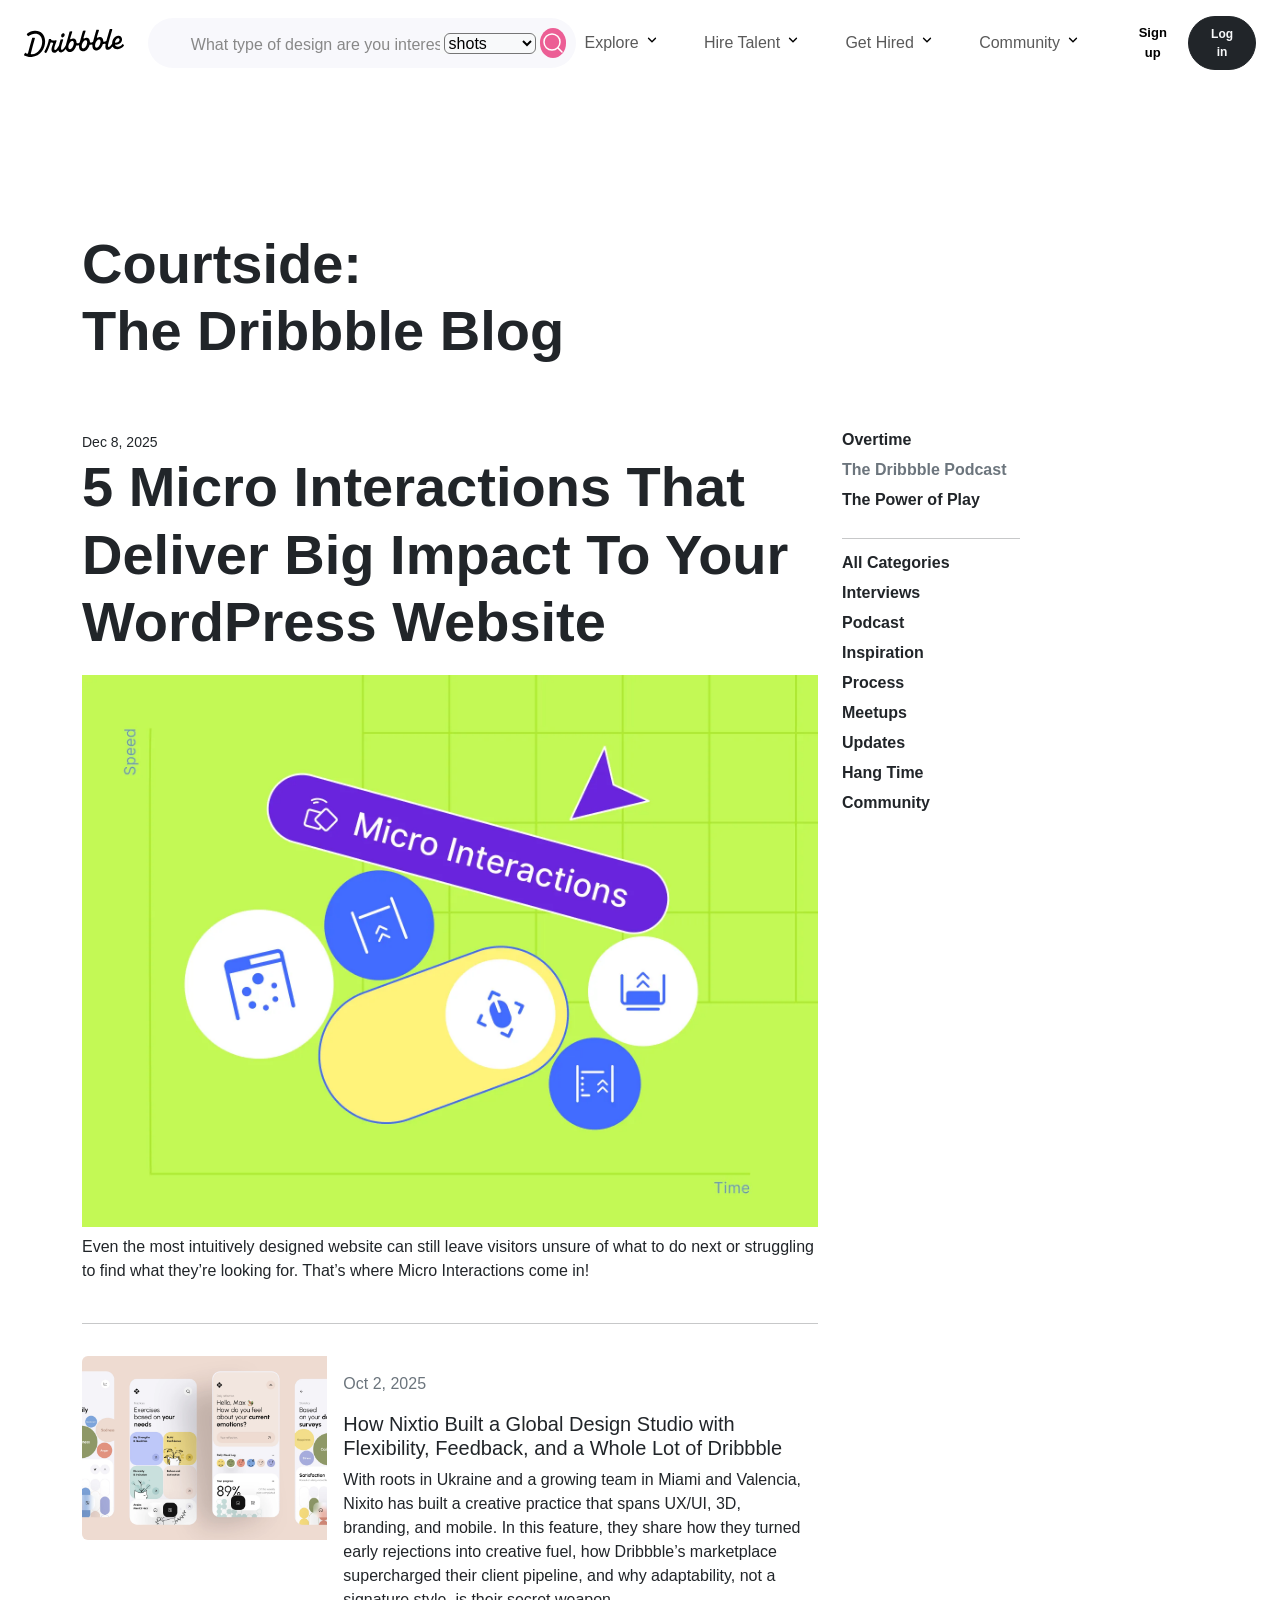
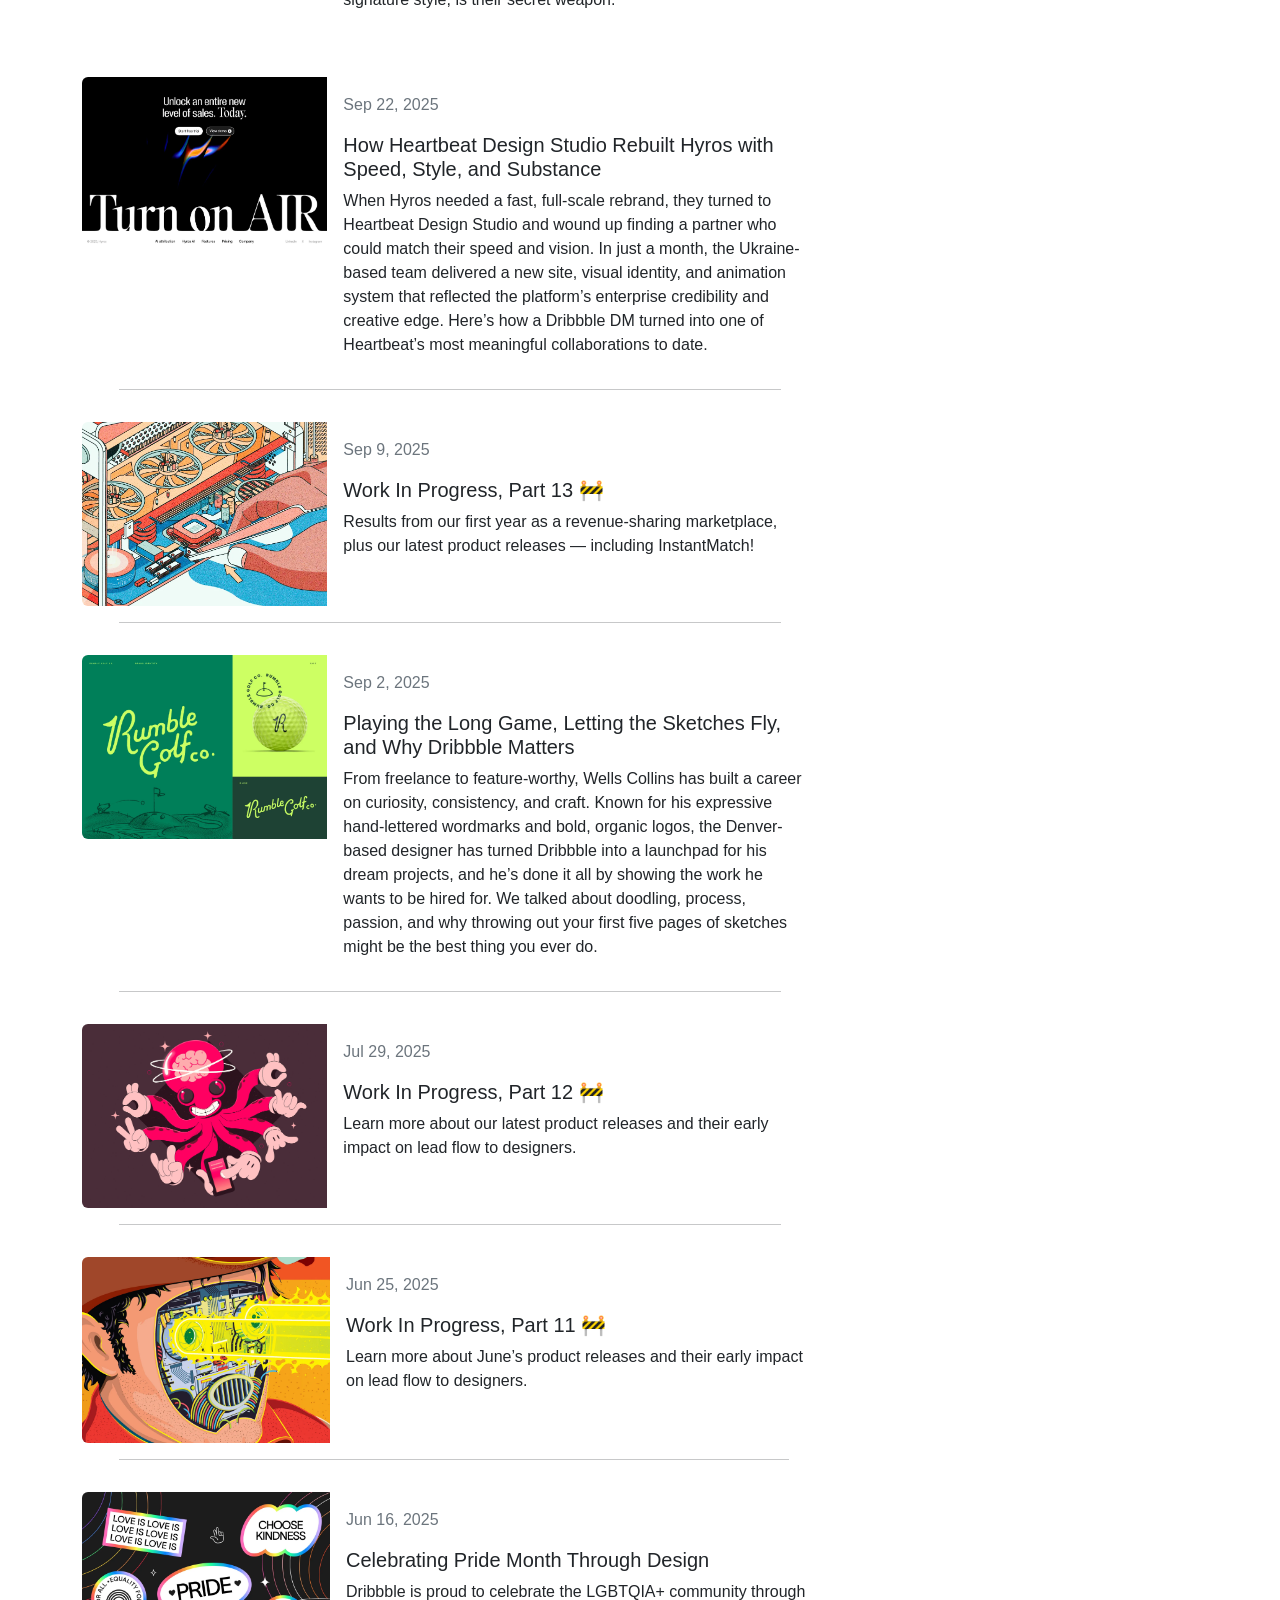
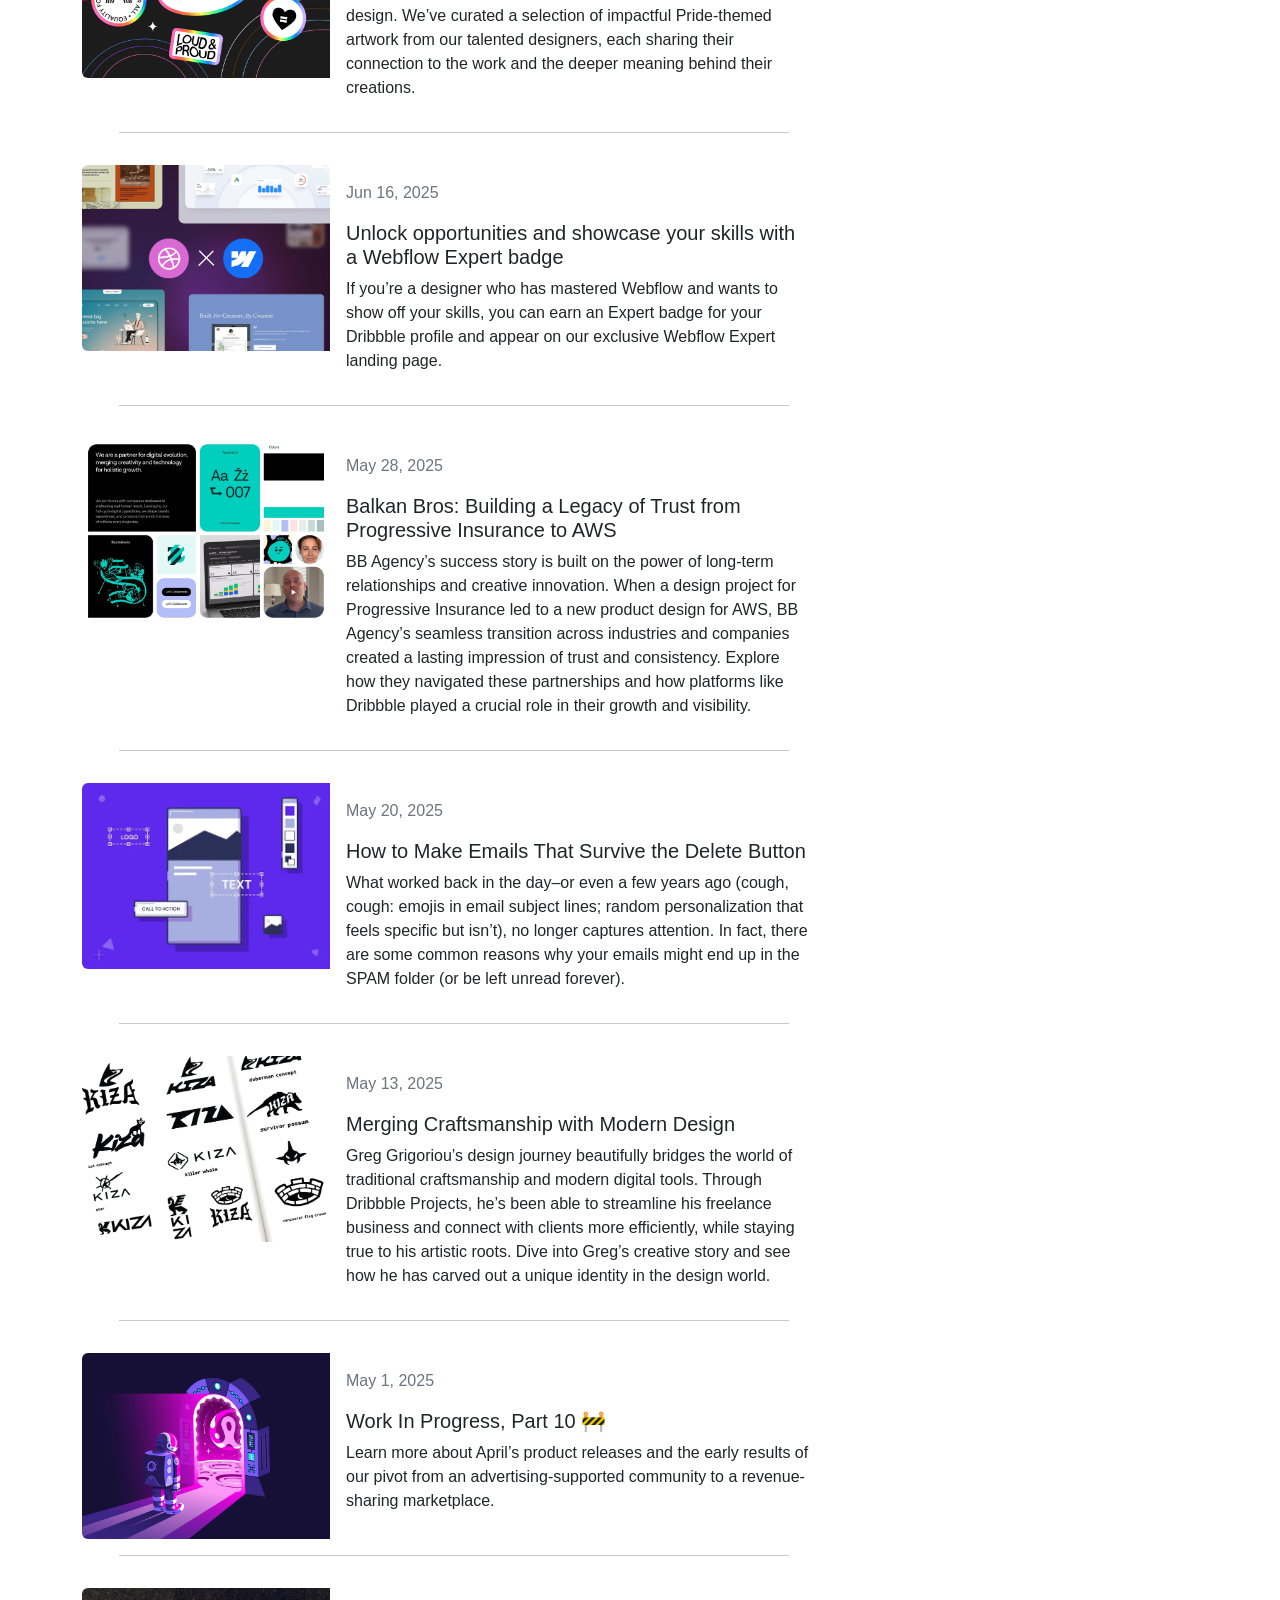
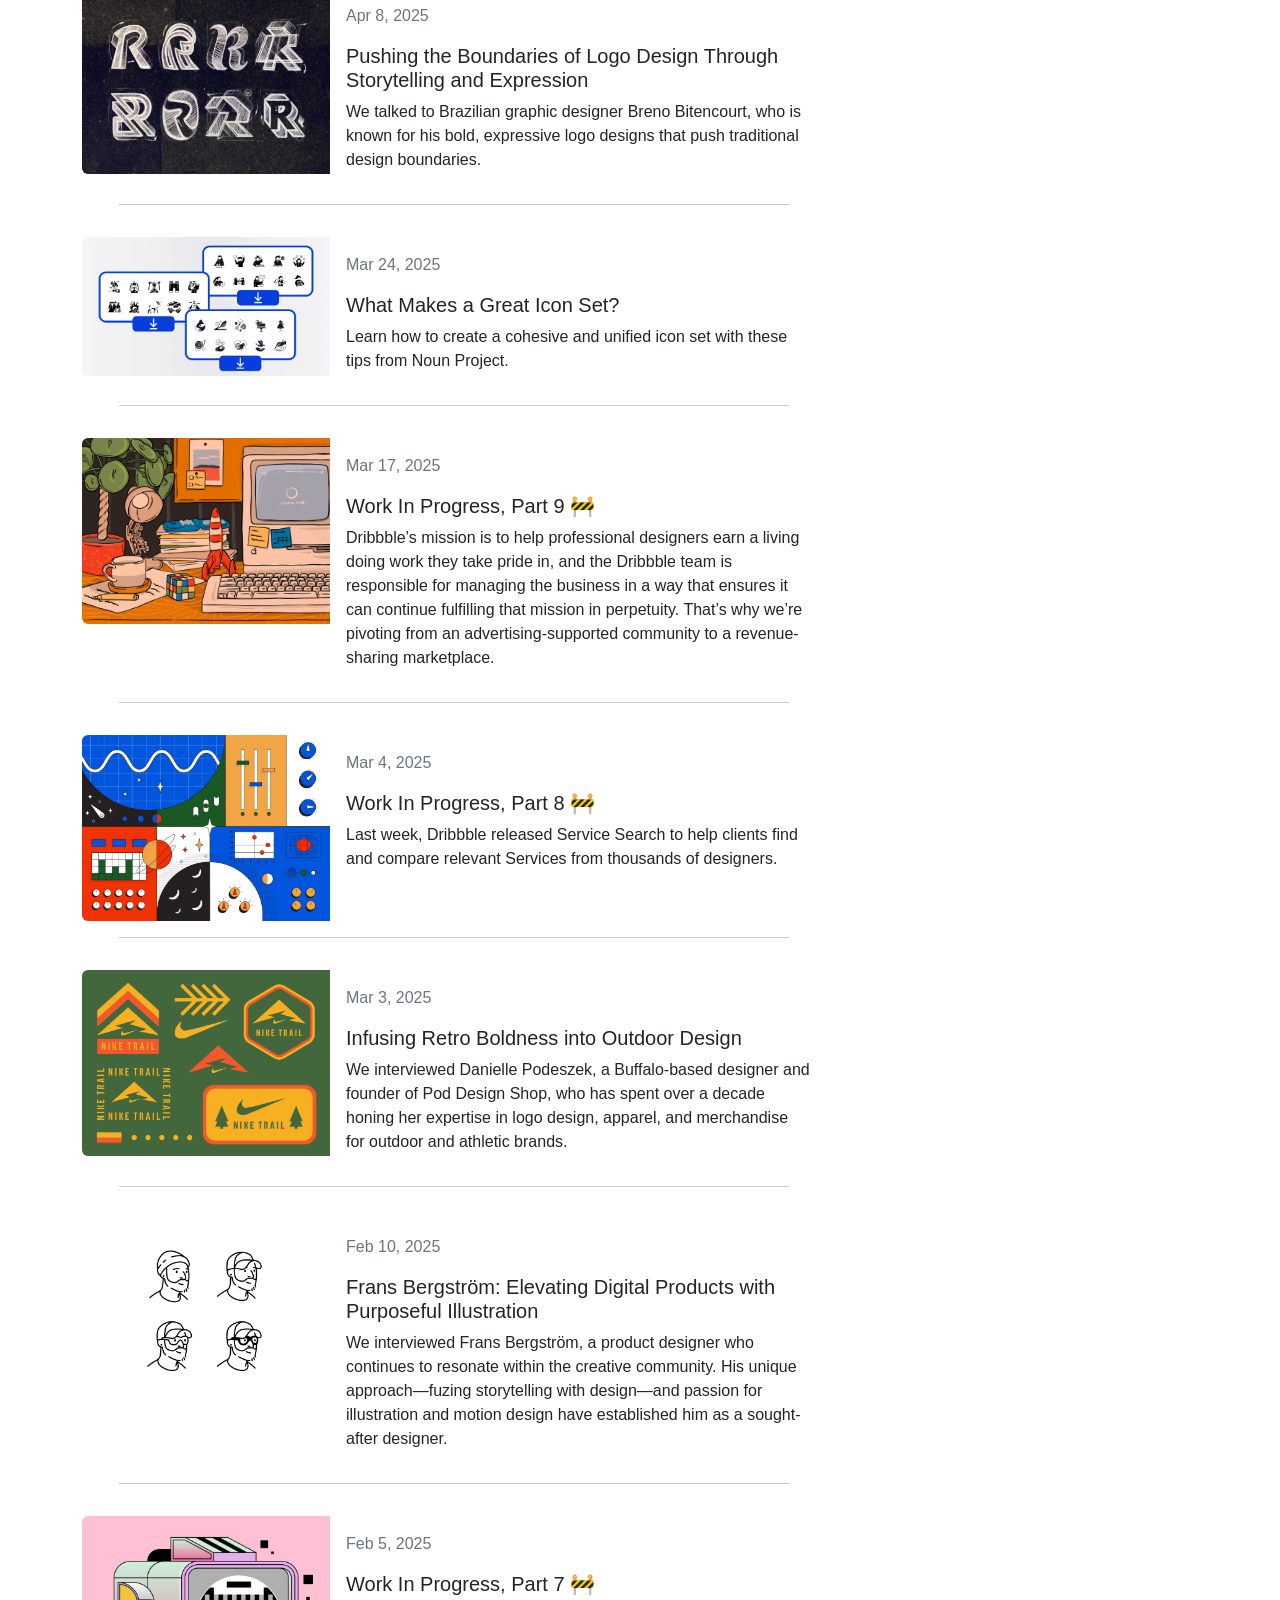
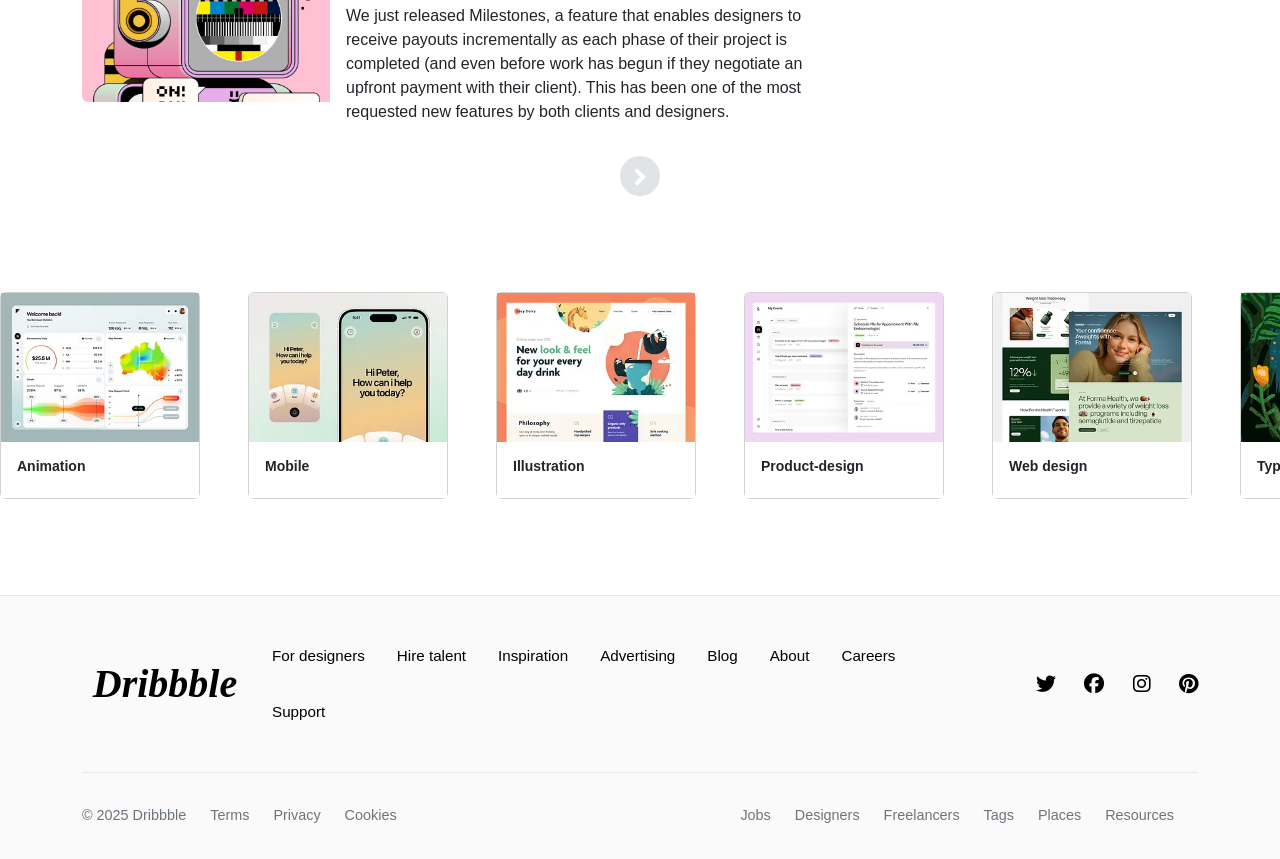
==== commit d3bdfb4d: "Blog navbar is done" ====
--- a/blog.html
+++ b/blog.html
@@ -18,7 +18,7 @@
 </head>
 <body>
     <!-- my navbar-->
-  <nav class="navbar navbar-expand-lg d-flex justify-content-between gap-2 px-4 py-3">
+   <nav class="navbar navbar-expand-lg d-flex justify-content-between gap-2 px-4 py-3">
         <div class="d-flex">
             <button class="navbar-toggler d-lg-none" type="button" data-bs-toggle="collapse" data-bs-target="#navbarSupportedContent" aria-controls="navbarSupportedContent" aria-expanded="false" aria-label="Toggle navigation" style="display: flex; flex-direction: column; justify-content: space-evenly; width: 3rem; height: 3rem;">
             <div style="background-color: black; border: 1px solid black; width:100%; height: 10%;"></div>
@@ -27,8 +27,27 @@
             </button>
             <a class="navbar-brand d-flex" href="index.html"><img src="images/logo.svg" alt="" width="100px"></a>
         </div> 
-        <a href="signin.html" class="btn btn-dark fw-bold rounded-pill text-light px-3 py-2 ms-auto d-lg-none" style="font-size: 12px;">Log in</a>
+         <a href="login.html" class="btn btn-dark fw-bold rounded-pill text-light px-3 py-2 ms-auto d-lg-none" style="font-size: 12px;">Log in</a>
             <div class="navbar-collapse collapse" id="navbarSupportedContent">
+                <div class="rounded-pill overflow-hidden position-relative d-none d-md-flex justify-content-between align-items-center" style=" width: 40%; background-color: #F8F8FC; padding: 10px;">
+                     <input class="" id="mainInput" type="text" placeholder="" style="background: none; border: none; outline: none; width: 76%; font-size: 13px; padding: 5px 18px;">
+                     <div class="position-absolute fake-placeholder"  style="left: 10%; top: 25%; text-align: start; width: 70%; line-height: 27px;"></div>
+                     <div class="d-none d-lg-flex bg-light" style="z-index: 2;">
+                        <select class="bg-light rounded pill mx-1" name="tab" id="tabs">
+                          <option value="shots" >
+                            <label for="shots">shots</label>
+                          </option>
+                          <option value="designers">
+                            <label for="designers">designers</label>
+                          </option>
+                          <option value="services">
+                            <label for="services">services</label>
+                          </option>
+                        </select>
+                        <img src="icons/iconamoon--arrow-down-2-light (2).svg" alt="">
+                     </div>
+                    <div class="rounded-circle d-flex align-items-center justify-content-center" style="width: 30px; height: 30px; z-index: 2; background-color: #EC5E95;"><img src="images/search-icon.svg" alt="" style="filter: invert(1);"></div>
+                </div>
                 <ul class="navbar-nav mb-2 mb-lg-0 pe-4">
                    <li class="nav-item dropdown">
                       <a class="nav-link dropdown-toggle" href="#" role="button" data-bs-toggle="dropdown" aria-expanded="false">
@@ -55,7 +74,7 @@
                       <a class="nav-link dropdown-toggle" href="#" role="button" data-bs-toggle="dropdown" aria-expanded="false">
                           Hire Talent
                       </a>
-                      <div class="dropdown-menu w-100 w-lg-700 p-4 shadow-lg border-0 rounded-4 mt-2" style="border-radius: 16px !important;box-shadow: 0 10px 40px rgba(0,0,0,0.10) !important;">
+                      <div class="dropdown-menu w-100 w-lg-700 p-4 border-0 rounded-4 mt-2">
                           <div class="row g-4">
                               <div class="col-12 col-lg-6 btn-div d-flex">
                                   <div class="me-3 fs-3"><img src="images/gemini-menubook.svg" alt="" sizes="20px"></div>
@@ -96,13 +115,14 @@
                   </div>
                   </li>
                 </ul>
+                
                 <!-- get hired  -->
                  <ul class=" navbar-nav mb-2 mb-lg-0 pe-4">
                      <li class="nav-item dropdown">
                   <a class="nav-link dropdown-toggle" href="#" role="button" data-bs-toggle="dropdown" aria-expanded="false">
                       Get Hired
                   </a>
-                  <div class="dropdown-menu p-4 w-100 w-lg-700 border-0 rounded-4 mt-2" style=" box-shadow: 0 10px 40px rgba(0,0,0,0.10) !important;">
+                  <div class="dropdown-menu p-4 w-100 w-lg-700 border-0 rounded-4 mt-2">
                       <div class="row g-4">
                           <div class="col-12 col-lg-6 d-flex btn-div">
                               <div class="me-3 fs-3"><img src="images/menubook.svg" alt="" sizes="20px"></div>
@@ -160,7 +180,7 @@
                         Community
                     </a>
                   
-                    <div class=" dropdown-menu w-100 w-lg-400 p-4 shadow-lg border-0 rounded-4 mt-2" style="border-radius: 16px !important;box-shadow: 0 10px 40px rgba(0,0,0,0.10) !important;">
+                    <div class=" dropdown-menu w-100 w-lg-400 p-4 border-0 rounded-4 mt-2">
                         <div class="row g-4">
                             <div class="col-12 d-flex btn-div btn">
                                 <div class="me-3 fs-3"><img src="images/layout-svg.svg" alt="" sizes="20px"></div>
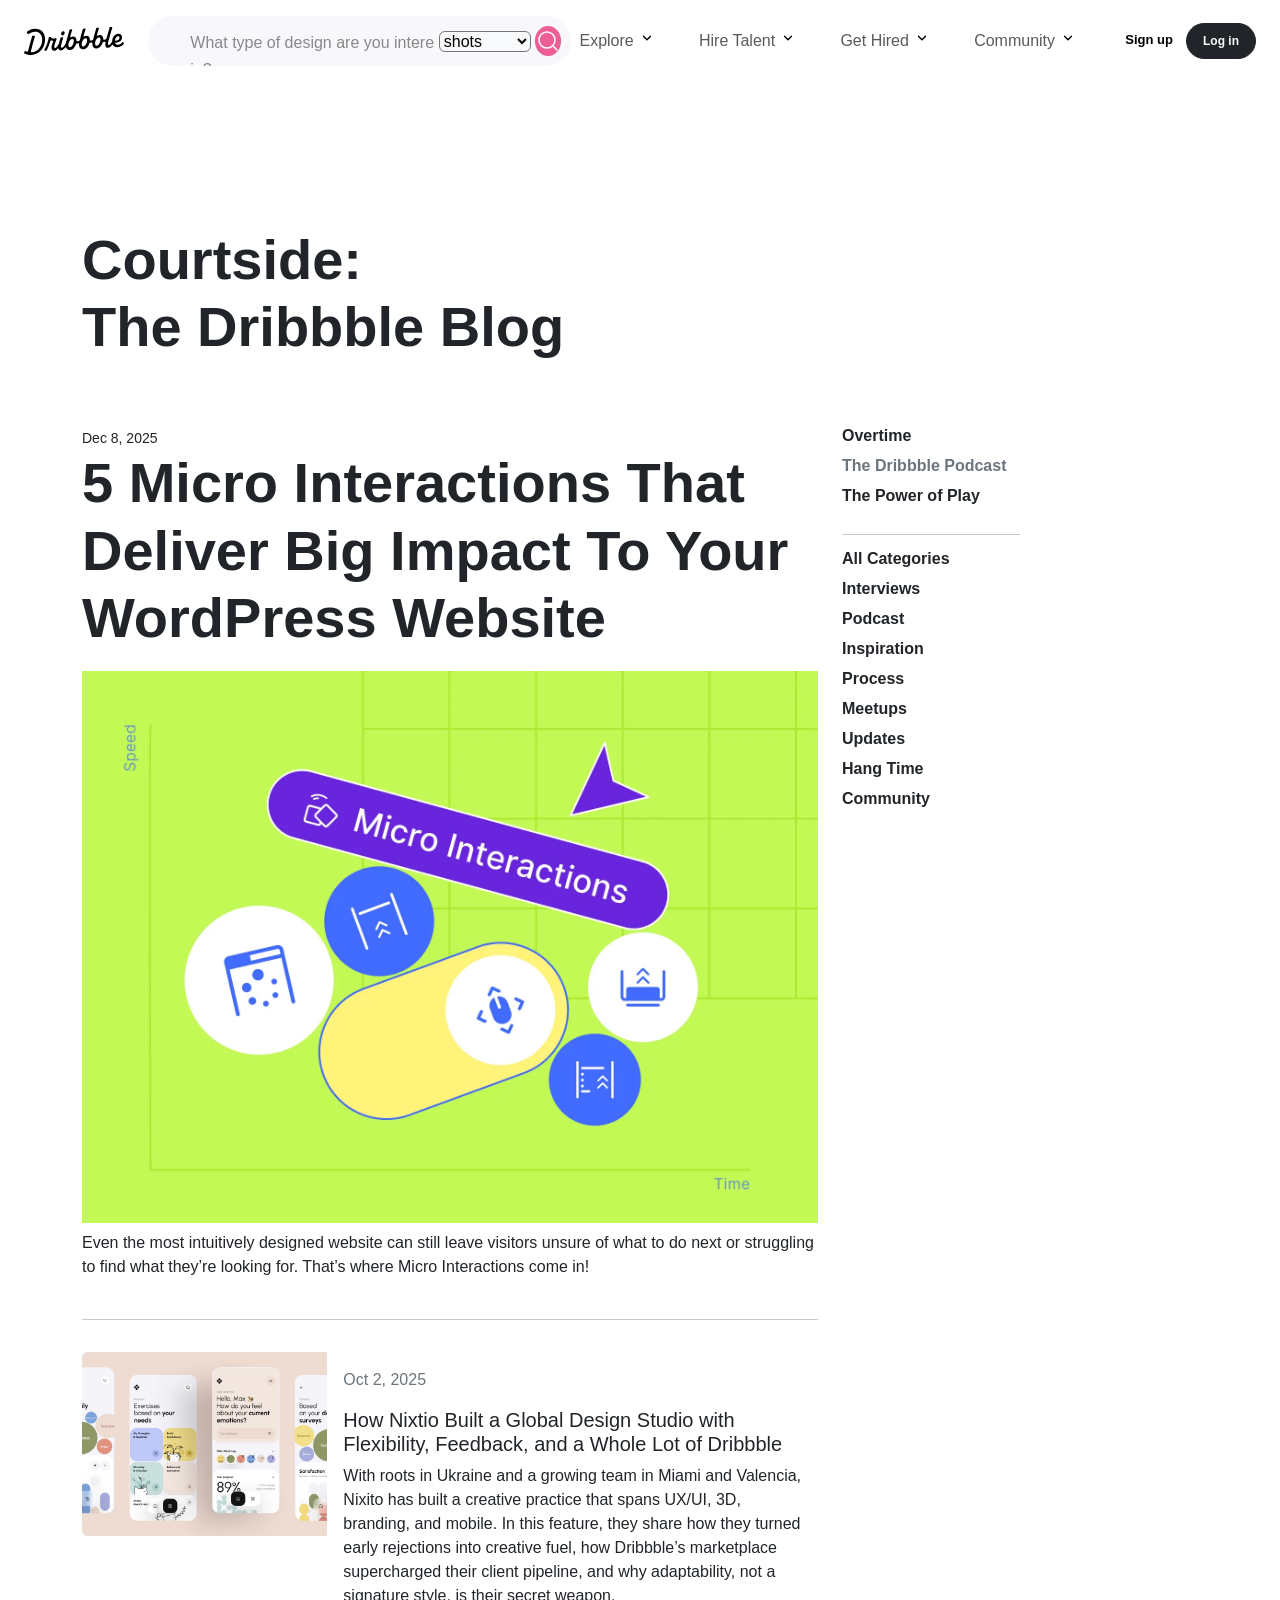
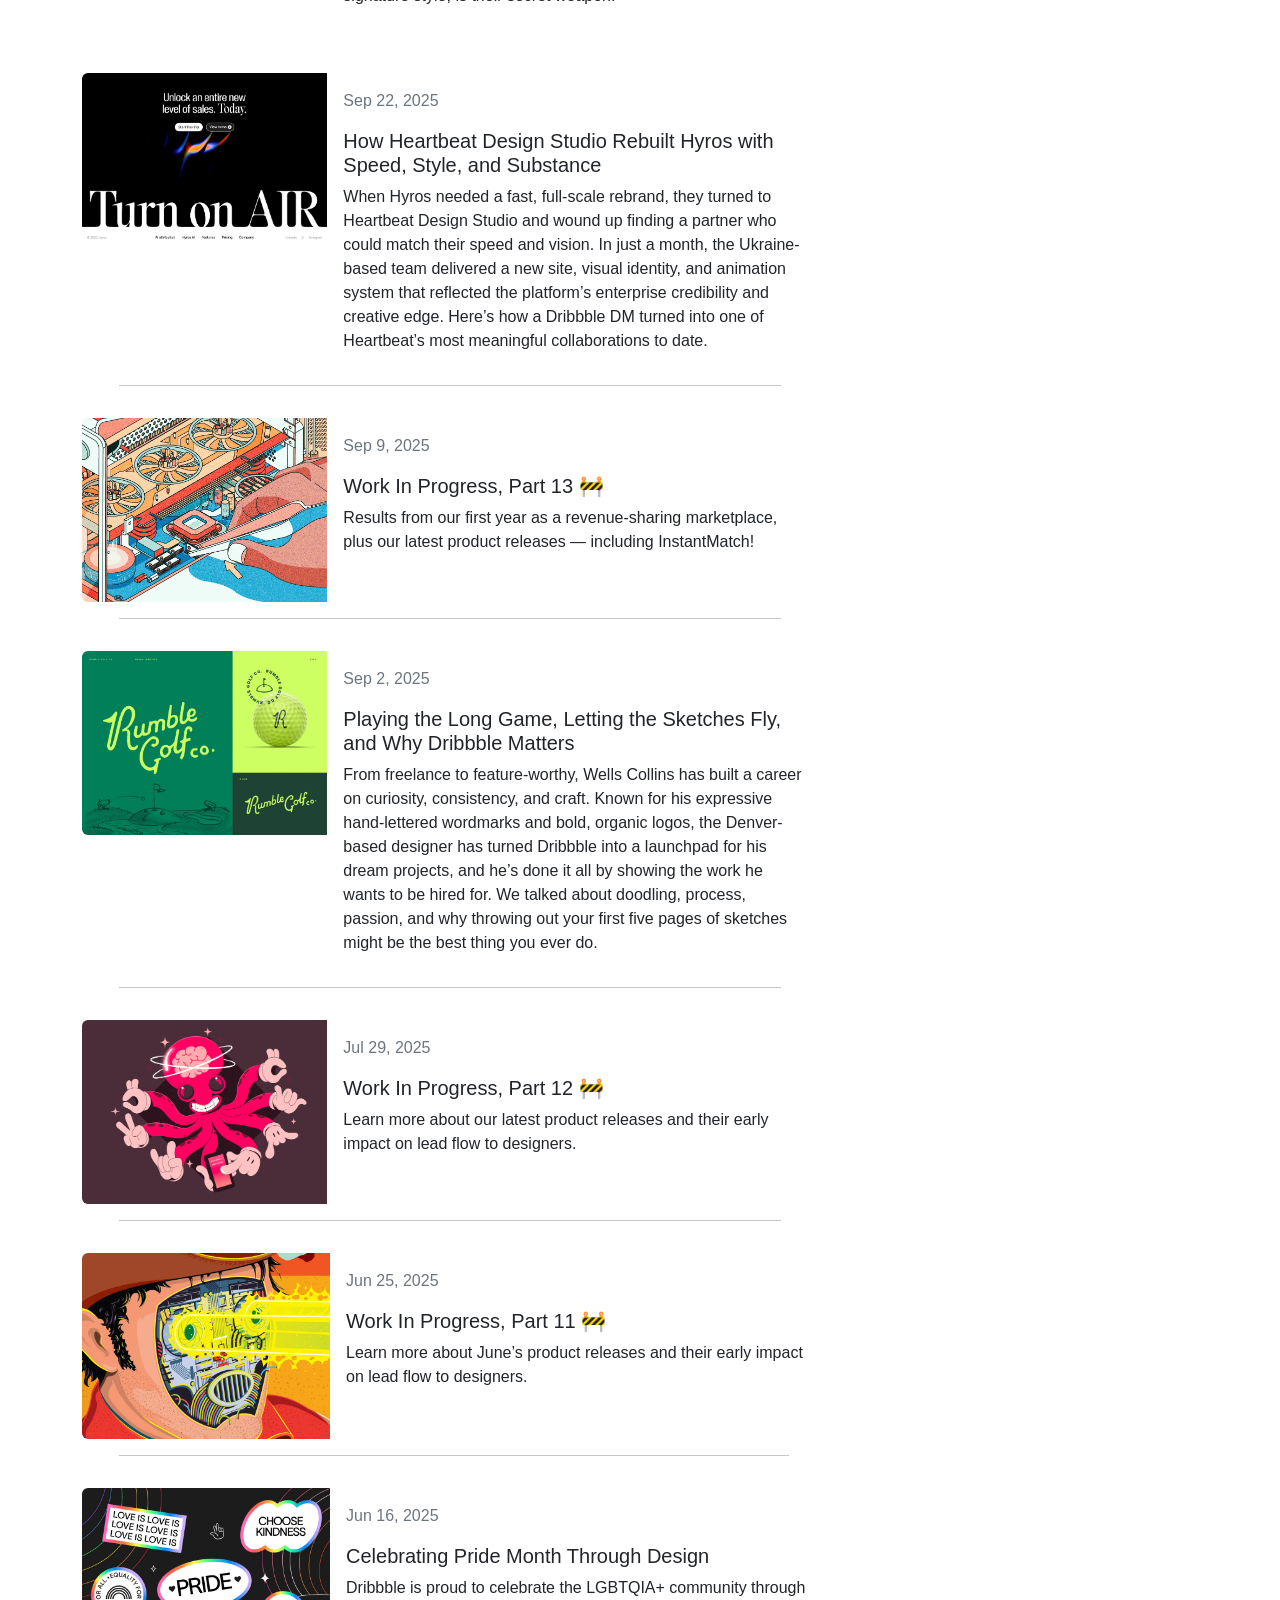
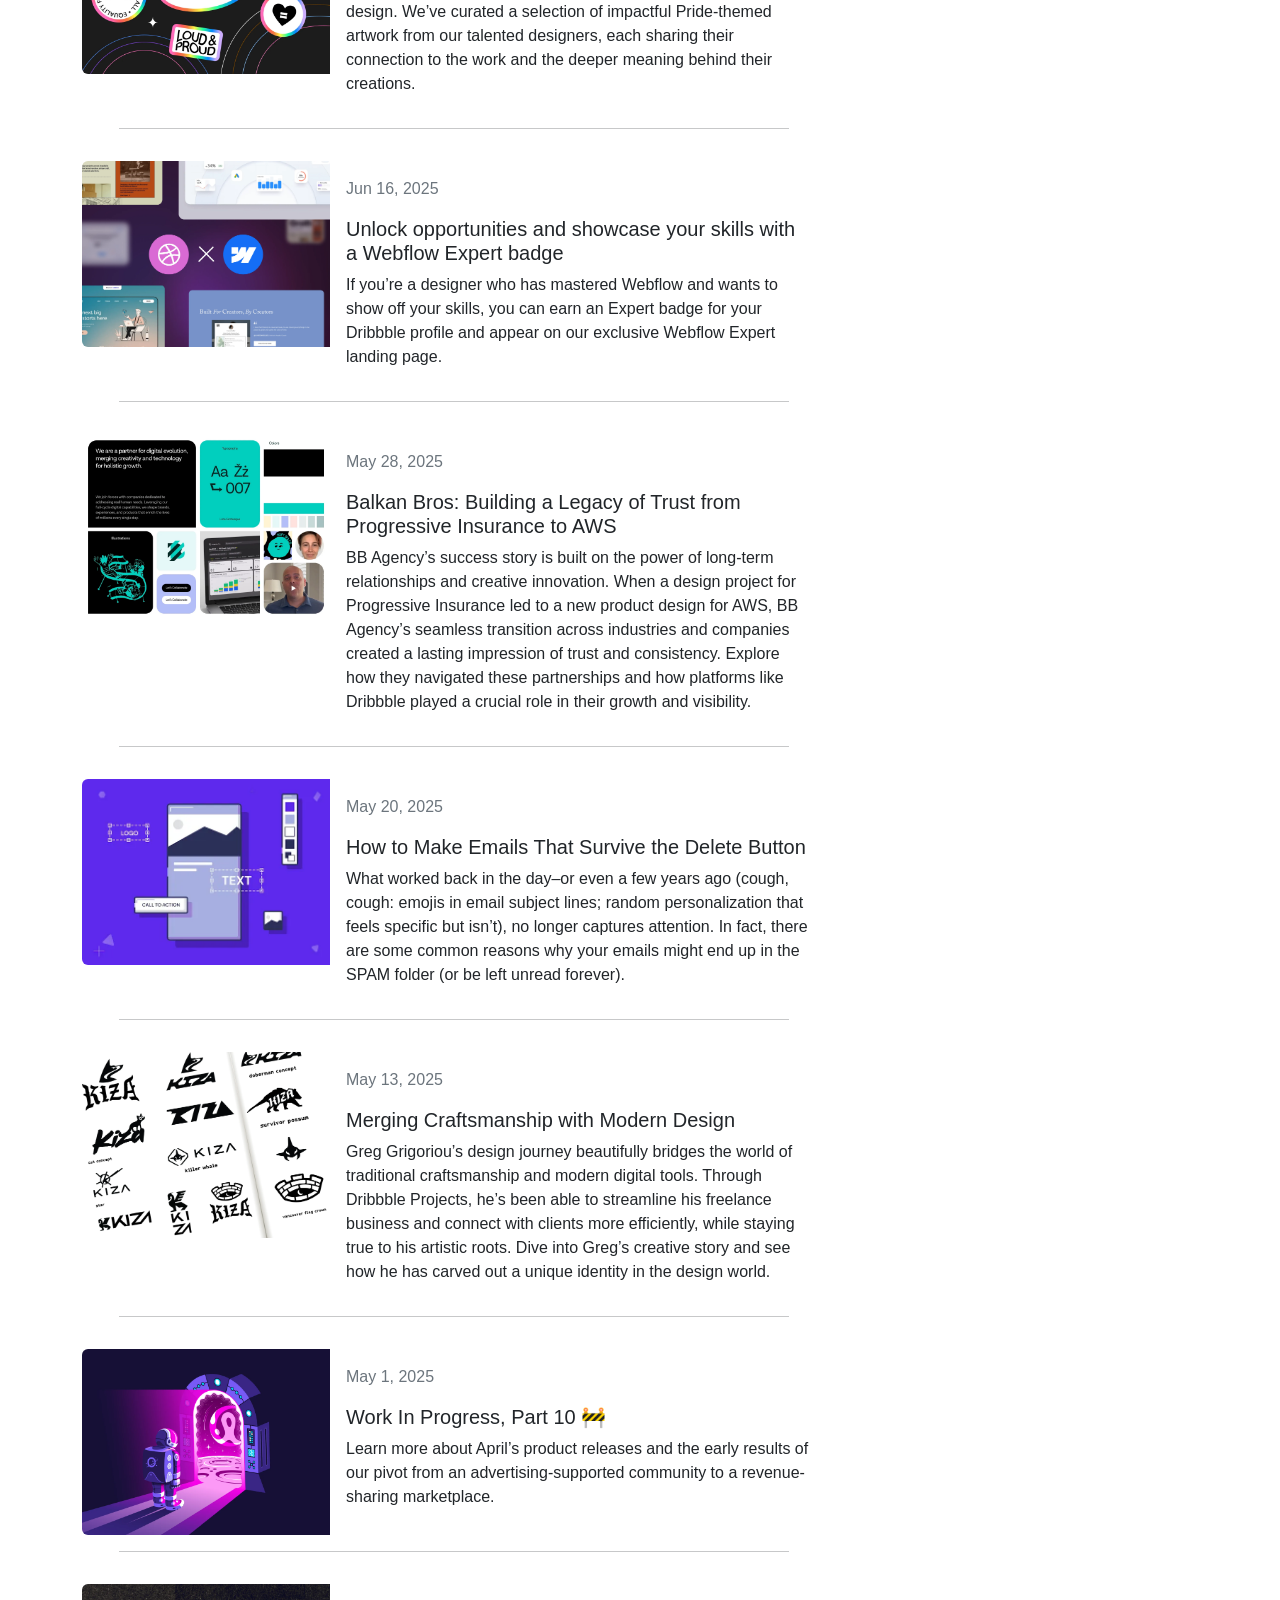
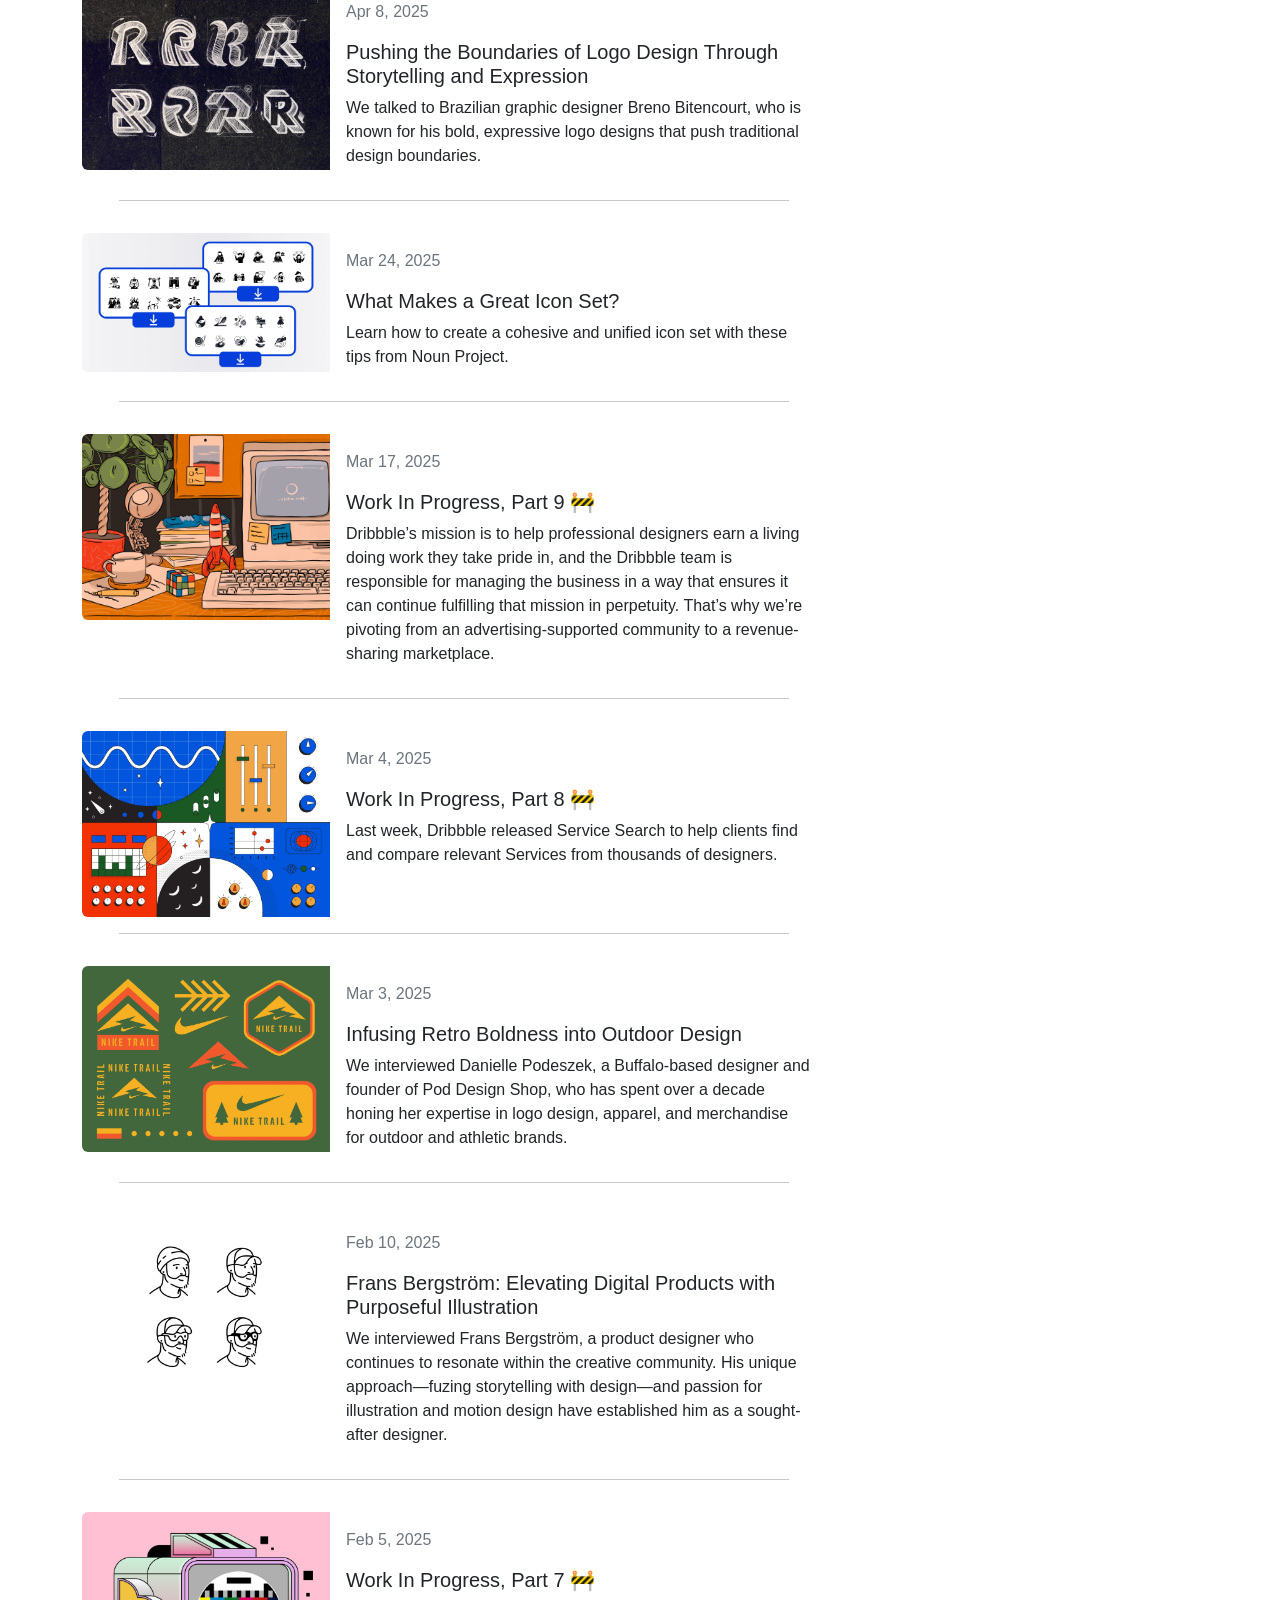
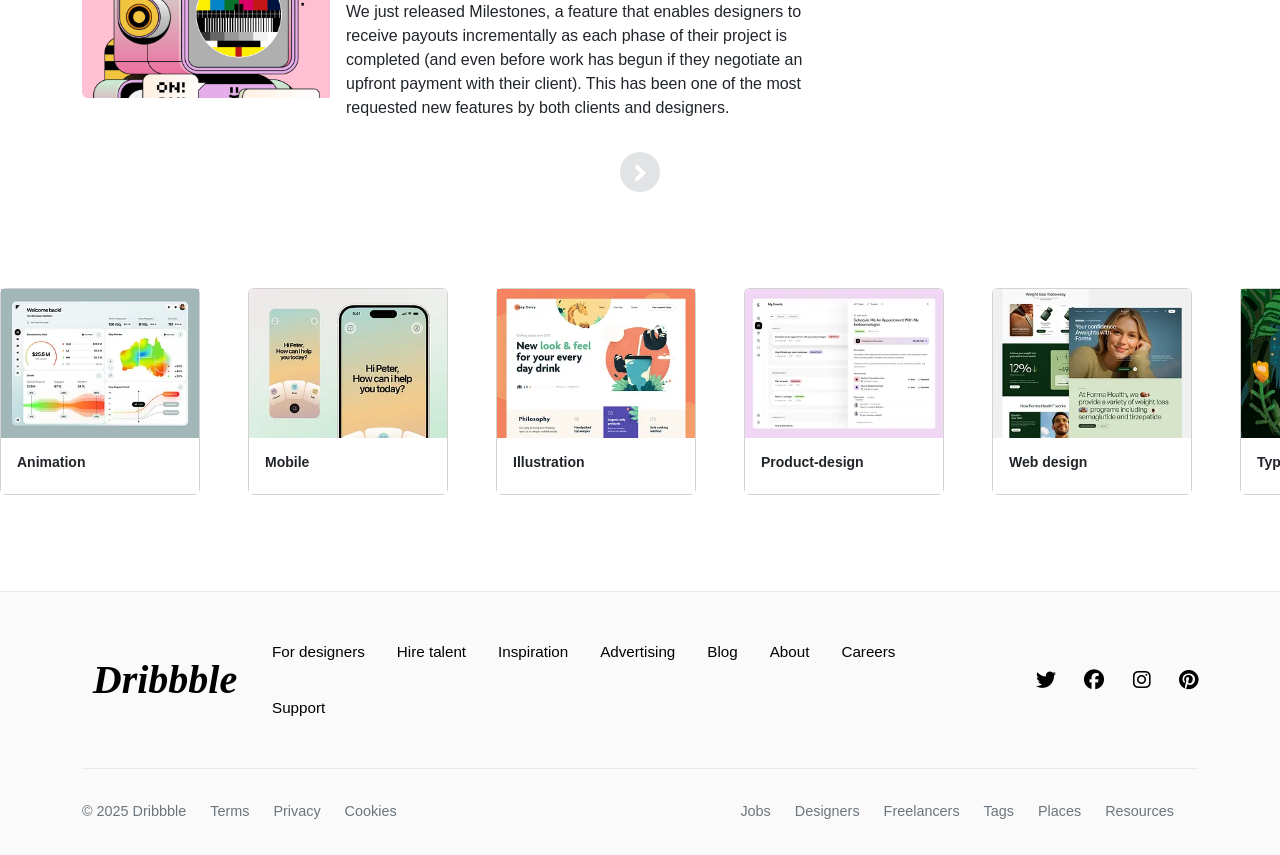
==== commit cd672555: "Blog as been remodify" ====
--- a/blog.html
+++ b/blog.html
@@ -18,6 +18,7 @@
 </head>
 <body>
     <!-- my navbar-->
+<header>
    <nav class="navbar navbar-expand-lg d-flex justify-content-between gap-2 px-4 py-3">
         <div class="d-flex">
             <button class="navbar-toggler d-lg-none" type="button" data-bs-toggle="collapse" data-bs-target="#navbarSupportedContent" aria-controls="navbarSupportedContent" aria-expanded="false" aria-label="Toggle navigation" style="display: flex; flex-direction: column; justify-content: space-evenly; width: 3rem; height: 3rem;">
@@ -29,7 +30,7 @@
         </div> 
          <a href="login.html" class="btn btn-dark fw-bold rounded-pill text-light px-3 py-2 ms-auto d-lg-none" style="font-size: 12px;">Log in</a>
             <div class="navbar-collapse collapse" id="navbarSupportedContent">
-                <div class="rounded-pill overflow-hidden position-relative d-none d-md-flex justify-content-between align-items-center" style=" width: 40%; background-color: #F8F8FC; padding: 10px;">
+                <div class="rounded-pill overflow-hidden w-100 w-md-40 position-relative  d-flex justify-content-between align-items-center" style="  background-color: #F8F8FC; padding: 10px;">
                      <input class="" id="mainInput" type="text" placeholder="" style="background: none; border: none; outline: none; width: 76%; font-size: 13px; padding: 5px 18px;">
                      <div class="position-absolute fake-placeholder"  style="left: 10%; top: 25%; text-align: start; width: 70%; line-height: 27px;"></div>
                      <div class="d-none d-lg-flex bg-light" style="z-index: 2;">
@@ -223,12 +224,35 @@
                     <li style="font-size: 16px; font-weight: 600; color: #EA4C89;">Start Project Brief</li>
                 </ul>
             <div class="d-flex ms-auto d-none d-lg-flex">
-                <a class="btn fw-bold" style="color: black; font-size: small; btn:hover{color: #3D3D4E;}" type="submit" href="signup.html">Sign up</a>
-                <a href="login.html" class="btn btn-dark fw-bold rounded-pill text-light px-3 py-2" style="font-size: 12px;">Log in</a>
+                <a class="btn fw-bold" style="color: black; font-size: small; btn:hover{color: #3D3D4E;}" type="submit" href="signup.html">Sign&nbsp;up</a>
+                <a href="login.html" class="btn btn-dark fw-bold rounded-pill text-light px-3 py-2" style="font-size: 12px;">Log&nbsp;in</a>
             </div>
         </div>
        
-</nav>
+  </nav>
+                    <input type="radio" name="tab" id="shots" checked>
+                    <input type="radio" name="tab" id="designers">
+                    <input type="radio" name="tab" id="services">
+              <div class="rounded-pill overflow-hidden position-relative d-flex d-md-none justify-content-between align-items-center" style=" width: 100%; background-color: #F8F8FC; padding: 10px;">
+                     <input class="" id="mainInput" type="text" placeholder="" style="background: none; border: none; outline: none; width: 76%; font-size: 13px; padding: 5px 18px;">
+                     <div class="position-absolute fake-placeholder"  style="left: 10%; top: 25%; text-align: start; width: 70%; line-height: 27px;"></div>
+                     <div class="d-none d-lg-flex bg-light" style="z-index: 2;">
+                        <select class="bg-light rounded pill mx-1" name="tab" id="tabs">
+                          <option value="shots" >
+                            <label for="shots">shots</label>
+                          </option>
+                          <option value="designers">
+                            <label for="designers">designers</label>
+                          </option>
+                          <option value="services">
+                            <label for="services">services</label>
+                          </option>
+                        </select>
+                        <img src="icons/iconamoon--arrow-down-2-light (2).svg" alt="">
+                     </div>
+                    <div class="rounded-circle d-flex align-items-center justify-content-center" style="width: 30px; height: 30px; z-index: 2; background-color: #EC5E95;"><img src="images/search-icon.svg" alt="" style="filter: invert(1);"></div>
+                </div>
+</header>
 
     <main class=" container-fluid container-lg">
       <div class="row mt-5 pt-5">
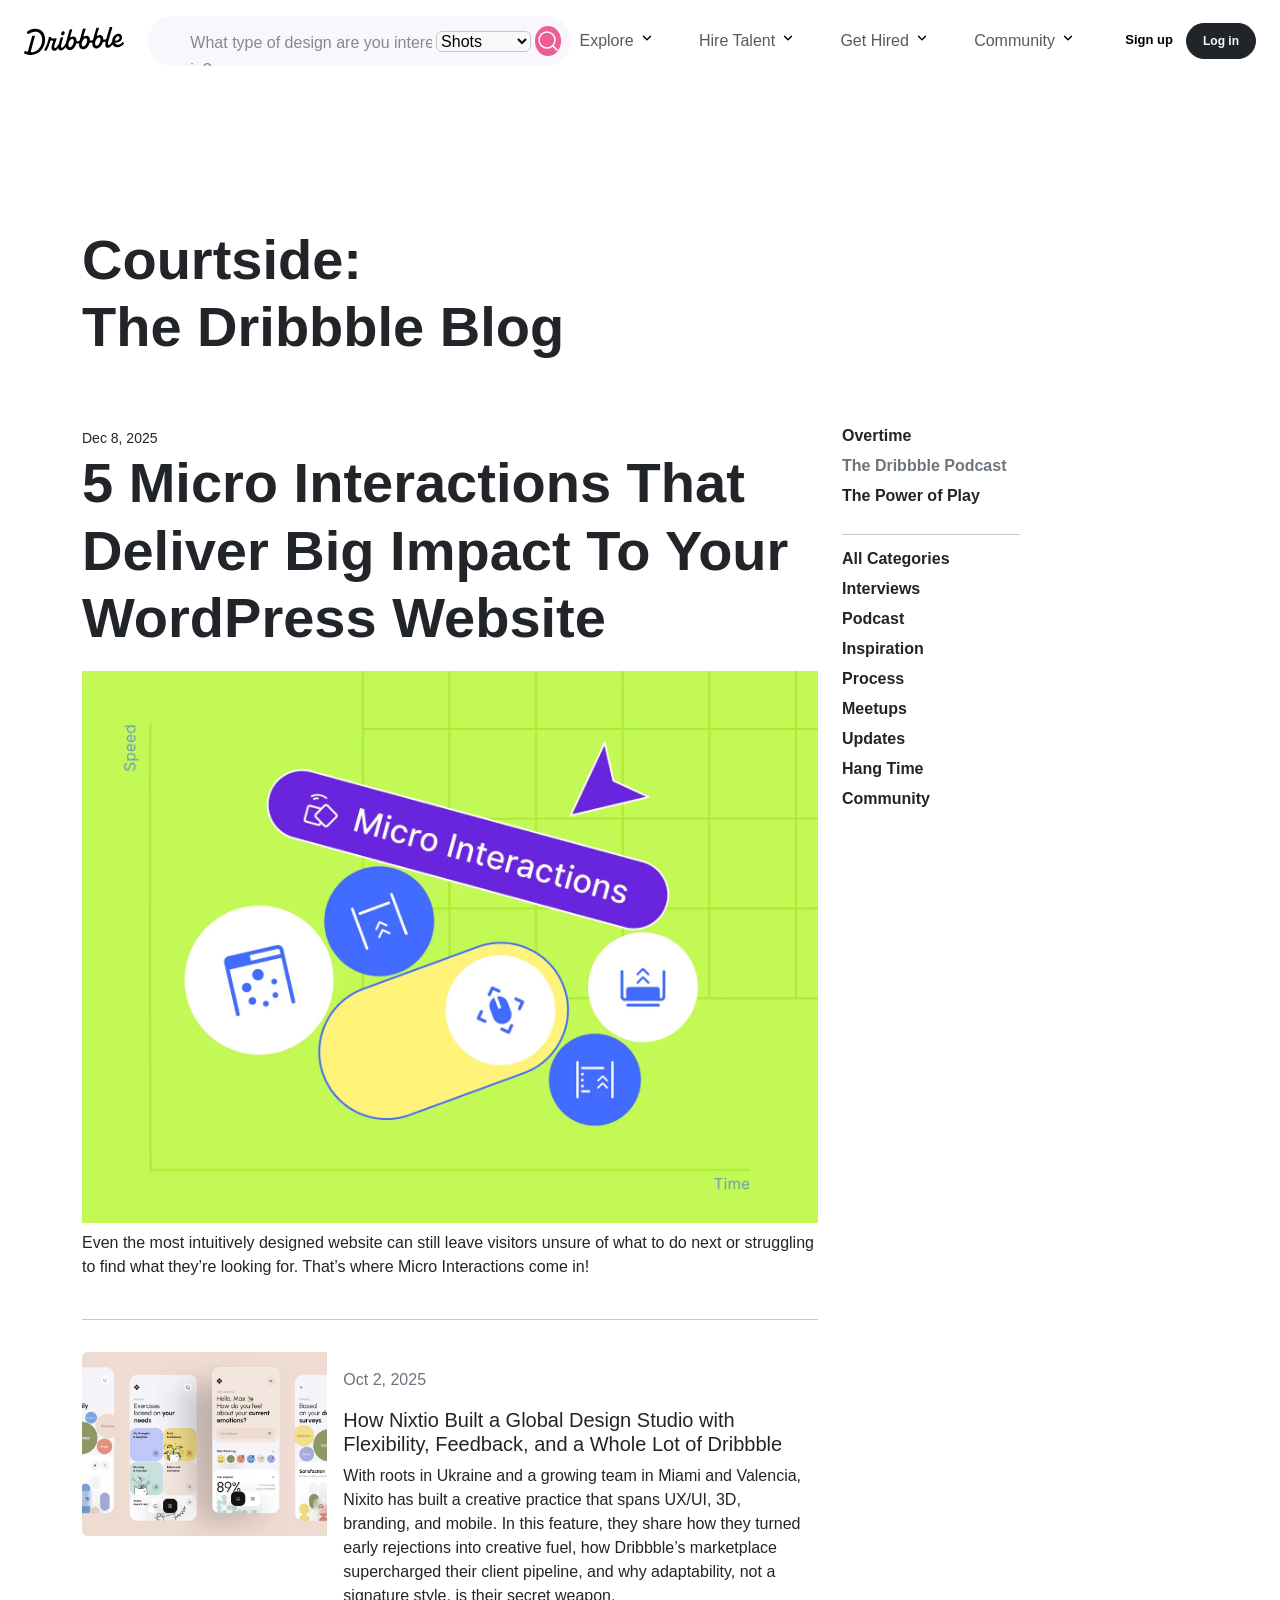
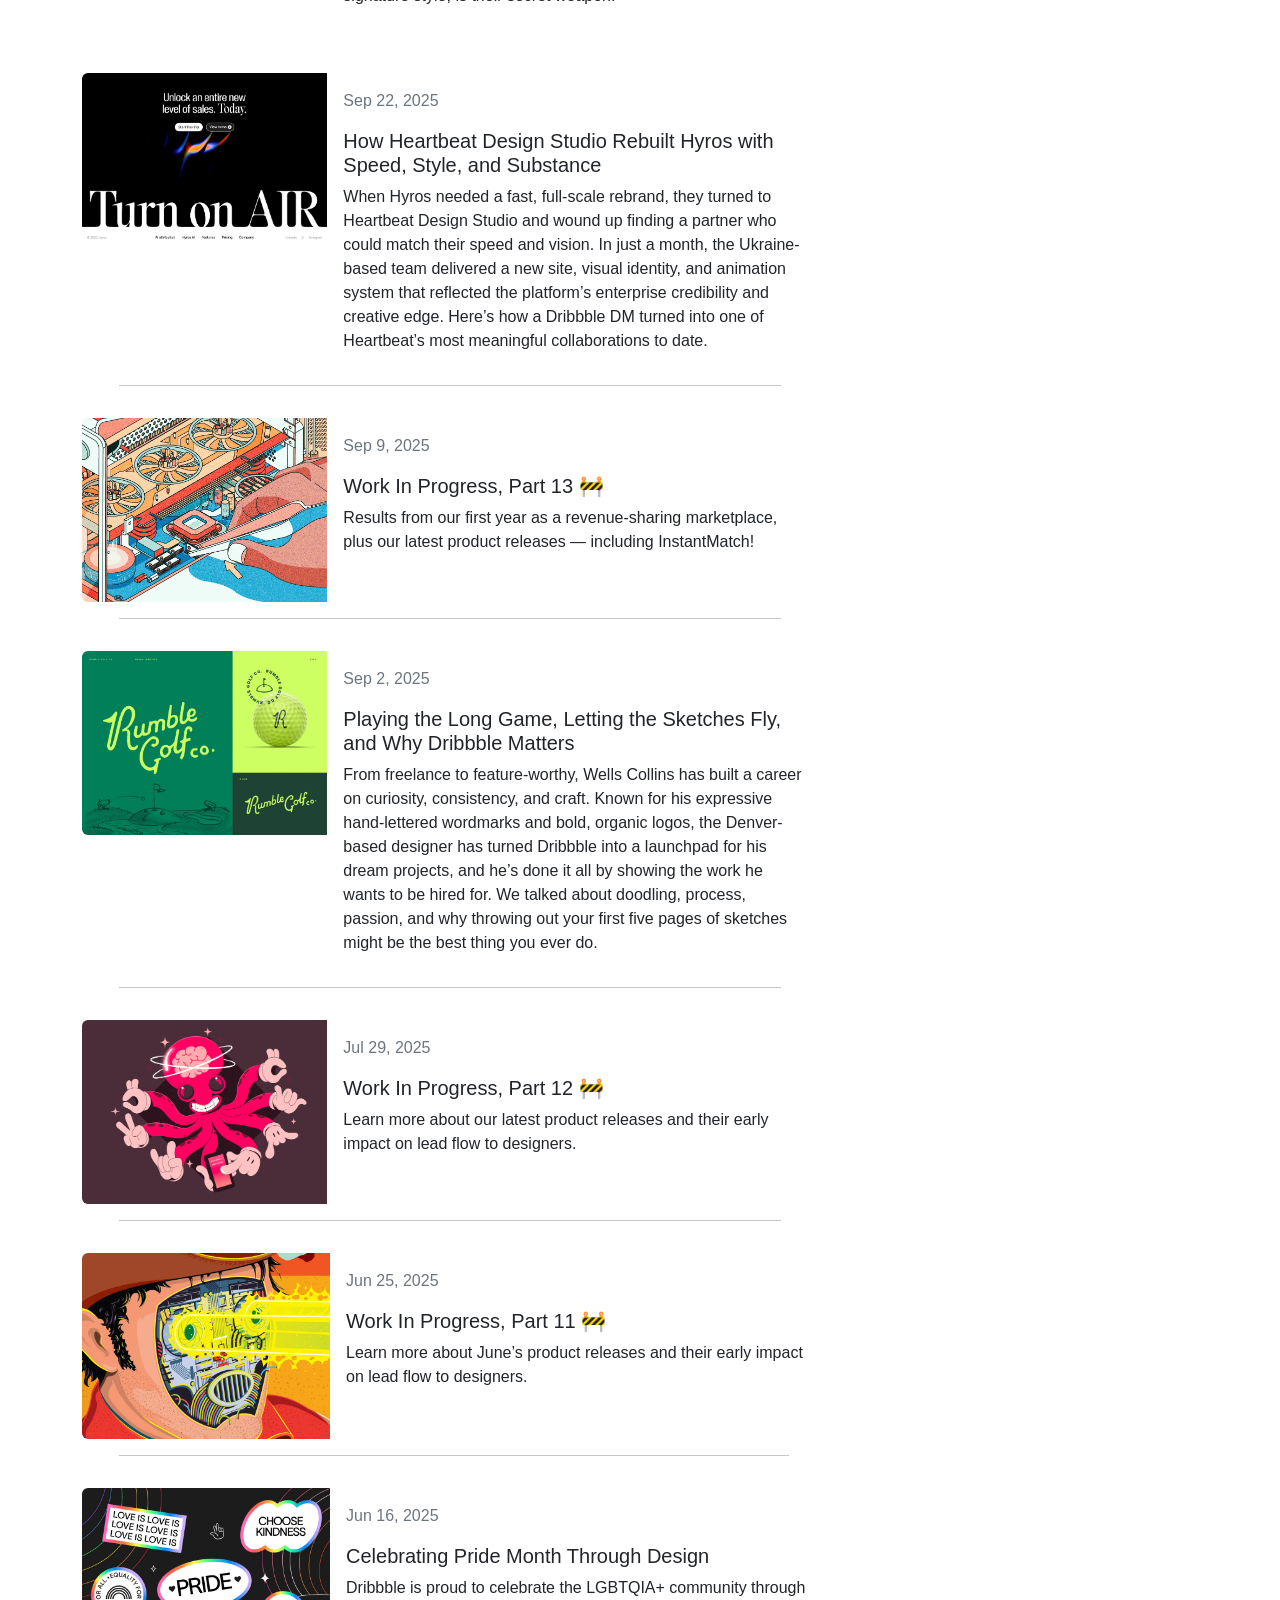
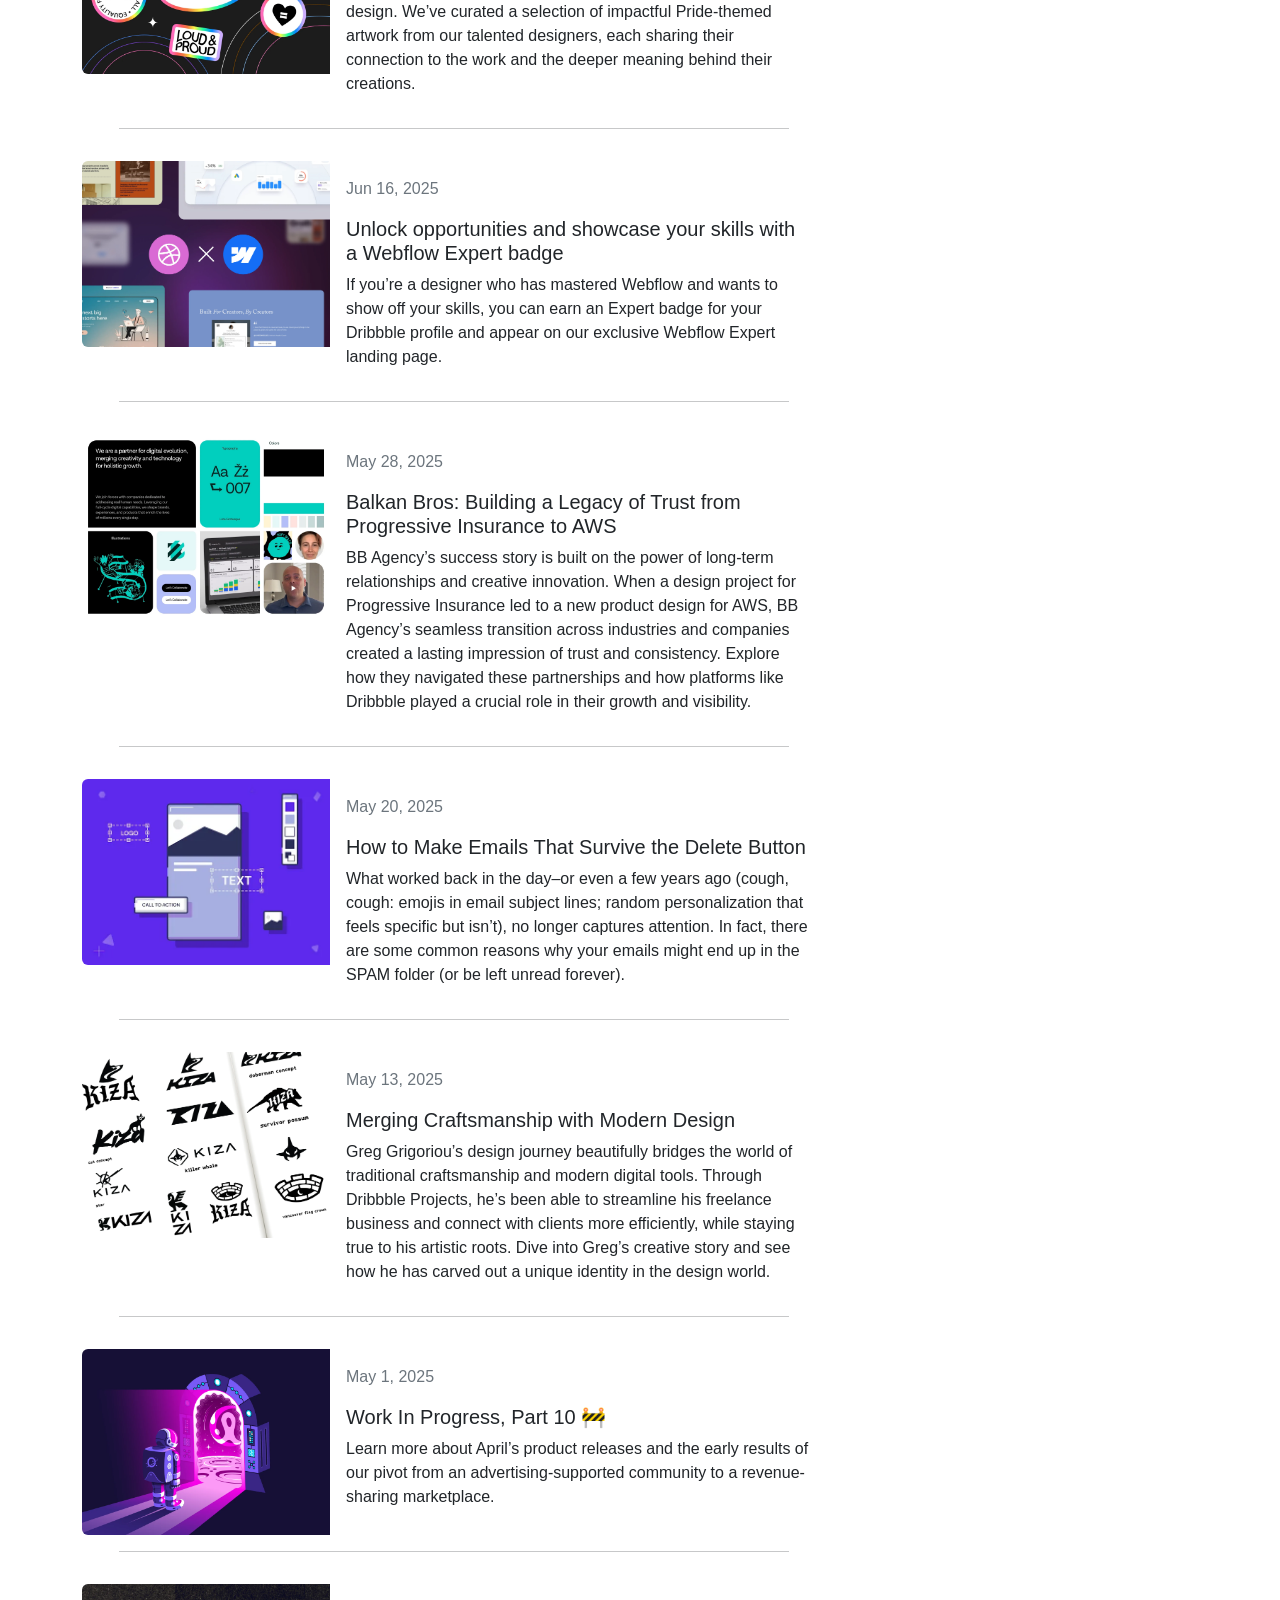
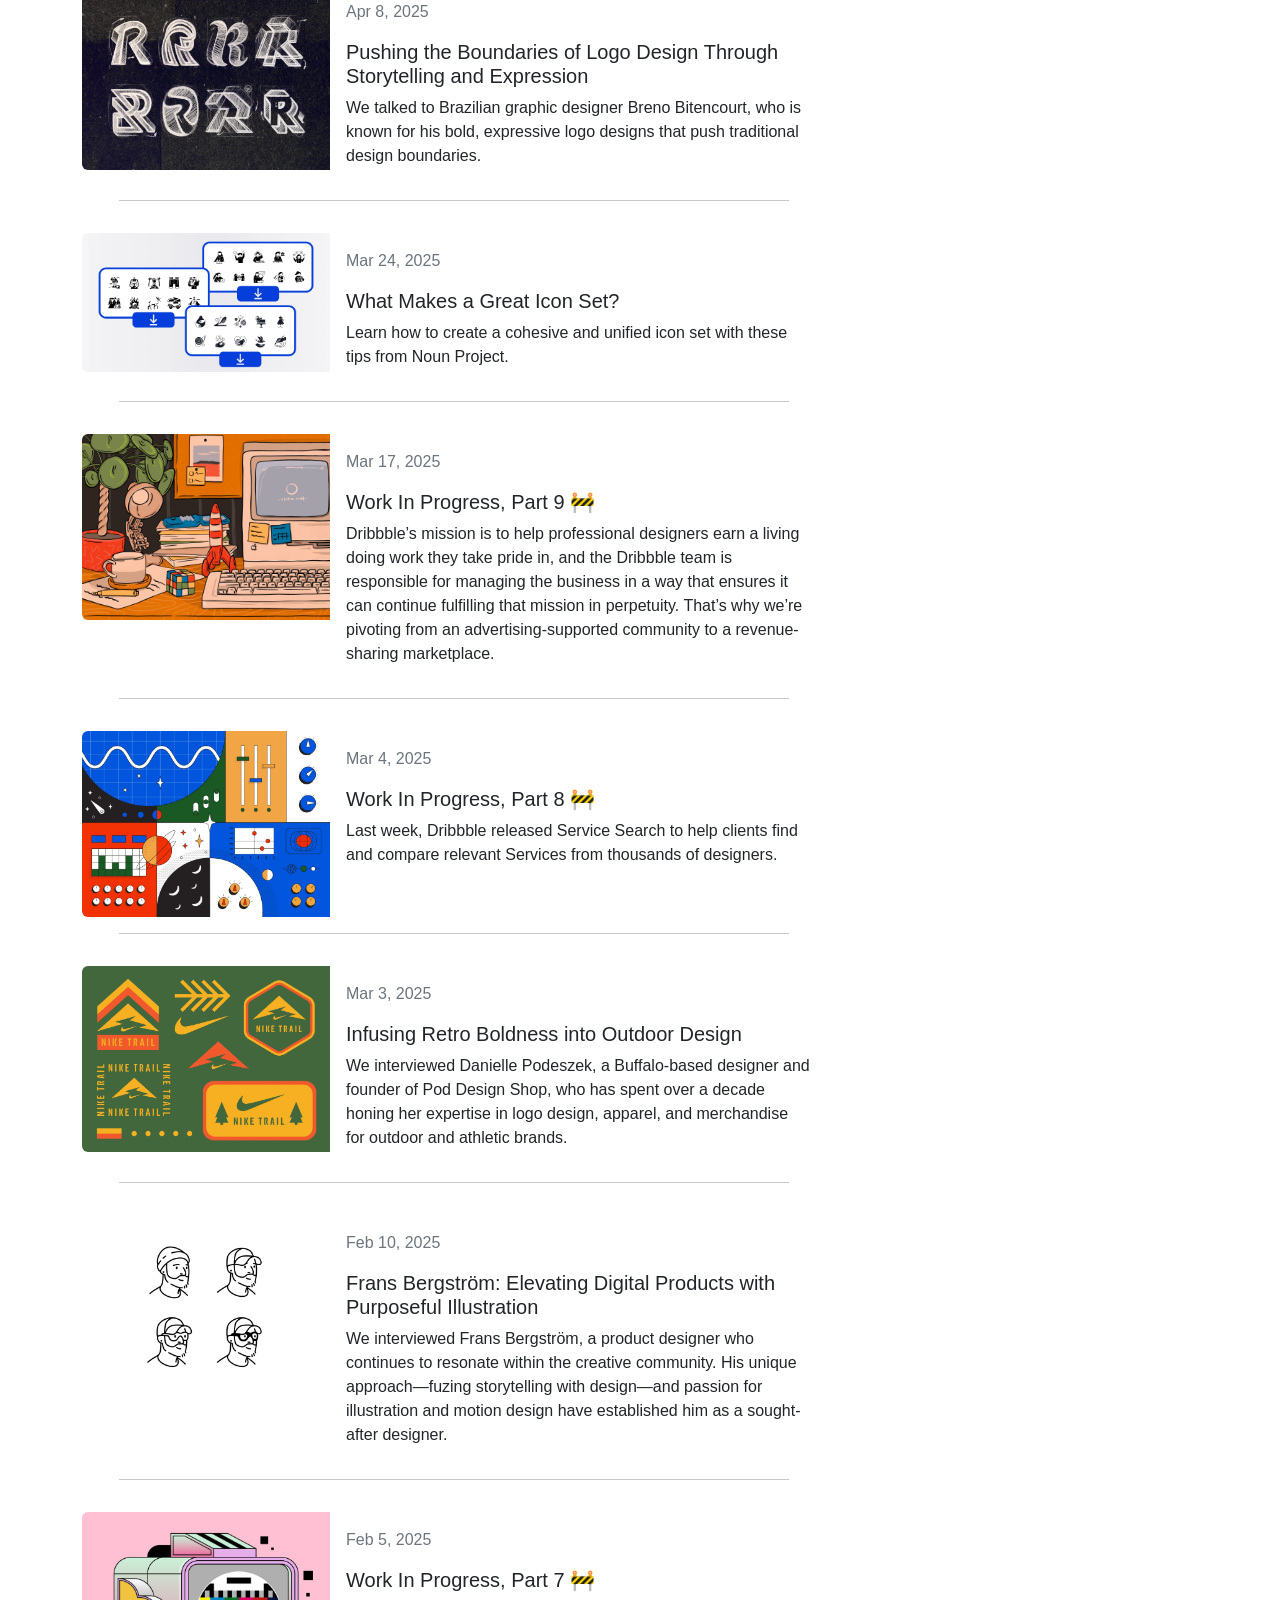
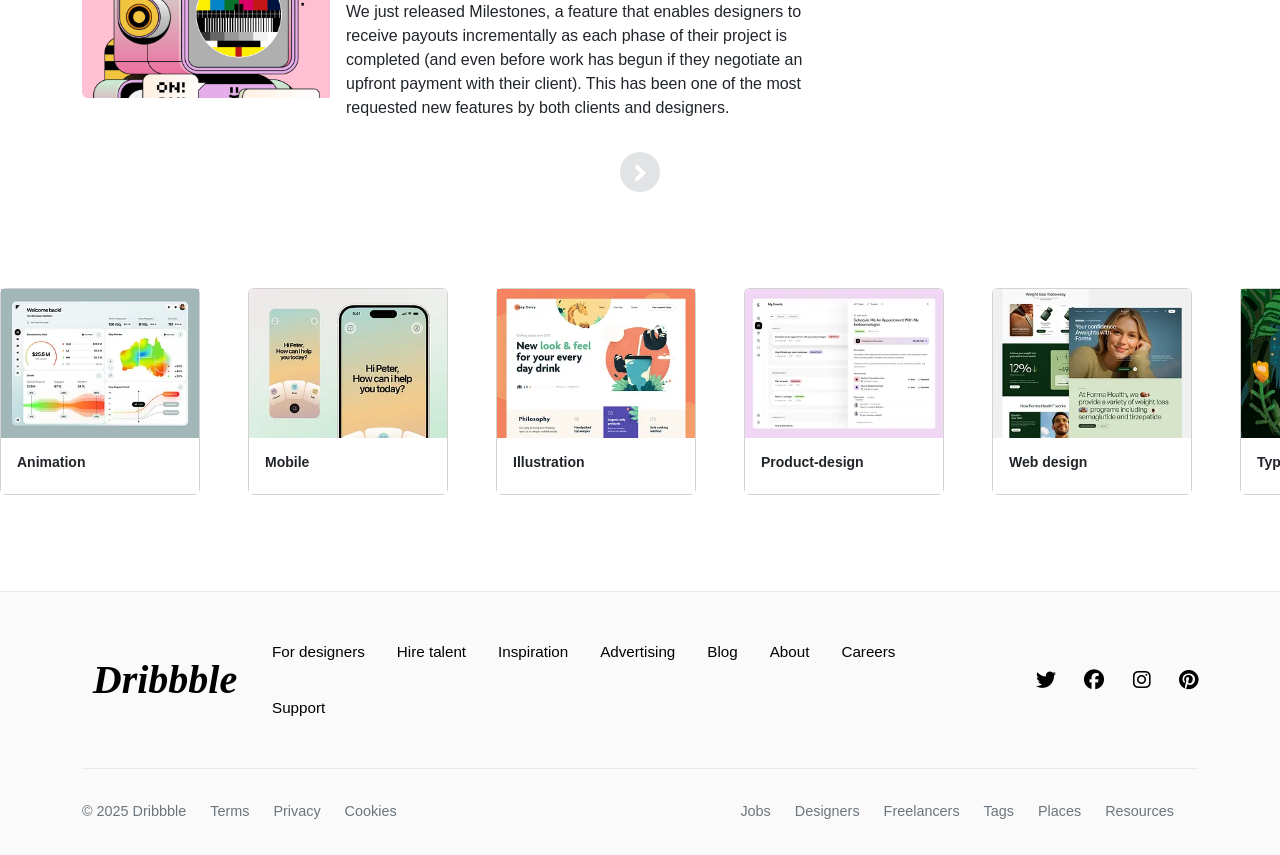
==== commit 711dc563: "NEW UPDATE" ====
--- a/blog.html
+++ b/blog.html
@@ -30,19 +30,19 @@
         </div> 
          <a href="login.html" class="btn btn-dark fw-bold rounded-pill text-light px-3 py-2 ms-auto d-lg-none" style="font-size: 12px;">Log in</a>
             <div class="navbar-collapse collapse" id="navbarSupportedContent">
-                <div class="rounded-pill overflow-hidden w-100 w-md-40 position-relative  d-flex justify-content-between align-items-center" style="  background-color: #F8F8FC; padding: 10px;">
+                <div class="search-box rounded-pill overflow-hidden position-relative d-flex justify-content-between align-items-center" style="width: 40%;  background-color: #F8F8FC; padding: 10px;">
                      <input class="" id="mainInput" type="text" placeholder="" style="background: none; border: none; outline: none; width: 76%; font-size: 13px; padding: 5px 18px;">
                      <div class="position-absolute fake-placeholder"  style="left: 10%; top: 25%; text-align: start; width: 70%; line-height: 27px;"></div>
-                     <div class="d-none d-lg-flex bg-light" style="z-index: 2;">
-                        <select class="bg-light rounded pill mx-1" name="tab" id="tabs">
+                     <div class="d-flex bg-light" style="z-index: 2;">
+                        <select class="border border-secondary-subtle bg-light rounded pill mx-1" name="tab" id="tabs">
                           <option value="shots" >
-                            <label for="shots">shots</label>
+                            <label for="shots">Shots</label>
                           </option>
                           <option value="designers">
-                            <label for="designers">designers</label>
+                            <label for="designers">Designers</label>
                           </option>
                           <option value="services">
-                            <label for="services">services</label>
+                            <label for="services">Services</label>
                           </option>
                         </select>
                         <img src="icons/iconamoon--arrow-down-2-light (2).svg" alt="">
@@ -236,16 +236,16 @@
               <div class="rounded-pill overflow-hidden position-relative d-flex d-md-none justify-content-between align-items-center" style=" width: 100%; background-color: #F8F8FC; padding: 10px;">
                      <input class="" id="mainInput" type="text" placeholder="" style="background: none; border: none; outline: none; width: 76%; font-size: 13px; padding: 5px 18px;">
                      <div class="position-absolute fake-placeholder"  style="left: 10%; top: 25%; text-align: start; width: 70%; line-height: 27px;"></div>
-                     <div class="d-none d-lg-flex bg-light" style="z-index: 2;">
-                        <select class="bg-light rounded pill mx-1" name="tab" id="tabs">
+                     <div class="d-flex bg-light " style="z-index: 2;">
+                        <select class="bg-light border border-secondary-subtle rounded pill mx-1" name="tab" id="tabs">
                           <option value="shots" >
-                            <label for="shots">shots</label>
+                            <label for="shots">Shots</label>
                           </option>
                           <option value="designers">
-                            <label for="designers">designers</label>
+                            <label for="designers">Designers</label>
                           </option>
                           <option value="services">
-                            <label for="services">services</label>
+                            <label for="services">Services</label>
                           </option>
                         </select>
                         <img src="icons/iconamoon--arrow-down-2-light (2).svg" alt="">
--- a/style.css
+++ b/style.css
@@ -124,7 +124,6 @@
 }
 
 .search-box {
-    position: relative;
     max-width: 650px;
 }
 
@@ -563,4 +562,8 @@
                 border-bottom: 1px solid #ddd;
                 z-index: 1000;
             }
+
+            .search-box{
+                width: 100% !important;
+            }
         }
